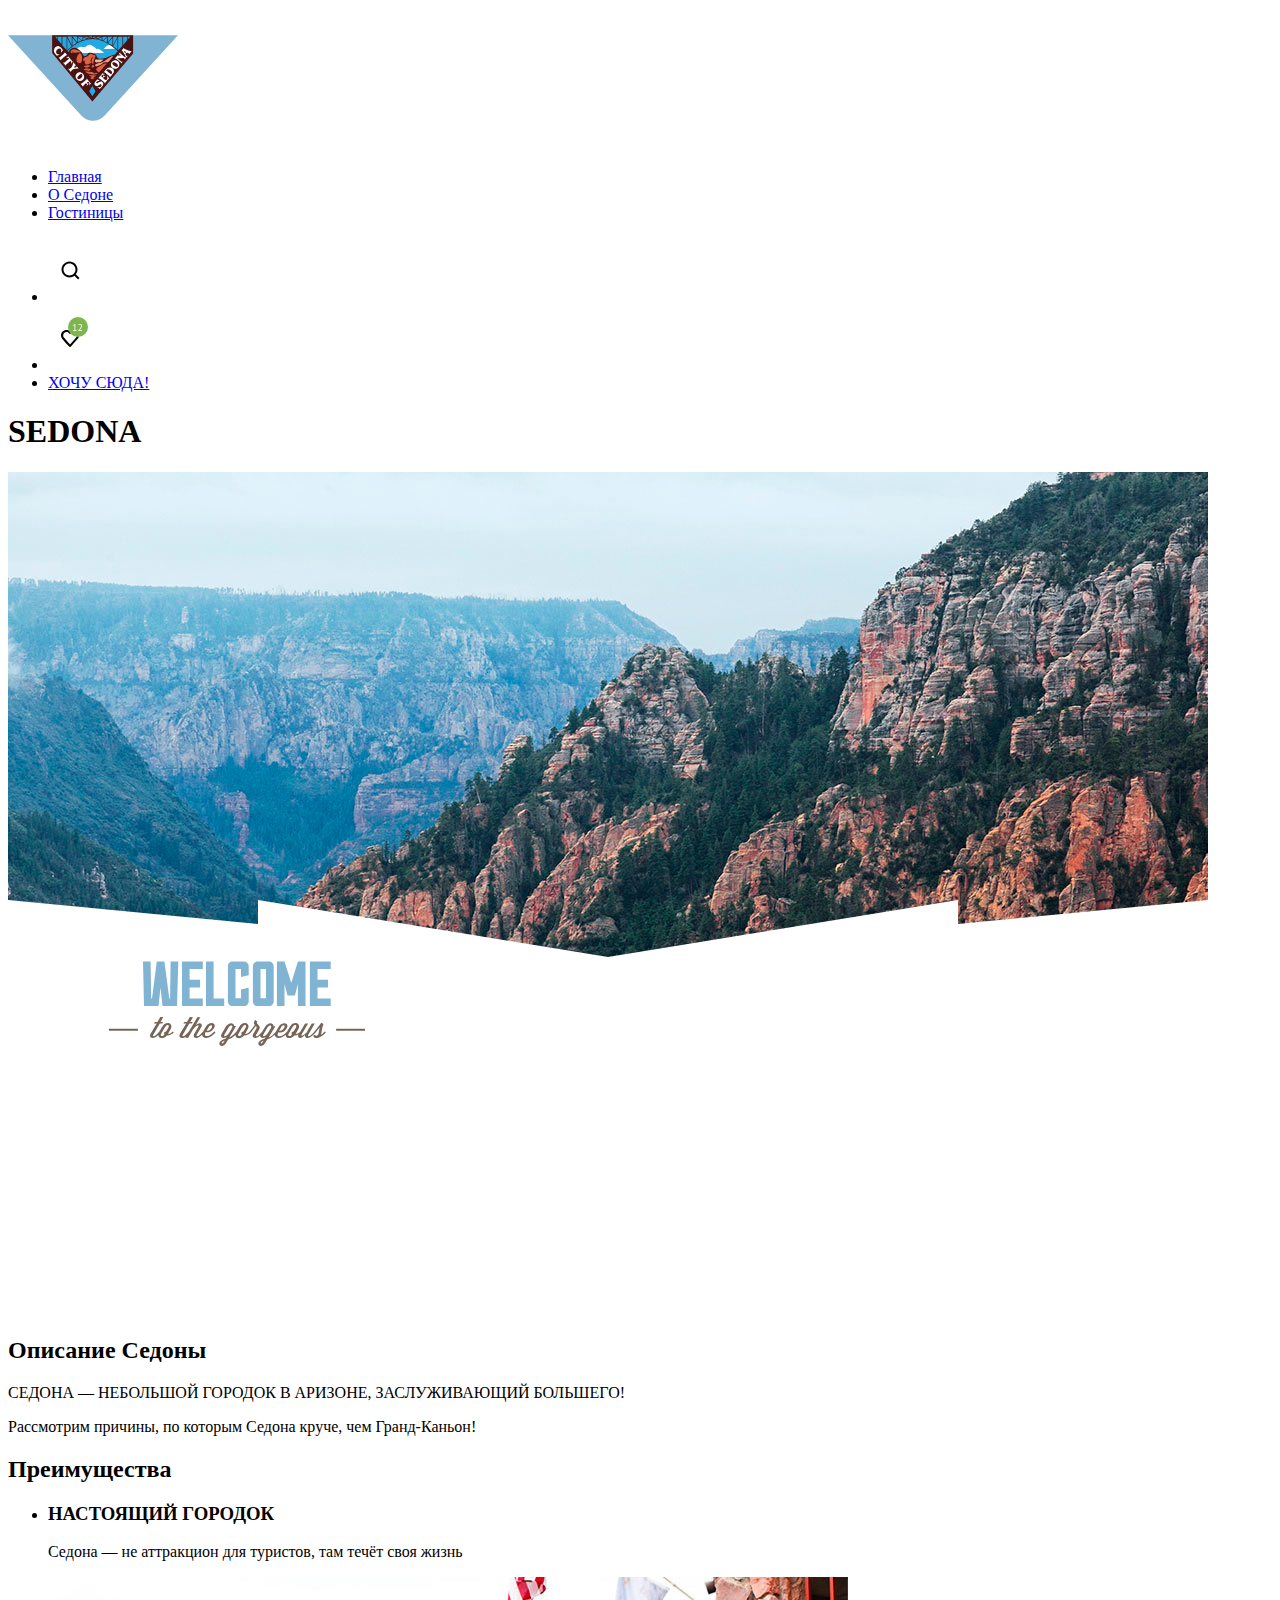
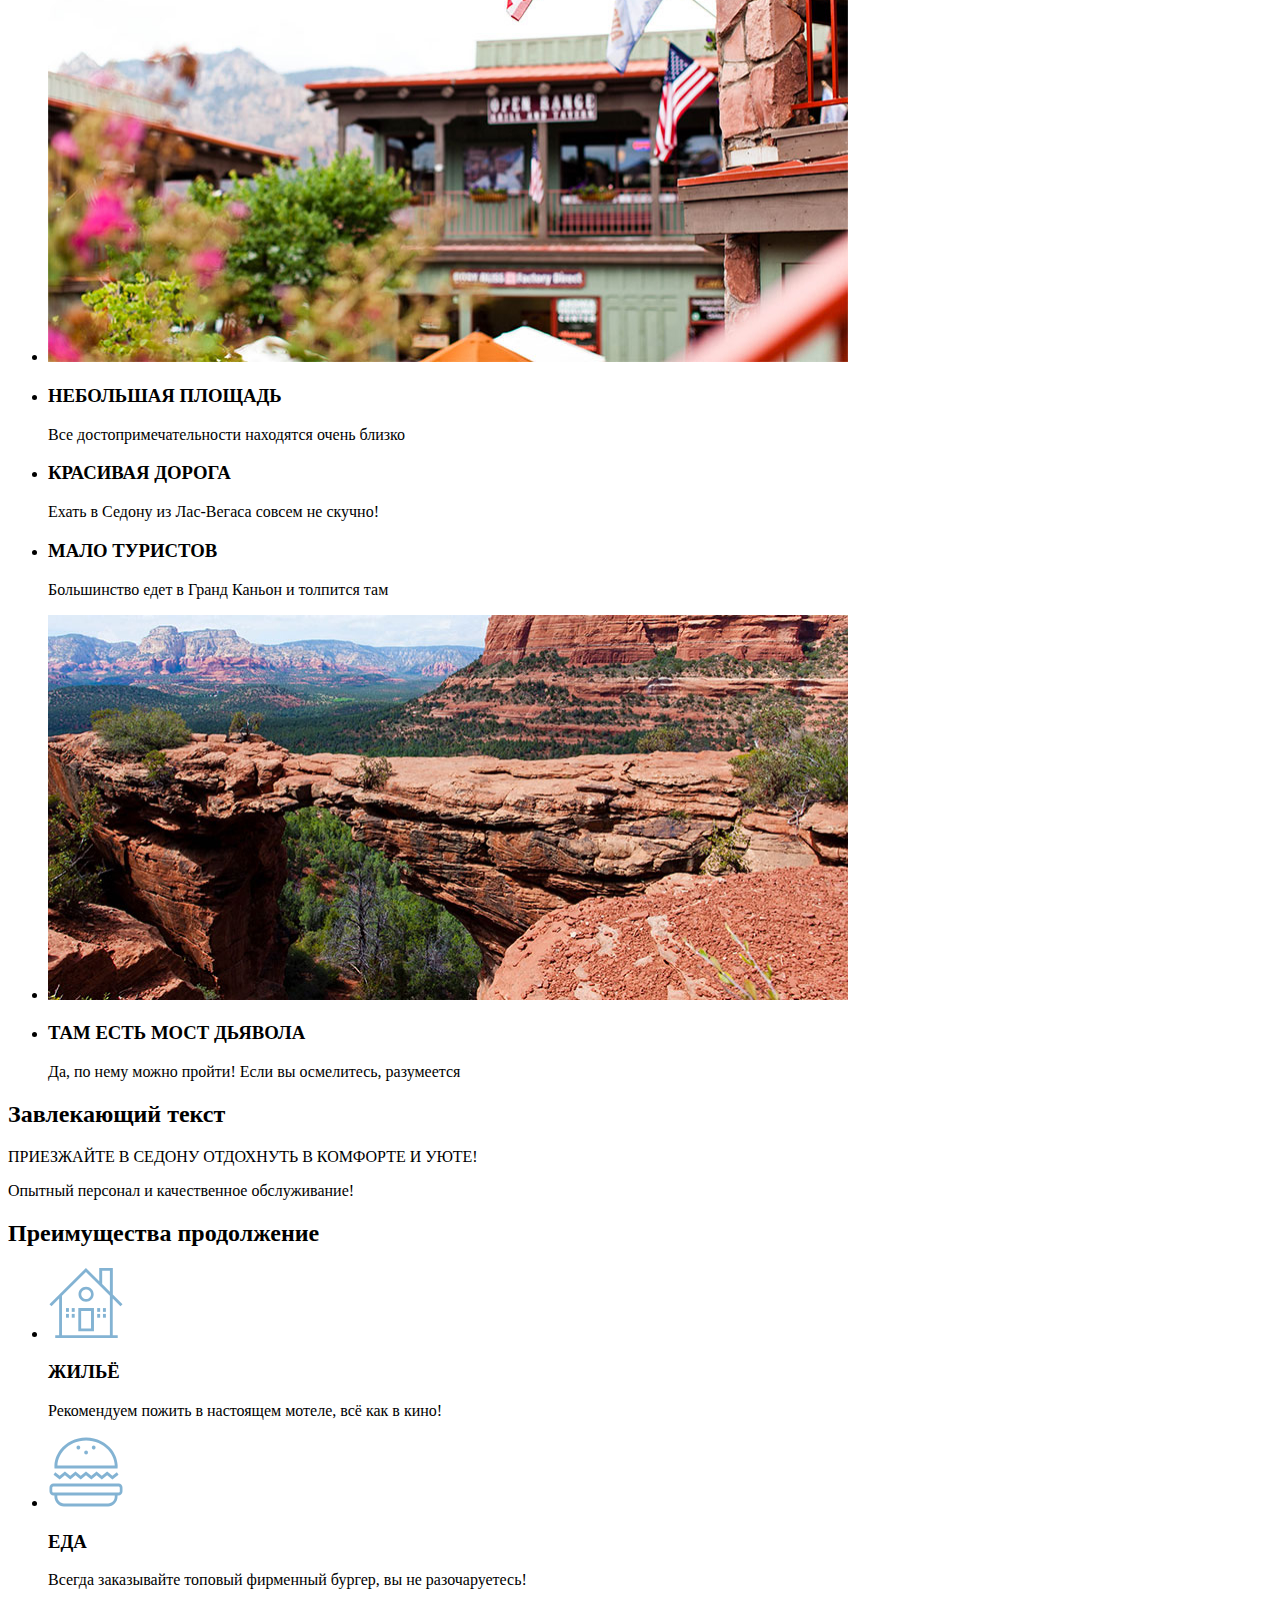
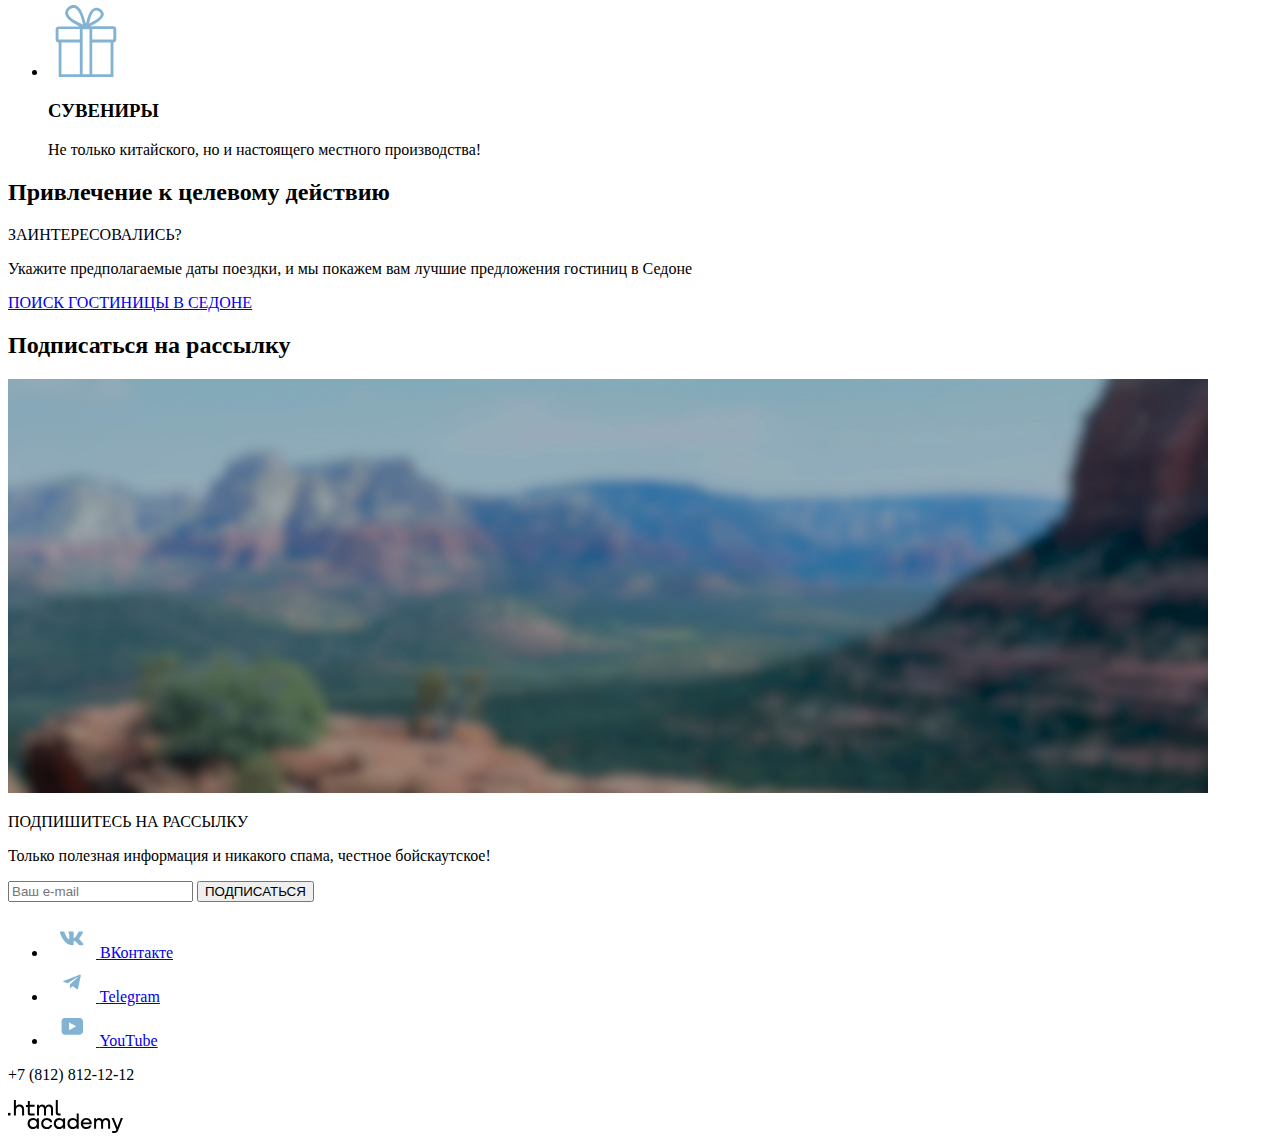
==== index.html @ 5958a77d "Merge pull request #3 from Jh678/master" ====
<!DOCTYPE html>
<html lang="ru">
  <head>
    <meta charset="utf-8">
    <title>HTML Academy: Седона</title>
  </head>
  <body>

    <header class="main-header">
      <img class="sedona-logo" src="images/logo-sedona.svg" width="170" height="140" alt="Логотип сайта Седоны.">
      <nav class="navigation">
        <ul class="navigation-list">
          <li class="navigation-item">
            <a class="navigation-link navigation-link-current" href="index.html">Главная</a>
          </li>
          <li class="navigation-item">
            <a class="navigation-link" href="#">О Седоне</a>
          </li>
          <li class="navigation-item">
            <a class="navigation-link" href="catalog.html">Гостиницы</a>
          </li>
        </ul>
        <ul class="navigation-list navigation-user">
          <li class="navigation-item">
            <a class="navigation-link" href="images/search.svg">
              <img src="images/search.svg" width="44" height="64" alt="Поиск">
            </a>
          </li>
          <li class="navigation-item">
            <a class="navigation-link" href="#">
              <img src="images/favorites.svg" width="44" height="64" alt="Избранное">
            </a>
          </li>
          <li class="navigation-item">
            <a class="navigation-link" href="#">
                ХОЧУ СЮДА!
            </a>
          </li>
        </ul>
      </nav>
    </header>

    <main class="main-index">
      <h1 class="visually-hidden">SEDONA</h1>
      <img class="index-background" src="images/index-background-welcome.png" width="1200" height="485" alt="Фоновое изображение.">
      <img class="text-logo" src="images/welcome.svg" width="458" height="352" alt="Крупный представительный текст.">
      <section class="typical-block">
        <h2 class="visually-hidden">Описание Седоны</h2>
        <p class="big-text">СЕДОНА — НЕБОЛЬШОЙ ГОРОДОК В АРИЗОНЕ, ЗАСЛУЖИВАЮЩИЙ БОЛЬШЕГО!</p>
        <p class="small-text">Рассмотрим причины, по которым Седона круче, чем Гранд-Каньон!</p>
      </section>
      <section class="advantages">
        <h2 class="visually-hidden">Преимущества</h2>
        <ul class="advantages-list">
          <li class="advantages-item">
            <h3 class="advantages-title">НАСТОЯЩИЙ ГОРОДОК</h3>
            <p class="advantages-description">Седона — не аттракцион для туристов, там течёт своя жизнь</p>
          </li>
          <li class="advantages-photo">
            <img src="images/index-advantages-1.jpg" width="800" height="385" alt="Фото1.">
          </li>
          <li class="advantages-item">
            <h3 class="advantages-title">НЕБОЛЬШАЯ ПЛОЩАДЬ</h3>
            <p class="advantages-description">Все достопримечательности находятся очень близко</p>
          </li>
          <li class="advantages-item">
            <h3 class="advantages-title">КРАСИВАЯ ДОРОГА</h3>
            <p class="advantages-description">Ехать в Седону из Лас-Вегаса совсем не скучно!</p>
          </li>
          <li class="advantages-item">
            <h3 class="advantages-title">МАЛО ТУРИСТОВ</h3>
            <p class="advantages-description">Большинство едет в Гранд Каньон и толпится там</p>
          </li>
          <li class="advantages-photo">
            <img src="images/index-advantages-2.jpg" width="800" height="385" alt="Фото2.">
          </li>
          <li class="advantages-item">
            <h3 class="advantages-title">ТАМ ЕСТЬ МОСТ ДЬЯВОЛА</h3>
            <p class="advantages-description">Да, по нему можно пройти! Если вы осмелитесь, разумеется</p>
          </li>
        </ul>
      </section>
      <section class="typical-block">
        <h2 class="visually-hidden">Завлекающий текст</h2>
        <p class="big-text">ПРИЕЗЖАЙТЕ В СЕДОНУ ОТДОХНУТЬ В КОМФОРТЕ И УЮТЕ!</p>
        <p class="small-text">Опытный персонал и качественное обслуживание!</p>
      </section>
      <section class="advantages">
        <h2 class="visually-hidden">Преимущества продолжение</h2>
        <ul class="advantages-list">
          <li class="advantages-item">
            <img src="images/advantages-housing.svg" width="75" height="72" alt="Жильё">
            <h3 class="advantages-title">ЖИЛЬЁ</h3>
            <p class="advantages-description">Рекомендуем пожить в настоящем мотеле, всё как в кино!</p>
          </li>
          <li class="advantages-item">
            <img src="images/advantages-food.svg" width="75" height="72" alt="Еда">
            <h3 class="advantages-title">ЕДА</h3>
            <p class="advantages-description">Всегда заказывайте топовый фирменный бургер, вы не разочаруетесь!</p>
          </li>
          <li class="advantages-item">
            <img src="images/advantages-souvenirs.svg" width="75" height="72" alt="Сувениры">
            <h3 class="advantages-title">СУВЕНИРЫ</h3>
            <p class="advantages-description">Не только китайского, но и настоящего местного производства!</p>
          </li>
      </section>
      <section class="typical-block">
        <h2 class="visually-hidden">Привлечение к целевому действию</h2>
        <p class="big-text">ЗАИНТЕРЕСОВАЛИСЬ?</p>
        <p class="small-text">Укажите предполагаемые даты поездки, и мы покажем вам лучшие предложения гостиниц в Седоне</p>
        <a class="button button-hotels" href="#">ПОИСК ГОСТИНИЦЫ В СЕДОНЕ</a>
      </section>
      <section class="subscribe-block">
        <h2 class="visually-hidden">Подписаться на рассылку</h2>
        <img class="subscribe-block-background" src="images/index-background-subcribe.jpg" width="1200" height="414" alt="Фон.">
        <p class="big-text">ПОДПИШИТЕСЬ НА РАССЫЛКУ</p>
        <p class="small-text">Только полезная информация и никакого спама, честное бойскаутское!</p>
        <form class="subscribe-form" action="https://echo.htmlacademy.ru/" method="post">
          <input class="field" type="email" id="subscribe-email" name="subscribe-email" placeholder="Ваш e-mail" required>
          <button class="button subscribe-button" type="submit">ПОДПИСАТЬСЯ</button>
        </form>
      </section>
    </main>

    <footer class="page-footer">
      <ul class="footer-social-list">
        <li class="footer-social-item">
          <a class="button" href="#">
            <img class="htmlacademy-logo" alt="Логотип ВКонтакте." src="images/social-vk.svg" width="48" height="40">
            <span class="visually-hidden">ВКонтакте</span>
          </a>
        </li>
        <li class="footer-social-item">
          <a class="button" href="#">
            <img class="htmlacademy-logo" alt="Логотип Telegram." src="images/social-telegram.svg" width="48" height="40">
            <span class="visually-hidden">Telegram</span>
          </a>
        </li>
        <li class="footer-social-item">
          <a class="button" href="#">
            <img class="htmlacademy-logo" alt="Логотип YouTube." src="images/social-youtube.svg" width="48" height="40">
            <span class="visually-hidden">YouTube</span>
          </a>
        </li>
      </ul>
      <p class="footer-telephone">+7 (812) 812-12-12</p>
      <a class="navigation-logo" href="https://htmlacademy.ru/">
        <img class="htmlacademy-logo" alt="Логотип HTML Academy." src="images/logo-htmlacademy.svg" width="115" height="33">
      </a>
    </footer>
  </body>
</html>
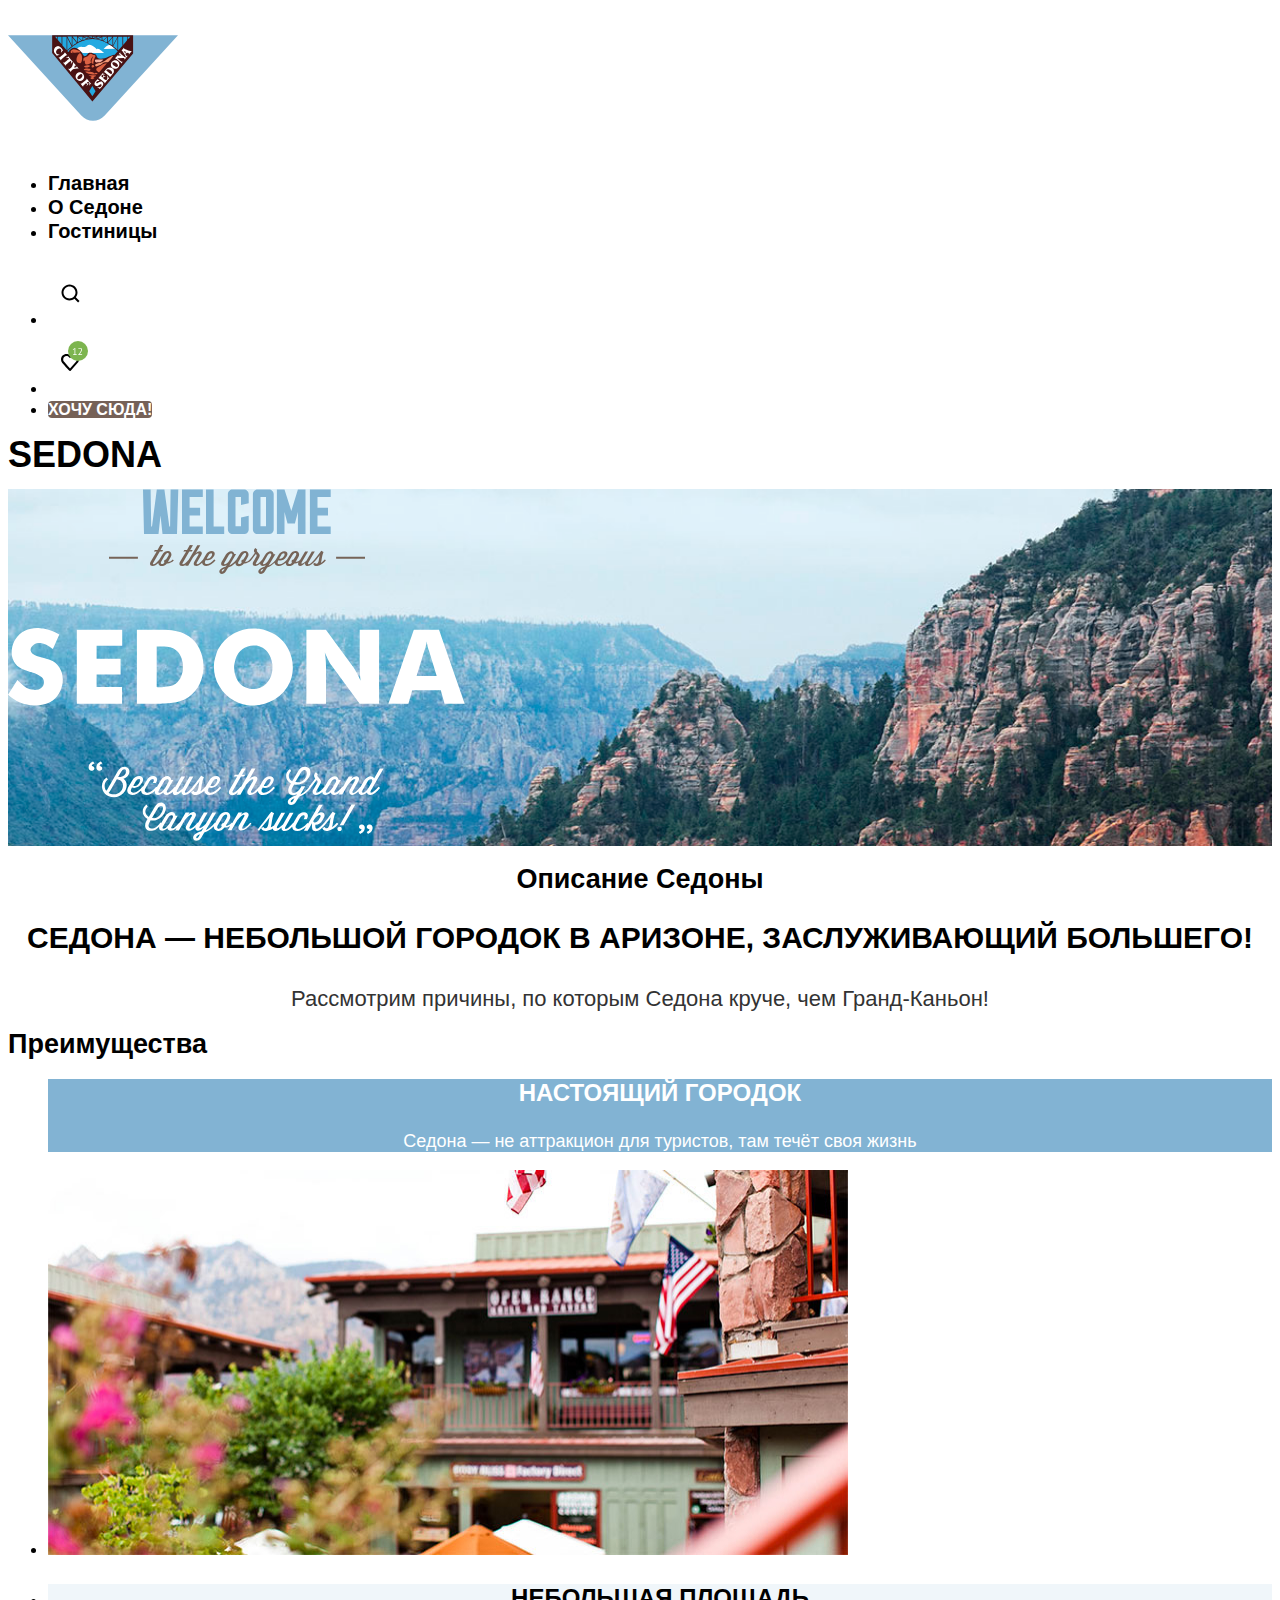
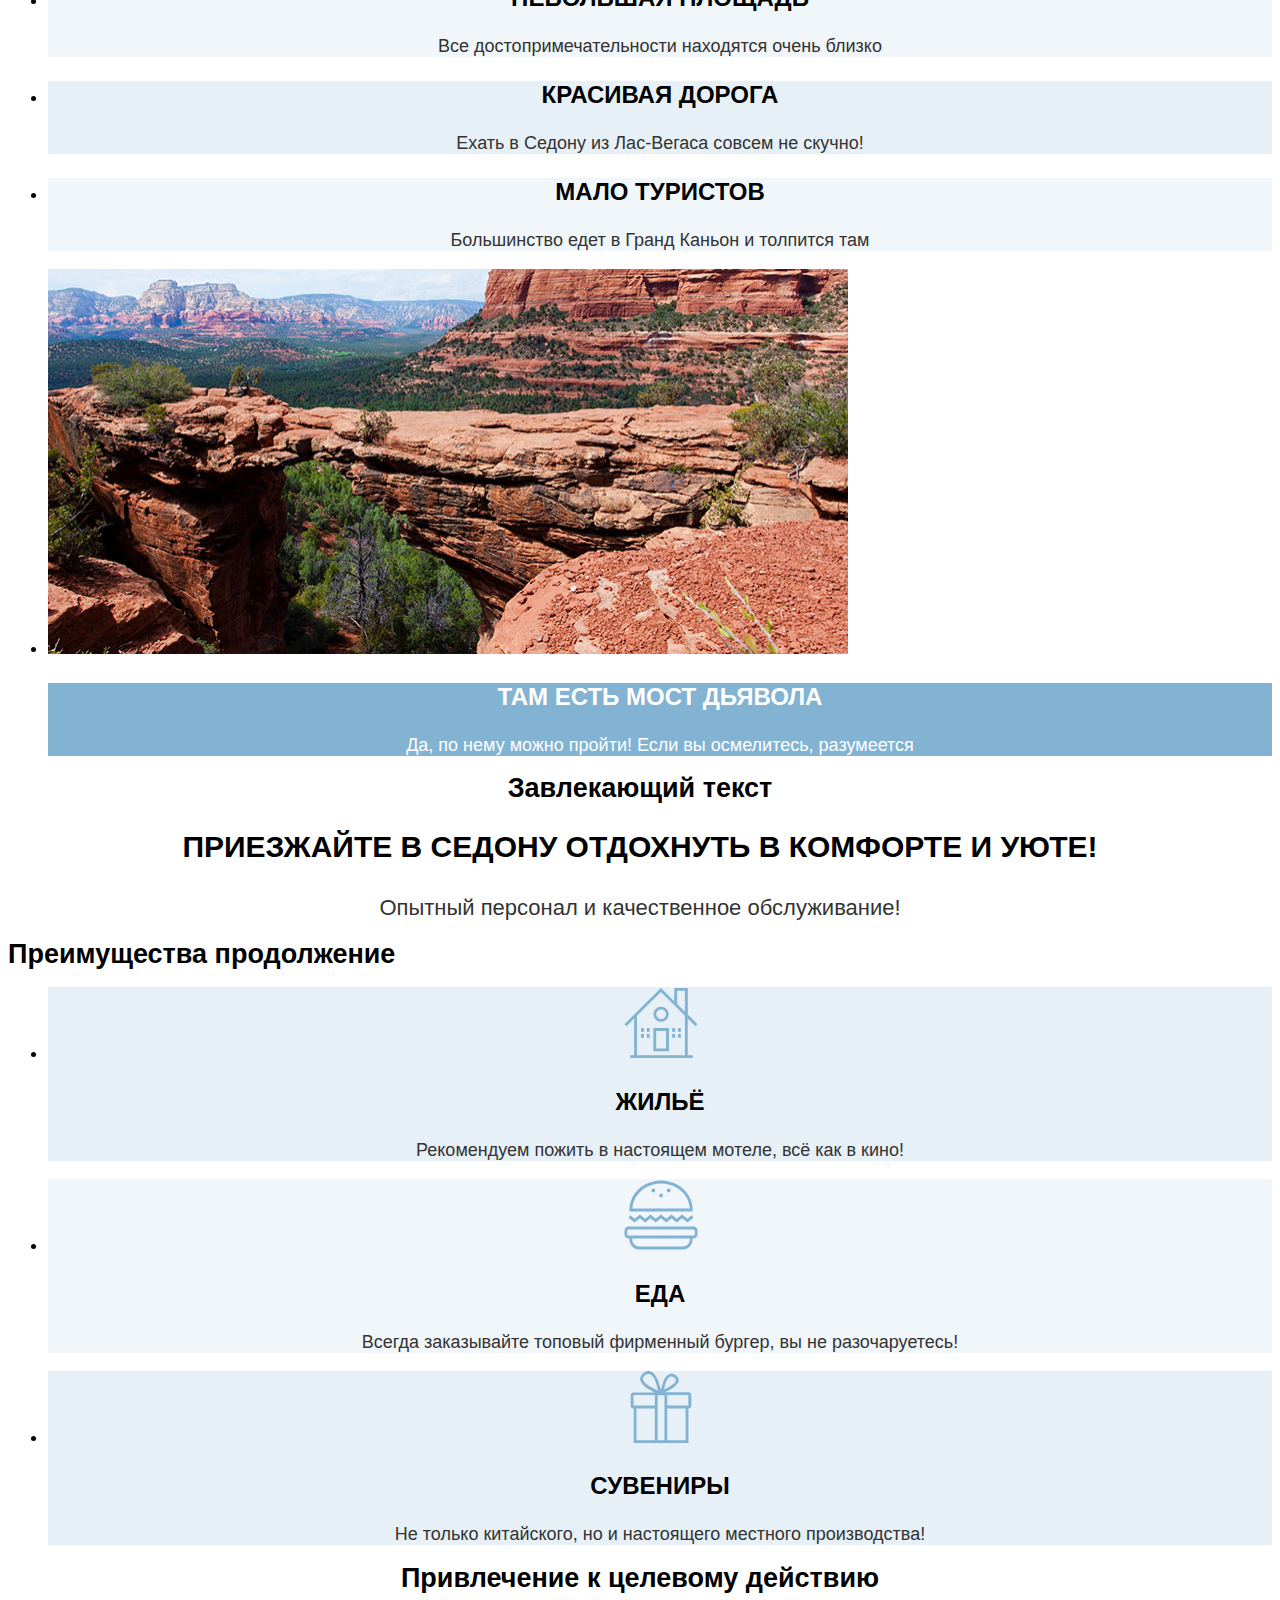
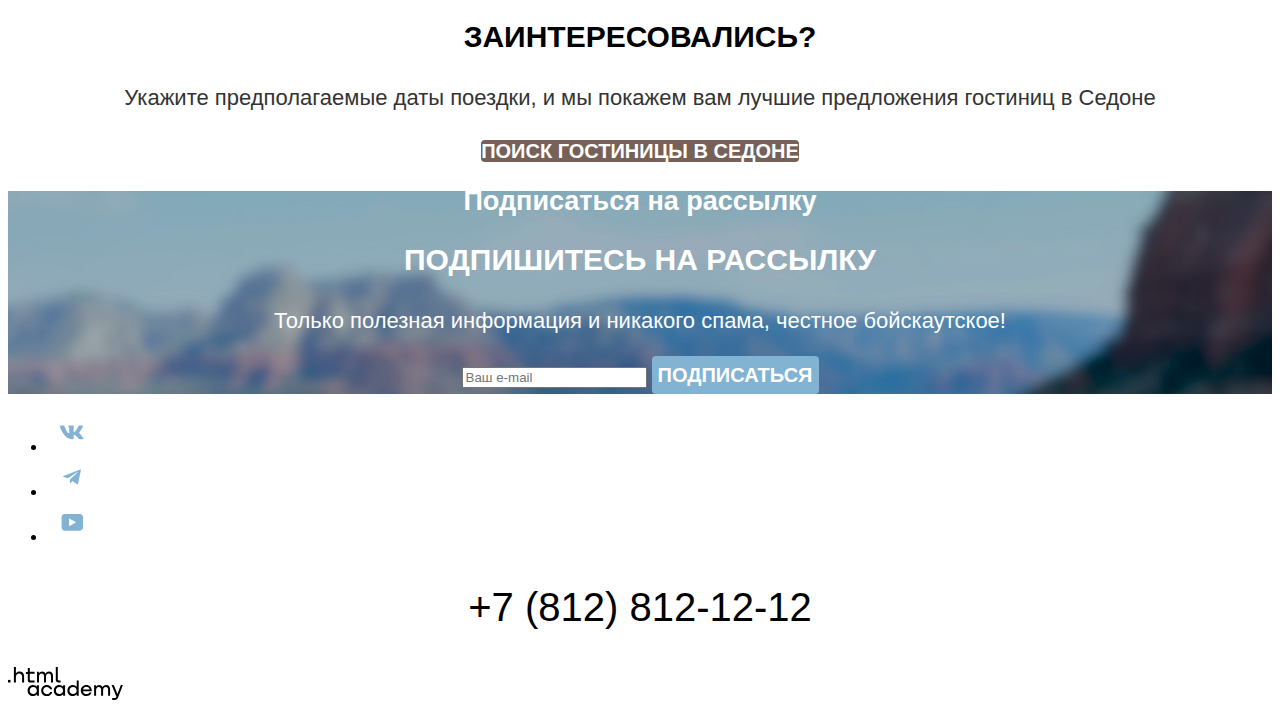
==== commit ee32cd6d: "Merge pull request #4 from Jh678/master" ====
--- a/index.html
+++ b/index.html
@@ -3,6 +3,7 @@
   <head>
     <meta charset="utf-8">
     <title>HTML Academy: Седона</title>
+    <link rel="stylesheet" href="styles/styles.css">
   </head>
   <body>
 
@@ -32,8 +33,8 @@
             </a>
           </li>
           <li class="navigation-item">
-            <a class="navigation-link" href="#">
-                ХОЧУ СЮДА!
+            <a class="button" href="#">
+                Хочу сюда!
             </a>
           </li>
         </ul>
@@ -42,82 +43,83 @@
 
     <main class="main-index">
       <h1 class="visually-hidden">SEDONA</h1>
-      <img class="index-background" src="images/index-background-welcome.png" width="1200" height="485" alt="Фоновое изображение.">
-      <img class="text-logo" src="images/welcome.svg" width="458" height="352" alt="Крупный представительный текст.">
+      <div class="welcome-block">
+        <img class="text-logo" src="images/welcome.svg" width="458" height="352" alt="Крупный представительный текст.">
+      </div>
       <section class="typical-block">
         <h2 class="visually-hidden">Описание Седоны</h2>
-        <p class="big-text">СЕДОНА — НЕБОЛЬШОЙ ГОРОДОК В АРИЗОНЕ, ЗАСЛУЖИВАЮЩИЙ БОЛЬШЕГО!</p>
+        <p class="big-text">Седона — небольшой городок в Аризоне,
+          заслуживающий большего!</p>
         <p class="small-text">Рассмотрим причины, по которым Седона круче, чем Гранд-Каньон!</p>
       </section>
       <section class="advantages">
         <h2 class="visually-hidden">Преимущества</h2>
         <ul class="advantages-list">
-          <li class="advantages-item">
-            <h3 class="advantages-title">НАСТОЯЩИЙ ГОРОДОК</h3>
-            <p class="advantages-description">Седона — не аттракцион для туристов, там течёт своя жизнь</p>
+          <li class="advantages-item blue-1">
+            <h3 class="advantages-title blue-1-title">Настоящий городок</h3>
+            <p>Седона — не аттракцион для туристов, там течёт своя жизнь</p>
           </li>
           <li class="advantages-photo">
             <img src="images/index-advantages-1.jpg" width="800" height="385" alt="Фото1.">
           </li>
-          <li class="advantages-item">
-            <h3 class="advantages-title">НЕБОЛЬШАЯ ПЛОЩАДЬ</h3>
+          <li class="advantages-item blue-3">
+            <h3 class="advantages-title">Небольшая площадь</h3>
             <p class="advantages-description">Все достопримечательности находятся очень близко</p>
           </li>
-          <li class="advantages-item">
-            <h3 class="advantages-title">КРАСИВАЯ ДОРОГА</h3>
+          <li class="advantages-item blue-2">
+            <h3 class="advantages-title">Красивая дорога</h3>
             <p class="advantages-description">Ехать в Седону из Лас-Вегаса совсем не скучно!</p>
           </li>
-          <li class="advantages-item">
-            <h3 class="advantages-title">МАЛО ТУРИСТОВ</h3>
+          <li class="advantages-item blue-3">
+            <h3 class="advantages-title">Мало туристов</h3>
             <p class="advantages-description">Большинство едет в Гранд Каньон и толпится там</p>
           </li>
           <li class="advantages-photo">
             <img src="images/index-advantages-2.jpg" width="800" height="385" alt="Фото2.">
           </li>
-          <li class="advantages-item">
-            <h3 class="advantages-title">ТАМ ЕСТЬ МОСТ ДЬЯВОЛА</h3>
-            <p class="advantages-description">Да, по нему можно пройти! Если вы осмелитесь, разумеется</p>
+          <li class="advantages-item blue-1">
+            <h3 class="advantages-title blue-1-title">Там есть мост дьявола</h3>
+            <p>Да, по нему можно пройти! Если вы осмелитесь, разумеется</p>
           </li>
         </ul>
       </section>
       <section class="typical-block">
         <h2 class="visually-hidden">Завлекающий текст</h2>
-        <p class="big-text">ПРИЕЗЖАЙТЕ В СЕДОНУ ОТДОХНУТЬ В КОМФОРТЕ И УЮТЕ!</p>
+        <p class="big-text">Приезжайте в Седону отдохнуть в комфорте и уюте!</p>
         <p class="small-text">Опытный персонал и качественное обслуживание!</p>
       </section>
       <section class="advantages">
         <h2 class="visually-hidden">Преимущества продолжение</h2>
         <ul class="advantages-list">
-          <li class="advantages-item">
+          <li class="advantages-item blue-2">
             <img src="images/advantages-housing.svg" width="75" height="72" alt="Жильё">
-            <h3 class="advantages-title">ЖИЛЬЁ</h3>
+            <h3 class="advantages-title">Жильё</h3>
             <p class="advantages-description">Рекомендуем пожить в настоящем мотеле, всё как в кино!</p>
           </li>
-          <li class="advantages-item">
+          <li class="advantages-item blue-3">
             <img src="images/advantages-food.svg" width="75" height="72" alt="Еда">
-            <h3 class="advantages-title">ЕДА</h3>
+            <h3 class="advantages-title">Еда</h3>
             <p class="advantages-description">Всегда заказывайте топовый фирменный бургер, вы не разочаруетесь!</p>
           </li>
-          <li class="advantages-item">
+          <li class="advantages-item blue-2">
             <img src="images/advantages-souvenirs.svg" width="75" height="72" alt="Сувениры">
-            <h3 class="advantages-title">СУВЕНИРЫ</h3>
+            <h3 class="advantages-title">Сувениры</h3>
             <p class="advantages-description">Не только китайского, но и настоящего местного производства!</p>
           </li>
       </section>
       <section class="typical-block">
         <h2 class="visually-hidden">Привлечение к целевому действию</h2>
-        <p class="big-text">ЗАИНТЕРЕСОВАЛИСЬ?</p>
+        <p class="big-text">Заинтересовались?</p>
         <p class="small-text">Укажите предполагаемые даты поездки, и мы покажем вам лучшие предложения гостиниц в Седоне</p>
-        <a class="button button-hotels" href="#">ПОИСК ГОСТИНИЦЫ В СЕДОНЕ</a>
+        <a class="button search-hotels" href="#">Поиск гостиницы в седоне</a>
       </section>
       <section class="subscribe-block">
         <h2 class="visually-hidden">Подписаться на рассылку</h2>
-        <img class="subscribe-block-background" src="images/index-background-subcribe.jpg" width="1200" height="414" alt="Фон.">
-        <p class="big-text">ПОДПИШИТЕСЬ НА РАССЫЛКУ</p>
-        <p class="small-text">Только полезная информация и никакого спама, честное бойскаутское!</p>
+        <p class="big-text">Подпишитесь на рассылку</p>
+        <p class="subscribe-text">Только полезная информация и никакого спама, честное бойскаутское!</p>
         <form class="subscribe-form" action="https://echo.htmlacademy.ru/" method="post">
           <input class="field" type="email" id="subscribe-email" name="subscribe-email" placeholder="Ваш e-mail" required>
-          <button class="button subscribe-button" type="submit">ПОДПИСАТЬСЯ</button>
+          <button class="button subscribe-button" type="submit">Подписаться</button>
         </form>
       </section>
     </main>
@@ -125,21 +127,18 @@
     <footer class="page-footer">
       <ul class="footer-social-list">
         <li class="footer-social-item">
-          <a class="button" href="#">
+          <a href="https://vk.com/htmlacademy">
             <img class="htmlacademy-logo" alt="Логотип ВКонтакте." src="images/social-vk.svg" width="48" height="40">
-            <span class="visually-hidden">ВКонтакте</span>
           </a>
         </li>
         <li class="footer-social-item">
-          <a class="button" href="#">
+          <a href="https://t.me/htmlacademy">
             <img class="htmlacademy-logo" alt="Логотип Telegram." src="images/social-telegram.svg" width="48" height="40">
-            <span class="visually-hidden">Telegram</span>
           </a>
         </li>
         <li class="footer-social-item">
-          <a class="button" href="#">
+          <a href="https://www.youtube.com/user/htmlacademyru">
             <img class="htmlacademy-logo" alt="Логотип YouTube." src="images/social-youtube.svg" width="48" height="40">
-            <span class="visually-hidden">YouTube</span>
           </a>
         </li>
       </ul>
--- a/styles/styles.css
+++ b/styles/styles.css
@@ -0,0 +1,255 @@
+@font-face {
+  font-family: "PT Sans";
+  font-style: normal;
+  font-weight: 400;
+  src: url("../fonts/ptsans-400.woff2") format("woff2");
+  font-display: swap;
+}
+
+@font-face {
+  font-family: "PT Sans";
+  font-style: normal;
+  font-weight: 700;
+  src: url("../fonts/ptsans-700.woff2") format("woff2");
+  font-display: swap;
+}
+
+body {
+  font-family: "PT Sans", sans-serif;
+  font-size: 18px;
+  line-height: 21px;
+  font-weight: 400;
+  background-color: #ffffff;
+  color: #000000;
+}
+
+/* Buttons */
+
+.button {
+  font-family: inherit;
+  font-size: 16px;
+  line-height: 20px;
+  font-weight: 700;
+  text-align: center;
+  color: #ffffff;
+  background-color: #756157;
+  text-decoration: none;
+  text-transform: uppercase;
+  border-radius: 4px;
+  border: none;
+}
+
+.search-hotels {
+  font-size: 20px;
+  line-height: 36px;
+}
+
+.subscribe-button{
+  font-size: 20px;
+  line-height: 36px;
+  background-color: #82B3D3;
+  border: none;
+}
+
+/* Pages */
+
+.main-header {
+  color: #000000;
+  background-color: #ffffff;
+}
+
+.navigation-link {
+  font-weight: 700;
+  font-size: 20px;
+  line-height: 24px;
+  text-align: center;
+  color: #000000;
+  background-color: #ffffff;
+  text-decoration: none;
+}
+
+.welcome-block {
+  background-image: url("../images/index-background-welcome.png");
+  background-size: 100% auto;
+  background-repeat: no-repeat;
+}
+
+.typical-block{
+  text-align: center;
+}
+
+.big-text{
+  font-size: 30px;
+  line-height: 36px;
+  font-weight: 700;
+  text-transform: uppercase;
+}
+
+.small-text{
+  font-size: 22px;
+  line-height: 26px;
+  color: #333333;
+}
+
+.advantages-item{
+  text-align: center;
+}
+
+.blue-1{
+  background-color: #82B3D3;
+  color: #ffffff;
+}
+
+.blue-2{
+  background-color: #E6F0F6;
+}
+
+.blue-3{
+  background-color: #F0F6FA;
+}
+
+.advantages-title{
+  font-size: 24px;
+  line-height: 28px;
+  font-weight: 700;
+  text-transform: uppercase;
+}
+
+.blue-1-title{
+  color: #ffffff;
+}
+
+.advantages-description{
+  color: #333333;
+}
+
+.subscribe-block{
+  text-align: center;
+  color: #ffffff;
+  background-image: url("../images/index-background-subcribe.jpg");
+  background-size: 100% auto;
+  background-repeat: no-repeat;
+}
+
+.subscribe-text{
+  font-size: 22px;
+  line-height: 26px;
+}
+
+.footer-telephone{
+  text-align: center;
+  font-size: 40px;
+  line-height: 40px;
+}
+
+/* Catalog */
+
+.inner-header{
+  background-image: url("../images/catalog-background.png");
+  background-size: 100% auto;
+  background-repeat: no-repeat;
+  color: #ffffff;
+}
+
+.inner-header-title{
+  font-size: 60px;
+  line-height: 78px;
+  font-weight: 700;
+}
+
+.breadcrumbs{
+  font-size: 16px;
+  line-height: 21px;
+}
+
+.catalog-filter-title{
+  font-size: 20px;
+  line-height: 24px;
+  font-weight: 700;
+}
+
+.catalog-filter-item{
+  font-size: 18px;
+  line-height: 23px;
+}
+
+.catalog-filter-buttons{
+  border: none;
+}
+
+.apply-button{
+  background-color: #82B3D3;
+  border: none;
+}
+
+.cancel-button{
+  border: none;
+  background-color: transparent;
+}
+
+.hotels-count{
+  font-size: 30px;
+  line-height: 36px;
+  font-weight: 700;
+  text-transform: uppercase;
+}
+
+.select-control{
+  font-size: 18px;
+  line-height: 21px;
+  color: #333333;
+}
+
+.display-variant{
+  text-decoration: none;
+}
+
+.hotel-card-link{
+  text-decoration: none;
+}
+
+.hotel-card-title{
+  font-size: 24px;
+  line-height: 28px;
+  color: #000000;
+}
+
+.hotel-card-info{
+  color: #333333;
+}
+
+.hotel-card-rating-number{
+  font-size: 16px;
+  line-height: 20px;
+  text-transform: uppercase;
+  color: #333333;
+}
+
+.add-to-favorites{
+  background-color: #82B3D3;
+}
+
+.in-favorites{
+  background-color: #7DB54F;
+}
+
+.pagination-item{
+  font-size: 20px;
+  line-height: 36px;
+}
+
+.pagination-link{
+  text-decoration: none;
+  background-color: #82B3D3;
+  color: #ffffff;
+}
+
+.pagination-current{
+  background-color: #F2F2F2;
+  color: #000000;
+}
+
+.ellopsis{
+  background-color: transparent;
+  color: #000000;
+}
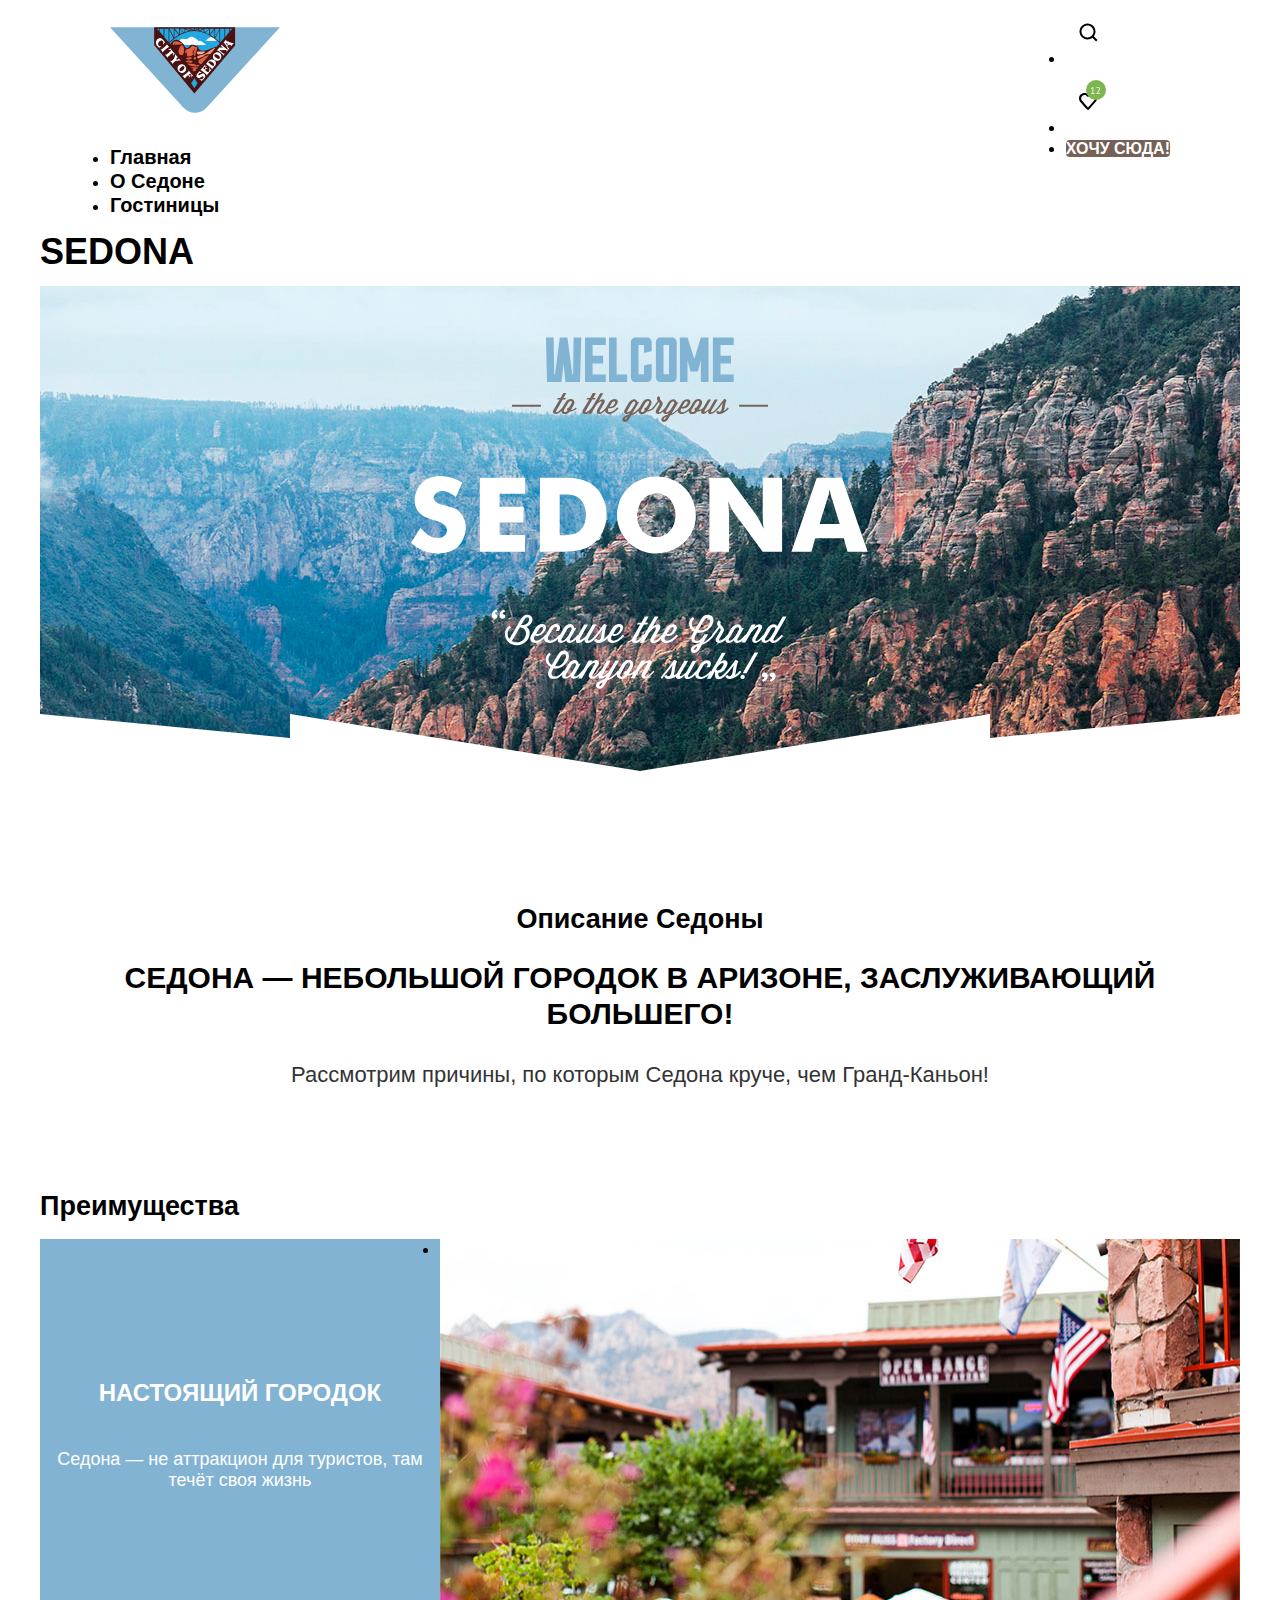
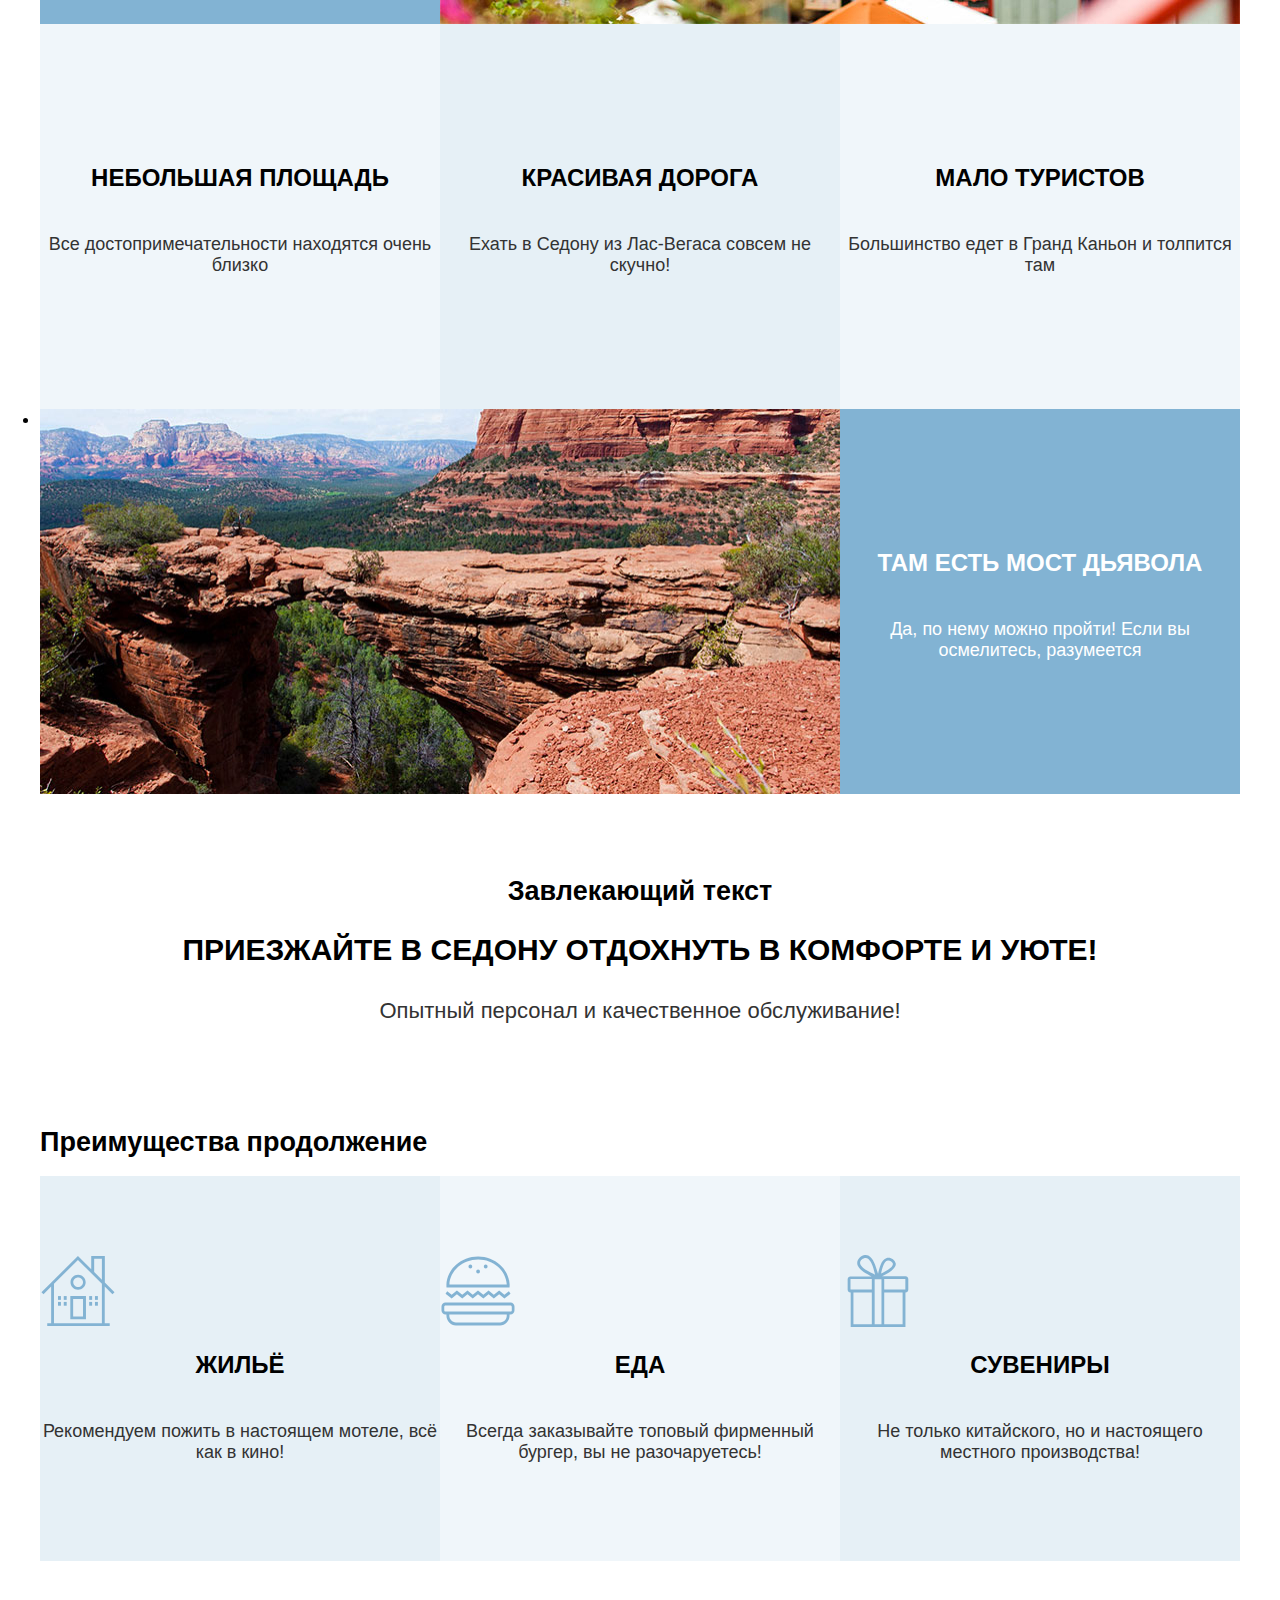
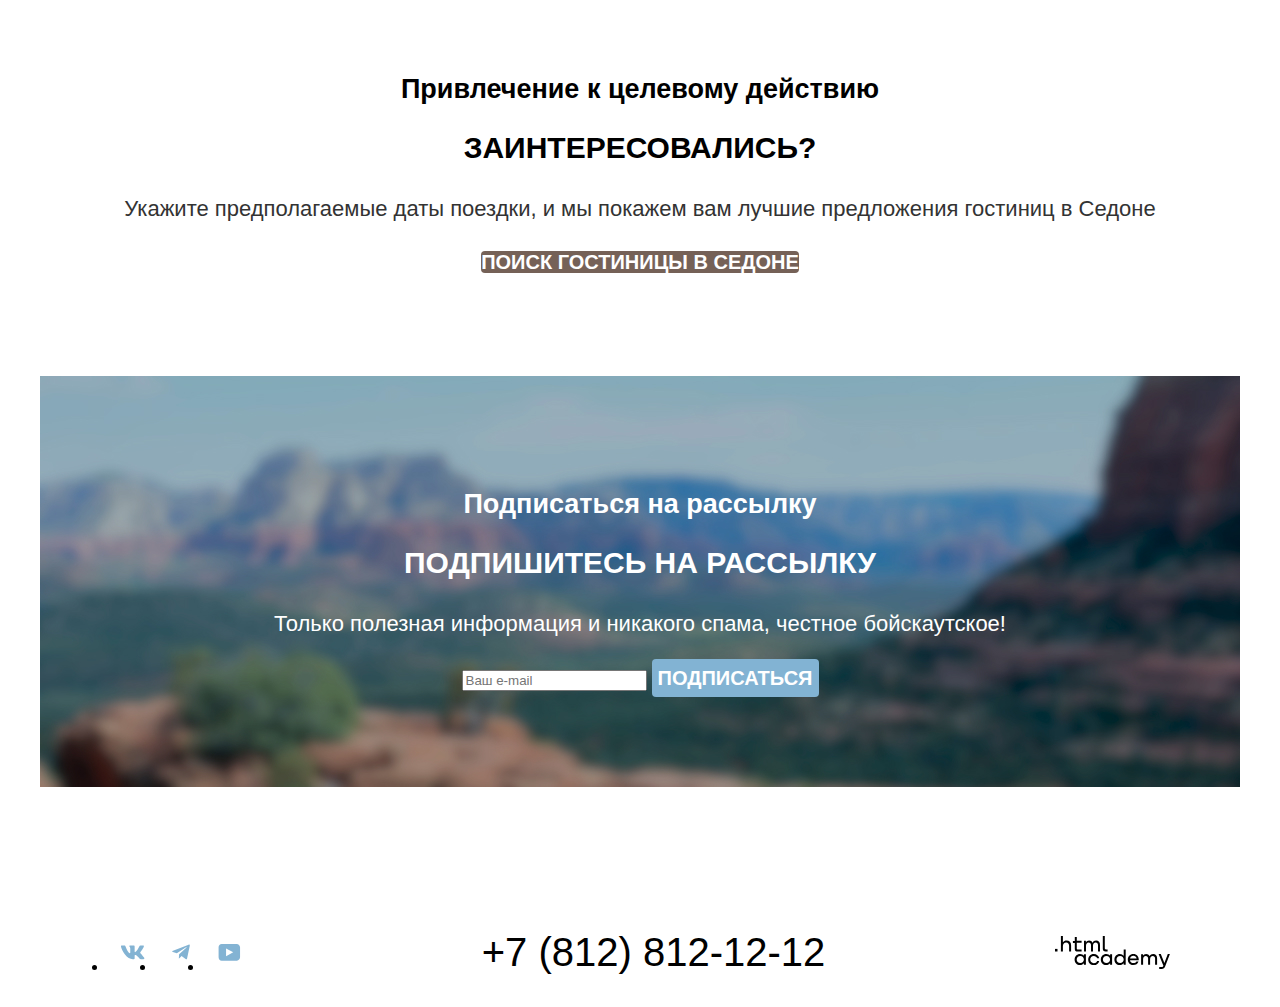
==== commit e2ace0e5: "Сетка страниц и крупных блоков на флексах" ====
--- a/index.html
+++ b/index.html
@@ -8,19 +8,21 @@
   <body>
 
     <header class="main-header">
-      <img class="sedona-logo" src="images/logo-sedona.svg" width="170" height="140" alt="Логотип сайта Седоны.">
       <nav class="navigation">
-        <ul class="navigation-list">
-          <li class="navigation-item">
-            <a class="navigation-link navigation-link-current" href="index.html">Главная</a>
-          </li>
-          <li class="navigation-item">
-            <a class="navigation-link" href="#">О Седоне</a>
-          </li>
-          <li class="navigation-item">
-            <a class="navigation-link" href="catalog.html">Гостиницы</a>
-          </li>
-        </ul>
+        <div class="navigation-with-logo">
+          <img class="sedona-logo" src="images/logo-sedona.svg" width="170" height="140" alt="Логотип сайта Седоны.">
+          <ul class="navigation-list">
+            <li class="navigation-item">
+              <a class="navigation-link navigation-link-current" href="index.html">Главная</a>
+            </li>
+            <li class="navigation-item">
+              <a class="navigation-link" href="#">О Седоне</a>
+            </li>
+            <li class="navigation-item">
+              <a class="navigation-link" href="catalog.html">Гостиницы</a>
+            </li>
+          </ul>
+        </div>
         <ul class="navigation-list navigation-user">
           <li class="navigation-item">
             <a class="navigation-link" href="images/search.svg">
@@ -41,111 +43,117 @@
       </nav>
     </header>
 
-    <main class="main-index">
-      <h1 class="visually-hidden">SEDONA</h1>
-      <div class="welcome-block">
-        <img class="text-logo" src="images/welcome.svg" width="458" height="352" alt="Крупный представительный текст.">
+    <main class="main-container">
+      <div class="page-container">
+        <h1 class="visually-hidden">SEDONA</h1>
+        <section class="welcome-block">
+          <img class="text-logo" src="images/welcome.svg" width="458" height="352" alt="Крупный представительный текст.">
+        </section>
+        <section class="typical-block">
+          <h2 class="visually-hidden">Описание Седоны</h2>
+          <p class="big-text">Седона — небольшой городок в Аризоне,
+            заслуживающий большего!</p>
+          <p class="small-text">Рассмотрим причины, по которым Седона круче, чем Гранд-Каньон!</p>
+        </section>
+        <section class="advantages">
+          <h2 class="visually-hidden">Преимущества</h2>
+          <ul class="advantages-list">
+            <li class="advantages-item blue-1">
+              <h3 class="advantages-title blue-1-title">Настоящий городок</h3>
+              <p>Седона — не аттракцион для туристов, там течёт своя жизнь</p>
+            </li>
+            <li>
+              <img class="advantages-photo" src="images/index-advantages-1.jpg" width="800" height="385" alt="Фото1.">
+            </li>
+            <li class="advantages-item blue-3">
+              <h3 class="advantages-title">Небольшая площадь</h3>
+              <p class="advantages-description">Все достопримечательности находятся очень близко</p>
+            </li>
+            <li class="advantages-item blue-2">
+              <h3 class="advantages-title">Красивая дорога</h3>
+              <p class="advantages-description">Ехать в Седону из Лас-Вегаса совсем не скучно!</p>
+            </li>
+            <li class="advantages-item blue-3">
+              <h3 class="advantages-title">Мало туристов</h3>
+              <p class="advantages-description">Большинство едет в Гранд Каньон и толпится там</p>
+            </li>
+            <li>
+              <img class="advantages-photo" src="images/index-advantages-2.jpg" width="800" height="385" alt="Фото2.">
+            </li>
+            <li class="advantages-item blue-1">
+              <h3 class="advantages-title blue-1-title">Там есть мост дьявола</h3>
+              <p>Да, по нему можно пройти! Если вы осмелитесь, разумеется</p>
+            </li>
+          </ul>
+        </section>
+        <section class="typical-block">
+          <h2 class="visually-hidden">Завлекающий текст</h2>
+          <p class="big-text">Приезжайте в Седону отдохнуть в комфорте и уюте!</p>
+          <p class="small-text">Опытный персонал и качественное обслуживание!</p>
+        </section>
+        <section class="advantages">
+          <h2 class="visually-hidden">Преимущества продолжение</h2>
+          <ul class="advantages-list">
+            <li class="advantages-item blue-2">
+              <img src="images/advantages-housing.svg" width="75" height="72" alt="Жильё">
+              <h3 class="advantages-title">Жильё</h3>
+              <p class="advantages-description">Рекомендуем пожить в настоящем мотеле, всё как в кино!</p>
+            </li>
+            <li class="advantages-item blue-3">
+              <img src="images/advantages-food.svg" width="75" height="72" alt="Еда">
+              <h3 class="advantages-title">Еда</h3>
+              <p class="advantages-description">Всегда заказывайте топовый фирменный бургер, вы не разочаруетесь!</p>
+            </li>
+            <li class="advantages-item blue-2">
+              <img src="images/advantages-souvenirs.svg" width="75" height="72" alt="Сувениры">
+              <h3 class="advantages-title">Сувениры</h3>
+              <p class="advantages-description">Не только китайского, но и настоящего местного производства!</p>
+            </li>
+        </section>
+        <section class="search-hotel-block">
+          <h2 class="visually-hidden">Привлечение к целевому действию</h2>
+          <p class="big-text">Заинтересовались?</p>
+          <p class="small-text">Укажите предполагаемые даты поездки, и мы покажем вам лучшие предложения гостиниц в Седоне</p>
+          <a class="button search-hotels" href="#">Поиск гостиницы в седоне</a>
+        </section>
+        <section class="subscribe-block">
+          <h2 class="visually-hidden">Подписаться на рассылку</h2>
+          <p class="big-text">Подпишитесь на рассылку</p>
+          <p class="subscribe-text">Только полезная информация и никакого спама, честное бойскаутское!</p>
+          <form class="subscribe-form" action="https://echo.htmlacademy.ru/" method="post">
+            <input class="field" type="email" id="subscribe-email" name="subscribe-email" placeholder="Ваш e-mail" required>
+            <button class="button subscribe-button" type="submit">Подписаться</button>
+          </form>
+        </section>
       </div>
-      <section class="typical-block">
-        <h2 class="visually-hidden">Описание Седоны</h2>
-        <p class="big-text">Седона — небольшой городок в Аризоне,
-          заслуживающий большего!</p>
-        <p class="small-text">Рассмотрим причины, по которым Седона круче, чем Гранд-Каньон!</p>
-      </section>
-      <section class="advantages">
-        <h2 class="visually-hidden">Преимущества</h2>
-        <ul class="advantages-list">
-          <li class="advantages-item blue-1">
-            <h3 class="advantages-title blue-1-title">Настоящий городок</h3>
-            <p>Седона — не аттракцион для туристов, там течёт своя жизнь</p>
-          </li>
-          <li class="advantages-photo">
-            <img src="images/index-advantages-1.jpg" width="800" height="385" alt="Фото1.">
-          </li>
-          <li class="advantages-item blue-3">
-            <h3 class="advantages-title">Небольшая площадь</h3>
-            <p class="advantages-description">Все достопримечательности находятся очень близко</p>
-          </li>
-          <li class="advantages-item blue-2">
-            <h3 class="advantages-title">Красивая дорога</h3>
-            <p class="advantages-description">Ехать в Седону из Лас-Вегаса совсем не скучно!</p>
-          </li>
-          <li class="advantages-item blue-3">
-            <h3 class="advantages-title">Мало туристов</h3>
-            <p class="advantages-description">Большинство едет в Гранд Каньон и толпится там</p>
-          </li>
-          <li class="advantages-photo">
-            <img src="images/index-advantages-2.jpg" width="800" height="385" alt="Фото2.">
-          </li>
-          <li class="advantages-item blue-1">
-            <h3 class="advantages-title blue-1-title">Там есть мост дьявола</h3>
-            <p>Да, по нему можно пройти! Если вы осмелитесь, разумеется</p>
-          </li>
-        </ul>
-      </section>
-      <section class="typical-block">
-        <h2 class="visually-hidden">Завлекающий текст</h2>
-        <p class="big-text">Приезжайте в Седону отдохнуть в комфорте и уюте!</p>
-        <p class="small-text">Опытный персонал и качественное обслуживание!</p>
-      </section>
-      <section class="advantages">
-        <h2 class="visually-hidden">Преимущества продолжение</h2>
-        <ul class="advantages-list">
-          <li class="advantages-item blue-2">
-            <img src="images/advantages-housing.svg" width="75" height="72" alt="Жильё">
-            <h3 class="advantages-title">Жильё</h3>
-            <p class="advantages-description">Рекомендуем пожить в настоящем мотеле, всё как в кино!</p>
-          </li>
-          <li class="advantages-item blue-3">
-            <img src="images/advantages-food.svg" width="75" height="72" alt="Еда">
-            <h3 class="advantages-title">Еда</h3>
-            <p class="advantages-description">Всегда заказывайте топовый фирменный бургер, вы не разочаруетесь!</p>
-          </li>
-          <li class="advantages-item blue-2">
-            <img src="images/advantages-souvenirs.svg" width="75" height="72" alt="Сувениры">
-            <h3 class="advantages-title">Сувениры</h3>
-            <p class="advantages-description">Не только китайского, но и настоящего местного производства!</p>
-          </li>
-      </section>
-      <section class="typical-block">
-        <h2 class="visually-hidden">Привлечение к целевому действию</h2>
-        <p class="big-text">Заинтересовались?</p>
-        <p class="small-text">Укажите предполагаемые даты поездки, и мы покажем вам лучшие предложения гостиниц в Седоне</p>
-        <a class="button search-hotels" href="#">Поиск гостиницы в седоне</a>
-      </section>
-      <section class="subscribe-block">
-        <h2 class="visually-hidden">Подписаться на рассылку</h2>
-        <p class="big-text">Подпишитесь на рассылку</p>
-        <p class="subscribe-text">Только полезная информация и никакого спама, честное бойскаутское!</p>
-        <form class="subscribe-form" action="https://echo.htmlacademy.ru/" method="post">
-          <input class="field" type="email" id="subscribe-email" name="subscribe-email" placeholder="Ваш e-mail" required>
-          <button class="button subscribe-button" type="submit">Подписаться</button>
-        </form>
-      </section>
     </main>
 
     <footer class="page-footer">
-      <ul class="footer-social-list">
-        <li class="footer-social-item">
-          <a href="https://vk.com/htmlacademy">
-            <img class="htmlacademy-logo" alt="Логотип ВКонтакте." src="images/social-vk.svg" width="48" height="40">
-          </a>
-        </li>
-        <li class="footer-social-item">
-          <a href="https://t.me/htmlacademy">
-            <img class="htmlacademy-logo" alt="Логотип Telegram." src="images/social-telegram.svg" width="48" height="40">
-          </a>
-        </li>
-        <li class="footer-social-item">
-          <a href="https://www.youtube.com/user/htmlacademyru">
-            <img class="htmlacademy-logo" alt="Логотип YouTube." src="images/social-youtube.svg" width="48" height="40">
-          </a>
-        </li>
-      </ul>
-      <p class="footer-telephone">+7 (812) 812-12-12</p>
-      <a class="navigation-logo" href="https://htmlacademy.ru/">
-        <img class="htmlacademy-logo" alt="Логотип HTML Academy." src="images/logo-htmlacademy.svg" width="115" height="33">
-      </a>
+      <div class="page-footer-container">
+        <ul class="footer-social-list">
+          <li class="footer-social-item">
+            <a href="https://vk.com/htmlacademy">
+              <img class="social-logo" alt="Логотип ВКонтакте." src="images/social-vk.svg" width="48" height="40">
+            </a>
+          </li>
+          <li class="footer-social-item">
+            <a href="https://t.me/htmlacademy">
+              <img class="social-logo" alt="Логотип Telegram." src="images/social-telegram.svg" width="48" height="40">
+            </a>
+          </li>
+          <li class="footer-social-item">
+            <a href="https://www.youtube.com/user/htmlacademyru">
+              <img class="social-logo" alt="Логотип YouTube." src="images/social-youtube.svg" width="48" height="40">
+            </a>
+          </li>
+        </ul>
+        <div class="footer-telephone-container">
+          <p class="footer-telephone">+7 (812) 812-12-12</p>
+        </div>
+        <a class="navigation-logo" href="https://htmlacademy.ru/">
+          <img class="htmlacademy-logo" alt="Логотип HTML Academy." src="images/logo-htmlacademy.svg" width="115" height="33">
+        </a>
+      </div>
     </footer>
   </body>
 </html>
--- a/styles/styles.css
+++ b/styles/styles.css
@@ -14,6 +14,10 @@
   font-display: swap;
 }
 
+html {
+  height: 100%;
+}
+
 body {
   font-family: "PT Sans", sans-serif;
   font-size: 18px;
@@ -21,6 +25,10 @@
   font-weight: 400;
   background-color: #ffffff;
   color: #000000;
+  margin: 0;
+  display: flex;
+  flex-direction: column;
+  min-height: 100%;
 }
 
 /* Buttons */
@@ -53,9 +61,34 @@
 
 /* Pages */
 
+.main-container{
+  flex-grow: 1;
+}
+
+.page-container{
+  width: 1200px;
+  margin: 0 auto;
+}
+
 .main-header {
   color: #000000;
   background-color: #ffffff;
+}
+
+.navigation {
+  display: flex;
+  width: 1060px;
+  margin: 0 auto;
+}
+
+.navigation-list {
+  margin: 0;
+  padding: 0;
+}
+
+.navigation-user {
+  max-width: 300px;
+  margin-left: auto;
 }
 
 .navigation-link {
@@ -68,7 +101,14 @@
   text-decoration: none;
 }
 
+.text-logo {
+  display: block;
+  margin: 0 auto;
+}
+
 .welcome-block {
+  height: 485px;
+  padding-top: 51px;
   background-image: url("../images/index-background-welcome.png");
   background-size: 100% auto;
   background-repeat: no-repeat;
@@ -76,6 +116,8 @@
 
 .typical-block{
   text-align: center;
+  padding-top: 64px;
+  padding-bottom: 64px;
 }
 
 .big-text{
@@ -91,8 +133,25 @@
   color: #333333;
 }
 
+.advantages-list{
+  display: flex;
+  flex-wrap: wrap;
+  margin: 0;
+  padding: 0;
+  text-align: center;
+}
+
+.advantages-photo{
+  display: block;
+}
+
 .advantages-item{
   text-align: center;
+  display: flex;
+  flex-direction: column;
+  justify-content: center;
+  width: 400px;
+  height: 385px;
 }
 
 .blue-1{
@@ -123,7 +182,15 @@
   color: #333333;
 }
 
+.search-hotel-block{
+  text-align: center;
+  padding-top: 96px;
+  padding-bottom: 96px;
+}
+
 .subscribe-block{
+  padding-top: 96px;
+  height: 415px;
   text-align: center;
   color: #ffffff;
   background-image: url("../images/index-background-subcribe.jpg");
@@ -136,19 +203,74 @@
   line-height: 26px;
 }
 
+.page-footer{
+  padding-top: 40px;
+  margin: 0 auto;
+  width: 1200px;
+  height: 80px;
+}
+
+.page-footer-container {
+  display: flex;
+  align-items: center;
+  justify-content: space-between;
+  width: 1060px;
+  height: 50px;
+  margin: 0 auto;
+}
+
+.footer-social-list{
+  display: flex;
+  justify-content: center;
+  align-items: center;
+  width: 142px;
+  height: 40px;
+  padding: 0;
+}
+
+.social-logo{
+  display: block;
+}
+
+.footer-telephone-container{
+  display: flex;
+  justify-content: center;
+  align-items: center;
+  width: 720px;
+  height: 50px;
+}
+
 .footer-telephone{
   text-align: center;
   font-size: 40px;
   line-height: 40px;
+  margin: 0;
+}
+
+.navigation-logo{
+  width: 115px;
+  height: 33px;
+}
+
+.htmlacademy-logo{
+  display: block;
 }
 
 /* Catalog */
 
 .inner-header{
+  display: flex;
+  width: 1200px;
+  height: 412px;
   background-image: url("../images/catalog-background.png");
   background-size: 100% auto;
   background-repeat: no-repeat;
   color: #ffffff;
+  margin-bottom: 50px;
+}
+
+.inner-header-container{
+  width: auto;
 }
 
 .inner-header-title{
@@ -162,6 +284,11 @@
   line-height: 21px;
 }
 
+.catalog-settings{
+  display: flex;
+  margin-bottom: 40px;
+}
+
 .catalog-filter-title{
   font-size: 20px;
   line-height: 24px;
@@ -175,6 +302,15 @@
 
 .catalog-filter-buttons{
   border: none;
+}
+
+.catalog-hotels-list{
+  display: flex;
+  flex-wrap: wrap;
+  align-content: space-between;
+  height: 896px;
+  padding: 0;
+  margin-bottom: 40px;
 }
 
 .apply-button{
@@ -206,6 +342,11 @@
 
 .hotel-card-link{
   text-decoration: none;
+}
+
+.hotel-card{
+  width: 340px;
+  height: 438px;
 }
 
 .hotel-card-title{
@@ -233,9 +374,15 @@
   background-color: #7DB54F;
 }
 
+.pagination {
+  display: flex;
+  padding: 0;
+}
+
 .pagination-item{
   font-size: 20px;
   line-height: 36px;
+  margin-right: 8px;
 }
 
 .pagination-link{
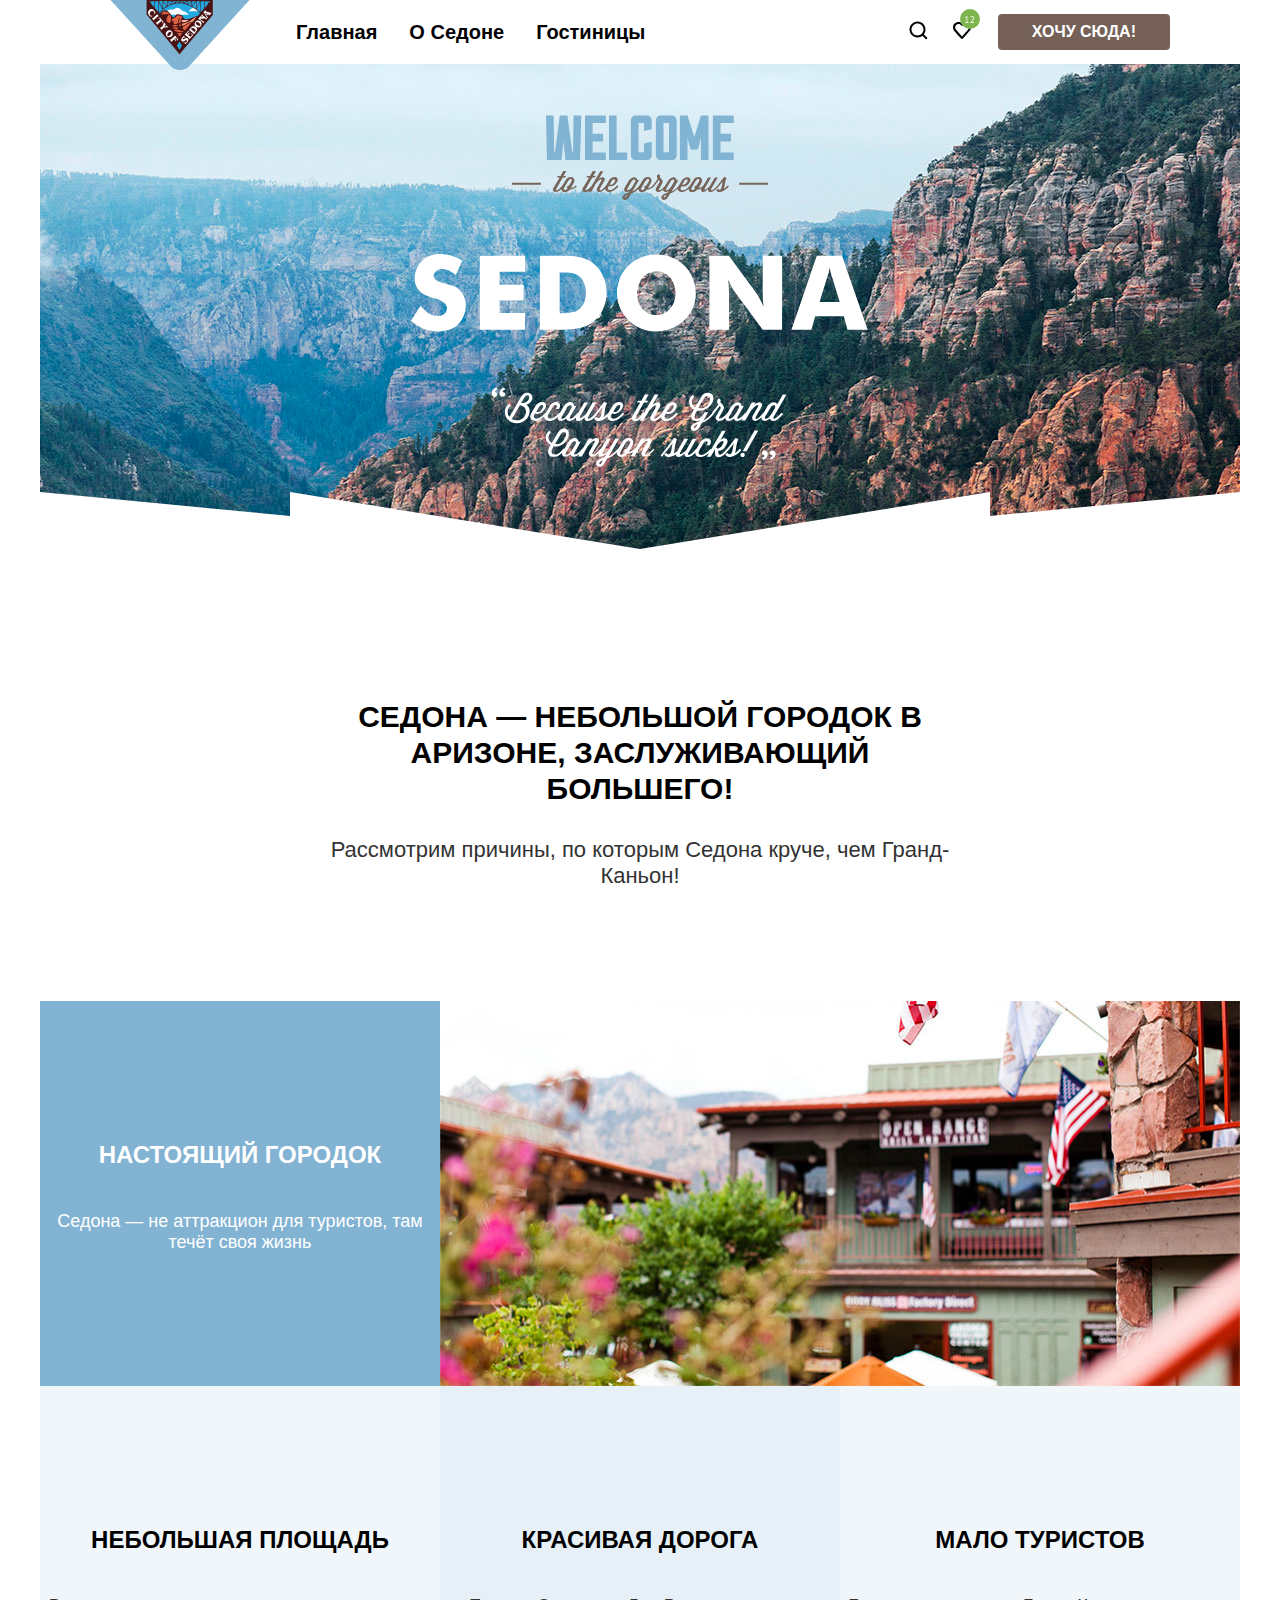
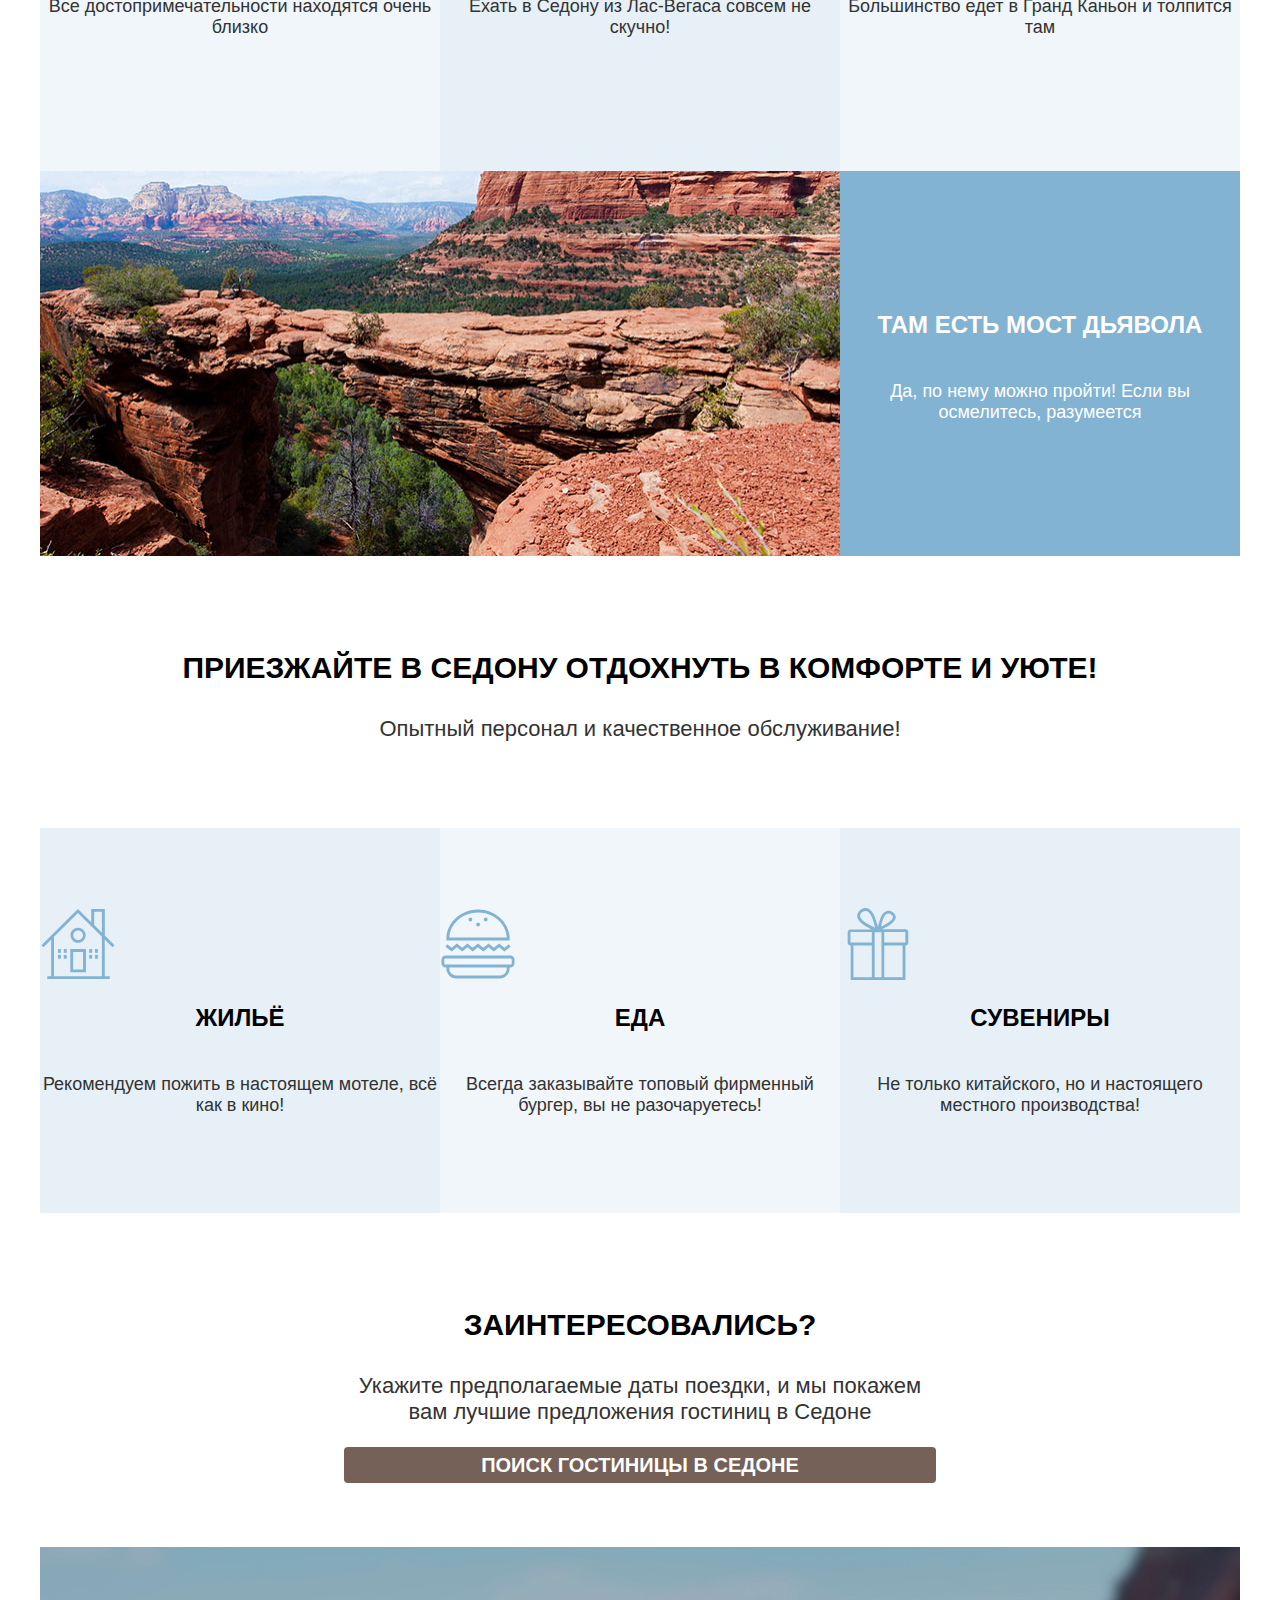
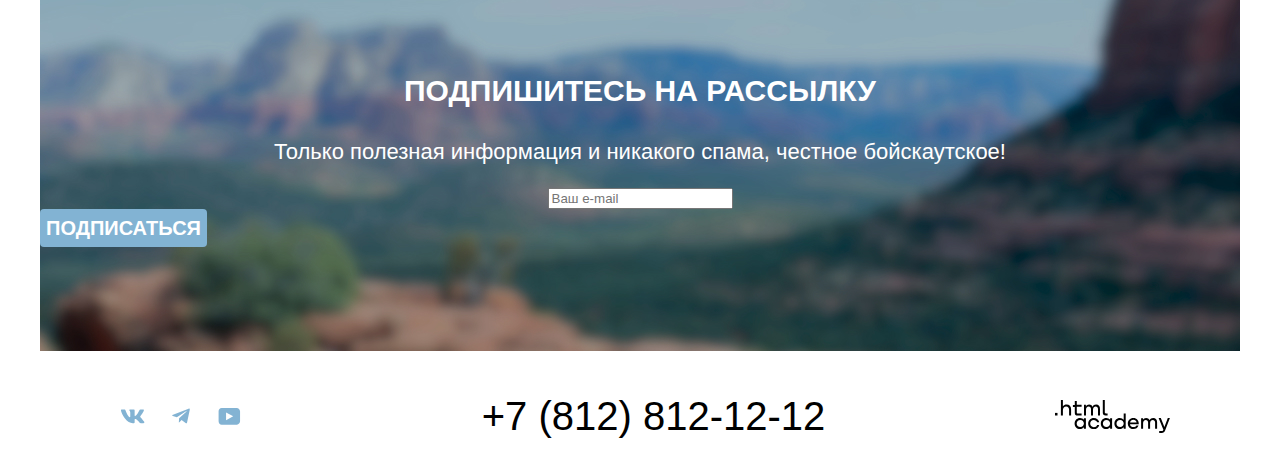
==== commit 512a84e7: "Merge pull request #6 from Jh678/master" ====
--- a/index.html
+++ b/index.html
@@ -10,7 +10,7 @@
     <header class="main-header">
       <nav class="navigation">
         <div class="navigation-with-logo">
-          <img class="sedona-logo" src="images/logo-sedona.svg" width="170" height="140" alt="Логотип сайта Седоны.">
+          <img class="sedona-logo" src="images/logo-sedona.svg" width="140" height="70" alt="Логотип сайта Седоны.">
           <ul class="navigation-list">
             <li class="navigation-item">
               <a class="navigation-link navigation-link-current" href="index.html">Главная</a>
@@ -23,19 +23,19 @@
             </li>
           </ul>
         </div>
-        <ul class="navigation-list navigation-user">
+        <ul class="navigation-user">
           <li class="navigation-item">
-            <a class="navigation-link" href="images/search.svg">
+            <a class="user-navigation-link" href="#">
               <img src="images/search.svg" width="44" height="64" alt="Поиск">
             </a>
           </li>
           <li class="navigation-item">
-            <a class="navigation-link" href="#">
+            <a class="user-navigation-link" href="#">
               <img src="images/favorites.svg" width="44" height="64" alt="Избранное">
             </a>
           </li>
-          <li class="navigation-item">
-            <a class="button" href="#">
+          <li class="user-navigation-item">
+            <a class="button header-button" href="#">
                 Хочу сюда!
             </a>
           </li>
@@ -49,7 +49,7 @@
         <section class="welcome-block">
           <img class="text-logo" src="images/welcome.svg" width="458" height="352" alt="Крупный представительный текст.">
         </section>
-        <section class="typical-block">
+        <section class="sedona-description">
           <h2 class="visually-hidden">Описание Седоны</h2>
           <p class="big-text">Седона — небольшой городок в Аризоне,
             заслуживающий большего!</p>
--- a/styles/styles.css
+++ b/styles/styles.css
@@ -31,9 +31,21 @@
   min-height: 100%;
 }
 
+.visually-hidden {
+  position: absolute;
+  width: 1px;
+  height: 1px;
+  margin: -1px;
+  padding: 0;
+  border: 0;
+  clip: rect(0 0 0 0);
+  overflow: hidden;
+}
+
 /* Buttons */
 
 .button {
+  display: block;
   font-family: inherit;
   font-size: 16px;
   line-height: 20px;
@@ -78,27 +90,63 @@
 .navigation {
   display: flex;
   width: 1060px;
-  margin: 0 auto;
+  height: 64px;
+  margin: 0 auto;
+}
+
+.navigation-with-logo{
+  display: flex;
+}
+
+.sedona-logo{
+  display: block;
+  position: relative;
+  margin-right: 30px;
+  z-index: 2;
 }
 
 .navigation-list {
-  margin: 0;
-  padding: 0;
+  display: flex;
+  flex-wrap: wrap;
+  width: 500px;
+  margin: 0;
+  padding: 0;
+  list-style-type: none;
+}
+
+.navigation-link {
+  display: block;
+  padding: 20px 16px;
+  font-weight: 700;
+  font-size: 20px;
+  line-height: 24px;
+  text-align: center;
+  color: #000000;
+  background-color: #ffffff;
+  text-decoration: none;
 }
 
 .navigation-user {
+  display: flex;
+  align-items: center;
+  margin: 0;
+  padding: 0;
+  list-style-type: none;
   max-width: 300px;
   margin-left: auto;
 }
 
-.navigation-link {
-  font-weight: 700;
-  font-size: 20px;
-  line-height: 24px;
-  text-align: center;
-  color: #000000;
-  background-color: #ffffff;
-  text-decoration: none;
+.user-navigation-link{
+  min-width: 44px;
+  min-height: 64px;
+}
+
+.user-navigation-item{
+  margin-left: 14px;
+}
+
+.header-button{
+  padding: 8px 34px;
 }
 
 .text-logo {
@@ -114,10 +162,10 @@
   background-repeat: no-repeat;
 }
 
-.typical-block{
-  text-align: center;
-  padding-top: 64px;
-  padding-bottom: 64px;
+.sedona-description{
+  text-align: center;
+  padding: 69px 274px;
+  margin-bottom: 21px;
 }
 
 .big-text{
@@ -139,6 +187,7 @@
   margin: 0;
   padding: 0;
   text-align: center;
+  list-style-type: none;
 }
 
 .advantages-photo{
@@ -182,15 +231,20 @@
   color: #333333;
 }
 
+.typical-block{
+  text-align: center;
+  padding-top: 64px;
+  padding-bottom: 64px;
+}
+
 .search-hotel-block{
   text-align: center;
-  padding-top: 96px;
-  padding-bottom: 96px;
+  padding: 64px 304px;
 }
 
 .subscribe-block{
   padding-top: 96px;
-  height: 415px;
+  padding-bottom: 104px;
   text-align: center;
   color: #ffffff;
   background-image: url("../images/index-background-subcribe.jpg");
@@ -226,6 +280,7 @@
   width: 142px;
   height: 40px;
   padding: 0;
+  list-style-type: none;
 }
 
 .social-logo{
@@ -258,35 +313,117 @@
 
 /* Catalog */
 
-.inner-header{
-  display: flex;
+.inner-page-container{
+  width: 1200px;
+  margin: 0 auto;
+}
+
+.inner-block-container{
   width: 1200px;
   height: 412px;
+  margin: 0 auto;
   background-image: url("../images/catalog-background.png");
   background-size: 100% auto;
   background-repeat: no-repeat;
+  margin-bottom: 50px;
+}
+
+.inner-header{
+  margin: 0 auto;
+  display: flex;
+  flex-direction: column;
+  width: 1060px;
   color: #ffffff;
-  margin-bottom: 50px;
+  padding-top: 35px;
 }
 
 .inner-header-container{
+  display: block;
   width: auto;
+  margin-bottom: 40px;
 }
 
 .inner-header-title{
+  margin: 0;
+  margin-bottom: 8px;
   font-size: 60px;
   line-height: 78px;
   font-weight: 700;
 }
 
 .breadcrumbs{
+  display: flex;
+  list-style-type: none;
   font-size: 16px;
   line-height: 21px;
+  margin: 0;
+  padding: 0;
+}
+
+.breadcrumbs-item:not(:last-child){
+  margin-right: 10px;
+}
+
+.catalog-filter{
+  display: flex;
+  justify-content: space-between;
+}
+
+.catalog-filter-living{
+  display: flex;
+}
+
+.catalog-filter-group{
+  display: block;
+  padding: 0;
+  margin: 0;
+}
+
+.catalog-filter-group:not(:last-child){
+  margin-right: 70px;
+}
+
+.catalog-filter-list{
+  list-style-type: none;
+  margin: 0;
+  padding: 0;
+}
+
+.catalog-filter-other{
+  display: flex;
+}
+
+.inner-content-container{
+  margin: 0 auto;
+  width: 1060px;
 }
 
 .catalog-settings{
   display: flex;
+  justify-content: space-between;
+  align-items: center;
   margin-bottom: 40px;
+}
+
+.select-settings{
+  display: flex;
+}
+
+.display-variants{
+  text-decoration: none;
+}
+
+.display-variant{
+  text-decoration: none;
+  width: 48px;
+  height: 48px;
+  margin: 0;
+  padding: 0;
+}
+
+.display-icon{
+  margin: 0;
+  padding: 0;
 }
 
 .catalog-filter-title{
@@ -304,13 +441,17 @@
   border: none;
 }
 
+/* Карточки с товарами и пагинация */
+
 .catalog-hotels-list{
   display: flex;
   flex-wrap: wrap;
   align-content: space-between;
   height: 896px;
+  margin: 0;
   padding: 0;
   margin-bottom: 40px;
+  list-style-type: none;
 }
 
 .apply-button{
@@ -324,6 +465,8 @@
 }
 
 .hotels-count{
+  margin: 0;
+  padding: 0;
   font-size: 30px;
   line-height: 36px;
   font-weight: 700;
@@ -331,9 +474,14 @@
 }
 
 .select-control{
+  width: 292px;
+  height: 49px;
   font-size: 18px;
   line-height: 21px;
   color: #333333;
+  margin-right: 70px;
+  padding-left: 20px;
+  padding-right: 20px;
 }
 
 .display-variant{
@@ -374,21 +522,29 @@
   background-color: #7DB54F;
 }
 
-.pagination {
-  display: flex;
-  padding: 0;
-}
-
-.pagination-item{
+.pagination-list {
+  display: flex;
+  margin: 0;
+  padding: 0;
+  list-style-type: none;
+}
+
+.pagination-item:not(:last-child) {
+  margin-right: 8px;
+}
+
+.pagination-link {
+  display: flex;
+  justify-content: center;
+  align-items: center;
+  width: 60px;
+  height: 60px;
   font-size: 20px;
   line-height: 36px;
-  margin-right: 8px;
-}
-
-.pagination-link{
-  text-decoration: none;
+  font-weight: 700;
+  color: #ffffff;
   background-color: #82B3D3;
-  color: #ffffff;
+  text-decoration: none;
 }
 
 .pagination-current{
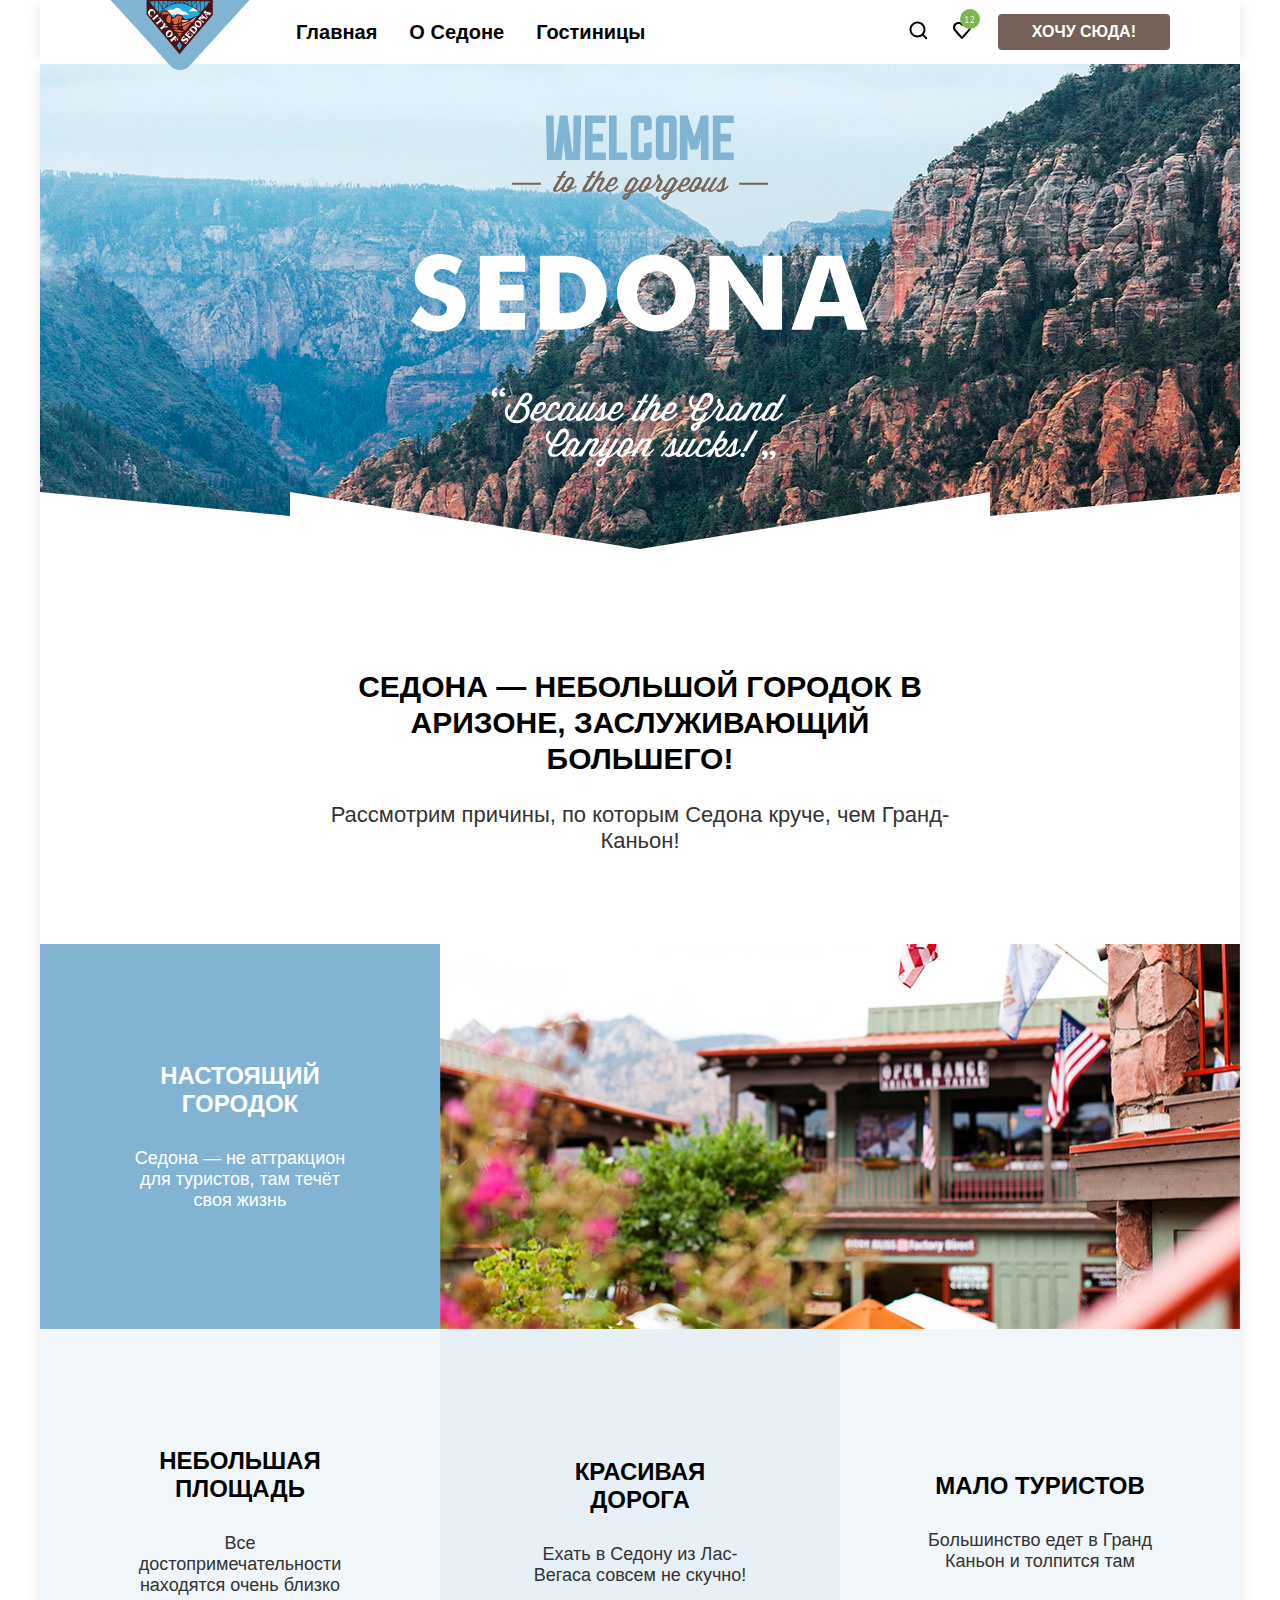
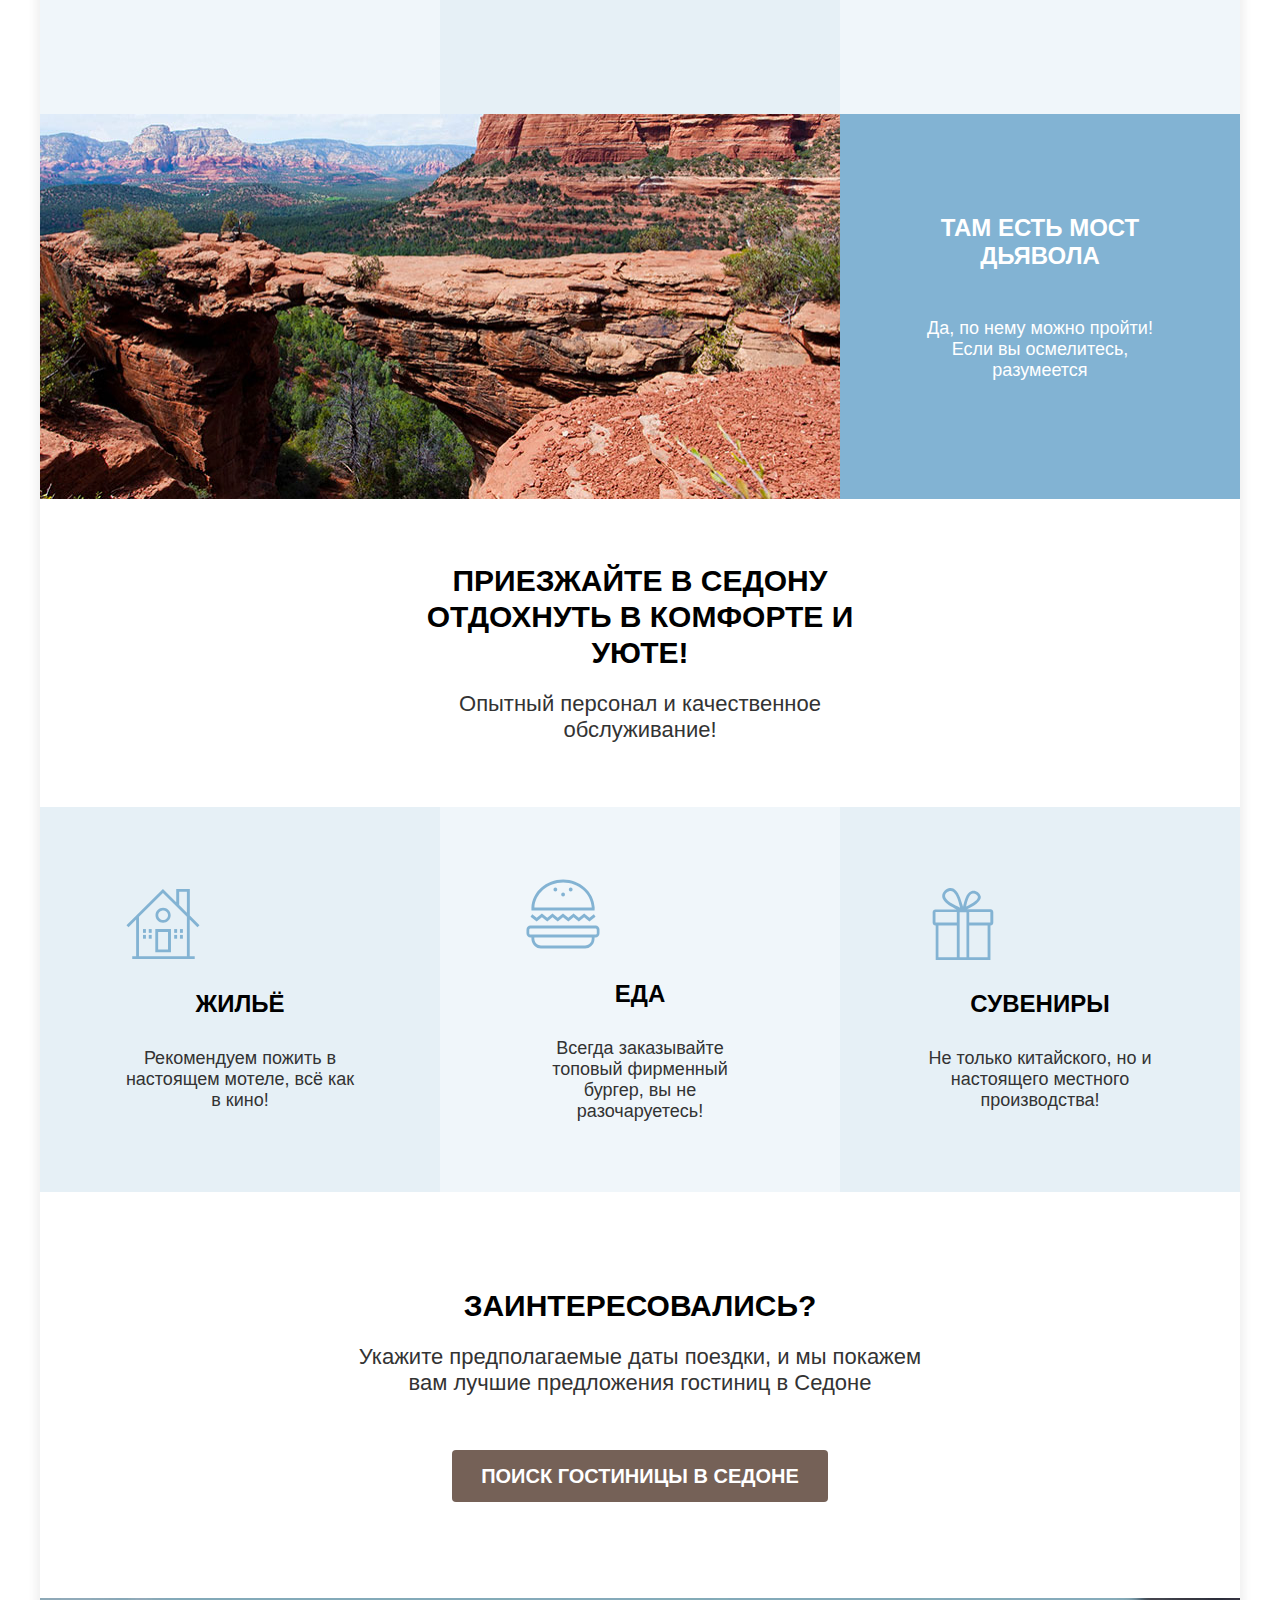
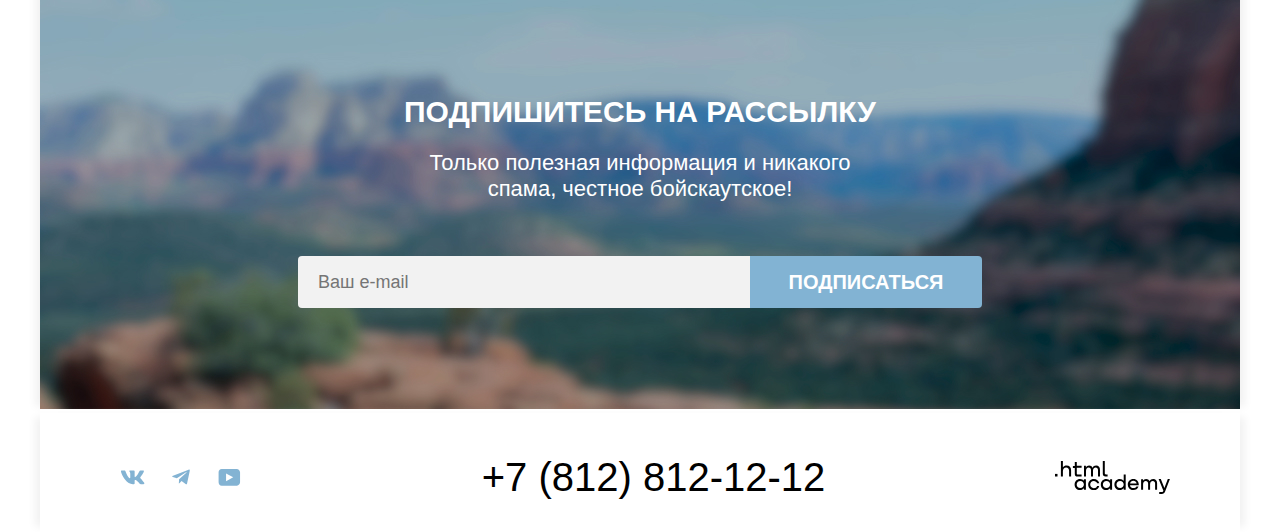
==== commit 9abdc236: "Merge pull request #7 from Jh678/master" ====
--- a/index.html
+++ b/index.html
@@ -60,7 +60,7 @@
           <ul class="advantages-list">
             <li class="advantages-item blue-1">
               <h3 class="advantages-title blue-1-title">Настоящий городок</h3>
-              <p>Седона — не аттракцион для туристов, там течёт своя жизнь</p>
+              <div>Седона — не аттракцион для туристов, там течёт своя жизнь</div>
             </li>
             <li>
               <img class="advantages-photo" src="images/index-advantages-1.jpg" width="800" height="385" alt="Фото1.">
@@ -113,13 +113,17 @@
         <section class="search-hotel-block">
           <h2 class="visually-hidden">Привлечение к целевому действию</h2>
           <p class="big-text">Заинтересовались?</p>
-          <p class="small-text">Укажите предполагаемые даты поездки, и мы покажем вам лучшие предложения гостиниц в Седоне</p>
+          <div class="small-text-grid">
+            <p class="small-text">Укажите предполагаемые даты поездки, и мы покажем вам лучшие предложения гостиниц в Седоне</p>
+          </div>
           <a class="button search-hotels" href="#">Поиск гостиницы в седоне</a>
         </section>
-        <section class="subscribe-block">
+        <section class="subscribe-block subscribe-block-background">
           <h2 class="visually-hidden">Подписаться на рассылку</h2>
-          <p class="big-text">Подпишитесь на рассылку</p>
-          <p class="subscribe-text">Только полезная информация и никакого спама, честное бойскаутское!</p>
+          <div class="subscribe-block-text">
+            <p class="big-text">Подпишитесь на рассылку</p>
+            <p class="subscribe-text">Только полезная информация и никакого спама, честное бойскаутское!</p>
+          </div>
           <form class="subscribe-form" action="https://echo.htmlacademy.ru/" method="post">
             <input class="field" type="email" id="subscribe-email" name="subscribe-email" placeholder="Ваш e-mail" required>
             <button class="button subscribe-button" type="submit">Подписаться</button>
--- a/styles/styles.css
+++ b/styles/styles.css
@@ -57,9 +57,13 @@
   text-transform: uppercase;
   border-radius: 4px;
   border: none;
+  padding-top: 8px;
+  padding-bottom: 8px;
 }
 
 .search-hotels {
+  margin: 0 108px;
+  grid-row: 5;
   font-size: 20px;
   line-height: 36px;
 }
@@ -68,7 +72,9 @@
   font-size: 20px;
   line-height: 36px;
   background-color: #82B3D3;
-  border: none;
+  border-radius: 0;
+  border-top-right-radius: 4px;
+  border-bottom-right-radius: 4px;
 }
 
 /* Pages */
@@ -80,11 +86,17 @@
 .page-container{
   width: 1200px;
   margin: 0 auto;
+  box-shadow: -10px 0 8px -5px #f2f2f2,
+               10px 0 8px -5px #f2f2f2;
 }
 
 .main-header {
   color: #000000;
   background-color: #ffffff;
+  width: 1200px;
+  margin: 0 auto;
+  box-shadow: -10px 0 8px -5px #f2f2f2,
+               10px 0 8px -5px #f2f2f2;
 }
 
 .navigation {
@@ -124,6 +136,10 @@
   color: #000000;
   background-color: #ffffff;
   text-decoration: none;
+}
+
+.navigation-link-current{
+  border-bottom: 2px solid #756257;
 }
 
 .navigation-user {
@@ -163,12 +179,16 @@
 }
 
 .sedona-description{
+  display: grid;
+  row-gap: 25px;
   text-align: center;
   padding: 69px 274px;
   margin-bottom: 21px;
 }
 
 .big-text{
+  margin: 0;
+  padding: 0;
   font-size: 30px;
   line-height: 36px;
   font-weight: 700;
@@ -176,6 +196,8 @@
 }
 
 .small-text{
+  margin: 0;
+  padding: 0;
   font-size: 22px;
   line-height: 26px;
   color: #333333;
@@ -195,10 +217,12 @@
 }
 
 .advantages-item{
-  text-align: center;
-  display: flex;
-  flex-direction: column;
+  display: grid;
+  align-content: center;
   justify-content: center;
+  grid-template-rows: min-content min-content;
+  grid-template-columns: 230px;
+  row-gap: 30px;
   width: 400px;
   height: 385px;
 }
@@ -217,6 +241,8 @@
 }
 
 .advantages-title{
+  margin: 0;
+  padding: 0;
   font-size: 24px;
   line-height: 28px;
   font-weight: 700;
@@ -228,40 +254,83 @@
 }
 
 .advantages-description{
+  margin: 0;
+  padding: 0;
   color: #333333;
 }
 
 .typical-block{
-  text-align: center;
-  padding-top: 64px;
-  padding-bottom: 64px;
+  display: grid;
+  gap: 20px;
+  text-align: center;
+  padding: 64px 347px;
 }
 
 .search-hotel-block{
-  text-align: center;
-  padding: 64px 304px;
+  display: grid;
+  grid-template-rows: min-content 20px auto 54px min-content;
+  text-align: center;
+  padding: 96px 304px;
+}
+
+.small-text-grid{
+  grid-row: 3;
 }
 
 .subscribe-block{
-  padding-top: 96px;
-  padding-bottom: 104px;
-  text-align: center;
-  color: #ffffff;
+  display: block;
+  padding: 96px 258px 104px 258px;
+  text-align: center;
+}
+
+.subscribe-block-background{
   background-image: url("../images/index-background-subcribe.jpg");
   background-size: 100% auto;
   background-repeat: no-repeat;
+  color: #ffffff;
+}
+
+.subscribe-block-text{
+  margin: 0 auto;
+  width: 475px;
+  display: grid;
+  grid-template-rows: min-content auto;
+  gap: 20px;
+  margin-bottom: 54px;
 }
 
 .subscribe-text{
+  margin: 0;
+  padding: 0;
   font-size: 22px;
   line-height: 26px;
 }
 
+.subscribe-form{
+  width: 684px;
+  display: grid;
+  grid-template-columns: auto 232px;
+}
+
+.field{
+  background-color: #F2F2F2;
+  color: #616161;
+  border-radius: 0;
+  border: none;
+  border-top-left-radius: 4px;
+  border-bottom-left-radius: 4px;
+  padding-left: 20px;
+  font-size: 18px;
+  line-height: 24px;
+}
+
 .page-footer{
   padding-top: 40px;
   margin: 0 auto;
   width: 1200px;
   height: 80px;
+  box-shadow: -10px 0 8px -5px #f2f2f2,
+               10px 0 8px -5px #f2f2f2;
 }
 
 .page-footer-container {
@@ -316,6 +385,10 @@
 .inner-page-container{
   width: 1200px;
   margin: 0 auto;
+  /*box-shadow: 0 0 15px #d3d3d3;*/
+  /*box-shadow: -5px 0 15px -3px #d3d3d3, 5px 0 15px -3px #d3d3d3;*/
+  box-shadow: -10px 0 8px -5px #f2f2f2,
+               10px 0 8px -5px #f2f2f2;
 }
 
 .inner-block-container{
@@ -396,6 +469,7 @@
 .inner-content-container{
   margin: 0 auto;
   width: 1060px;
+  margin-bottom: 60px;
 }
 
 .catalog-settings{
@@ -444,13 +518,12 @@
 /* Карточки с товарами и пагинация */
 
 .catalog-hotels-list{
-  display: flex;
-  flex-wrap: wrap;
-  align-content: space-between;
-  height: 896px;
+  display: grid;
+  grid-template-columns: repeat(3, 340px);
   margin: 0;
   padding: 0;
   margin-bottom: 40px;
+  gap: 20px;
   list-style-type: none;
 }
 
@@ -493,14 +566,61 @@
 }
 
 .hotel-card{
-  width: 340px;
-  height: 438px;
+  background-color: #ffffff;
+  padding: 20px;
+  display: grid;
+  grid-template-rows: 212px min-content auto min-content min-content;
+  grid-template-columns: 140px 140px;
+  gap: 16px;
+  border: 1px solid #E6E6E6;
+  border-radius: 4px;
+}
+
+.hotel-card-image-link{
+  grid-column: 1 / -1;
+  grid-row: 1;
+  text-decoration: none;
+}
+
+.hotel-card-title-link{
+  grid-column: 1 / -1;
+  grid-row: 2;
+  text-decoration: none;
+}
+
+.hotel-card-type{
+  color: #333333;
+  grid-column: 1;
+  grid-row: 3;
+  margin: 0;
+  padding: 0;
+}
+
+.hotel-card-price{
+  color: #333333;
+  text-align: right;
+  grid-column: 2;
+  grid-row: 3;
+  margin: 0;
+  padding: 0;
+}
+
+.hotel-card-button-detail{
+  grid-column: 1;
+  grid-row: 4;
+}
+
+.hotel-card-stars{
+  grid-column: 1;
+  grid-row: 5;
 }
 
 .hotel-card-title{
   font-size: 24px;
   line-height: 28px;
   color: #000000;
+  margin: 0;
+  padding: 0;
 }
 
 .hotel-card-info{
@@ -508,14 +628,20 @@
 }
 
 .hotel-card-rating-number{
+  grid-column: 2;
+  grid-row: 5;
   font-size: 16px;
   line-height: 20px;
   text-transform: uppercase;
   color: #333333;
+  margin: 0;
+  padding: 0;
 }
 
 .add-to-favorites{
   background-color: #82B3D3;
+  grid-column: 2;
+  grid-row: 4;
 }
 
 .in-favorites{
@@ -545,6 +671,7 @@
   color: #ffffff;
   background-color: #82B3D3;
   text-decoration: none;
+  border-radius: 4px;
 }
 
 .pagination-current{
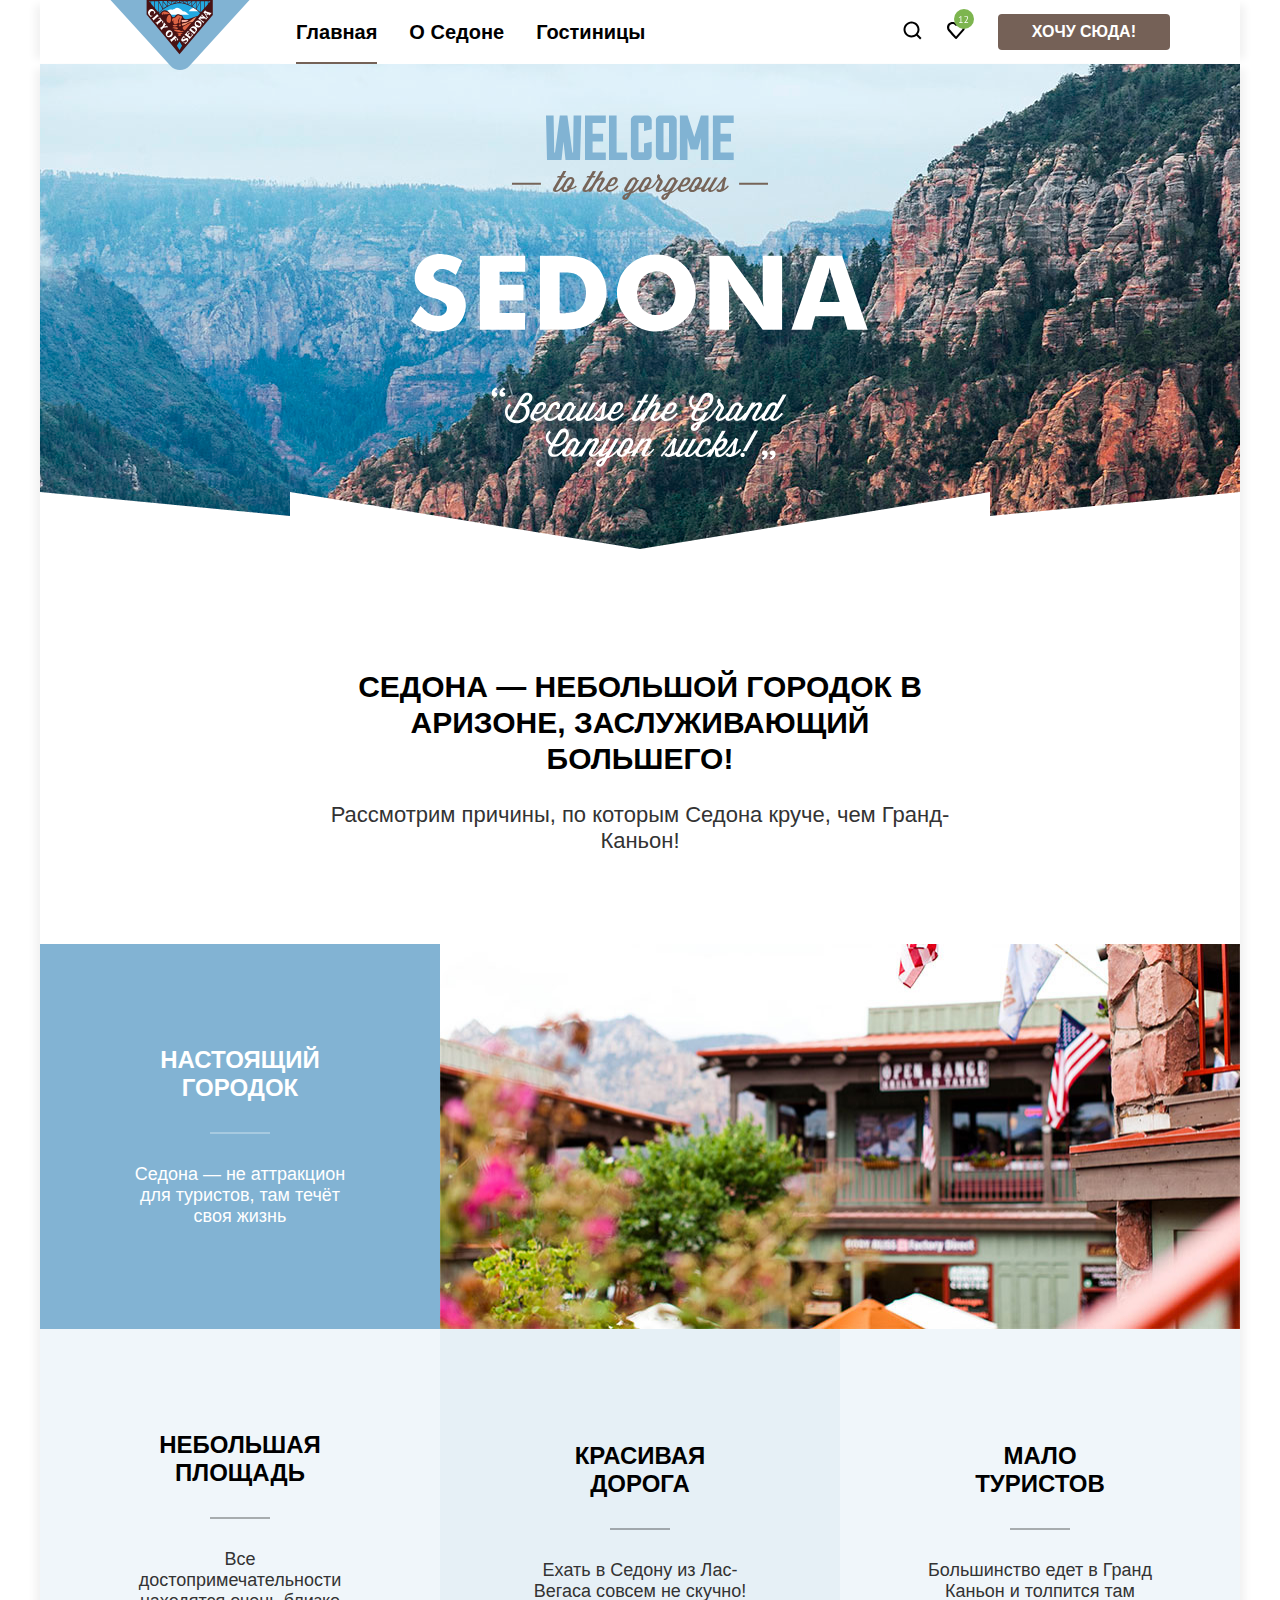
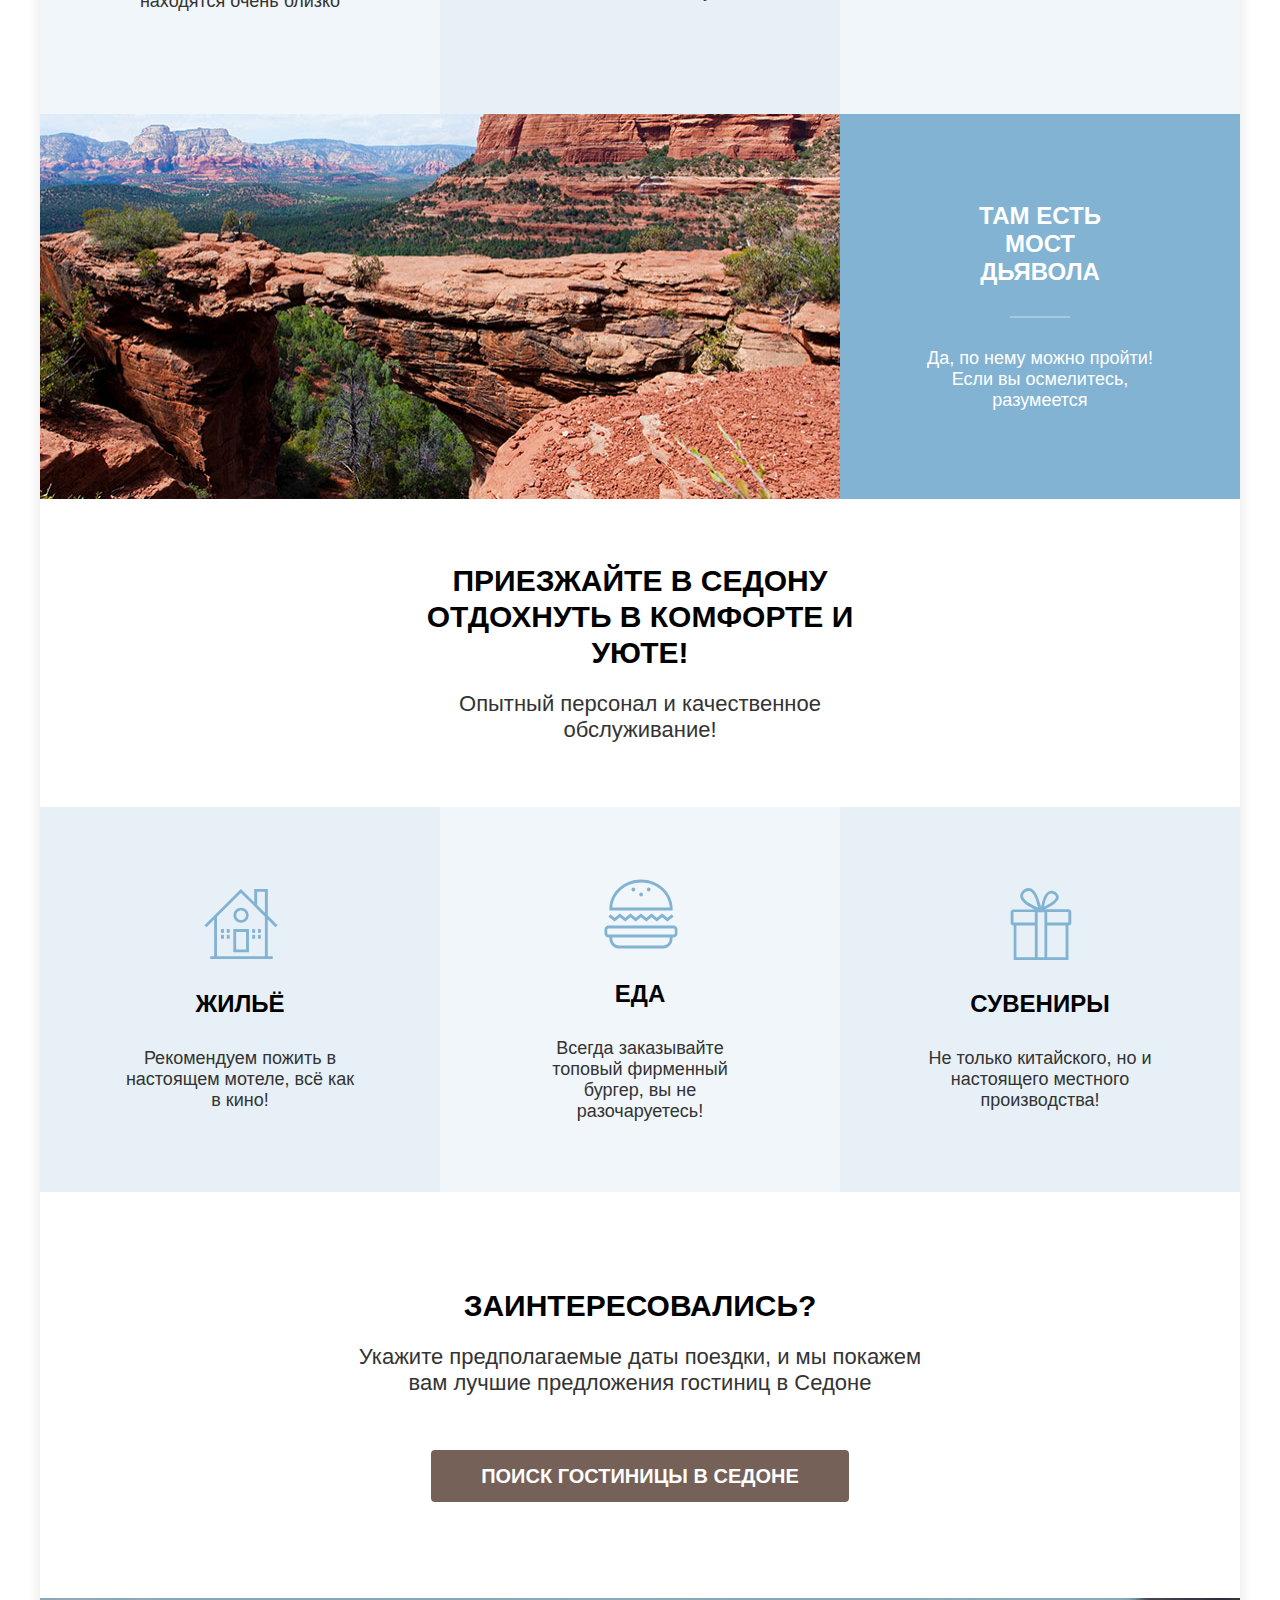
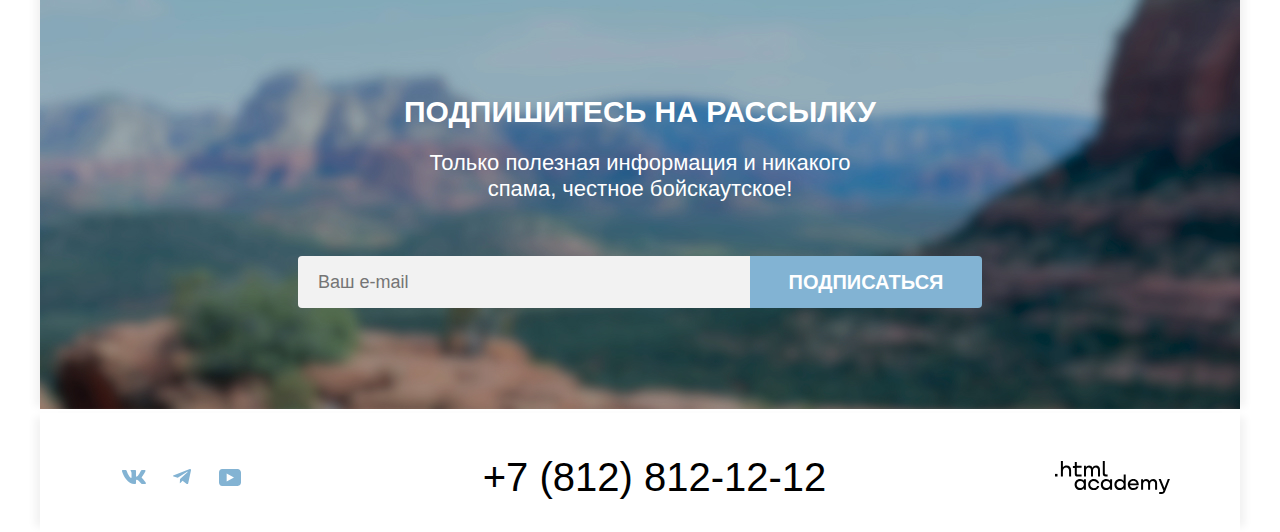
==== commit cdf8007d: "Декоративные элементы всех страниц" ====
--- a/index.html
+++ b/index.html
@@ -60,6 +60,7 @@
           <ul class="advantages-list">
             <li class="advantages-item blue-1">
               <h3 class="advantages-title blue-1-title">Настоящий городок</h3>
+              <div class="advantages-line-blue"></div>
               <div>Седона — не аттракцион для туристов, там течёт своя жизнь</div>
             </li>
             <li>
@@ -67,14 +68,17 @@
             </li>
             <li class="advantages-item blue-3">
               <h3 class="advantages-title">Небольшая площадь</h3>
+              <div class="advantages-line-grey"></div>
               <p class="advantages-description">Все достопримечательности находятся очень близко</p>
             </li>
             <li class="advantages-item blue-2">
               <h3 class="advantages-title">Красивая дорога</h3>
+              <div class="advantages-line-grey"></div>
               <p class="advantages-description">Ехать в Седону из Лас-Вегаса совсем не скучно!</p>
             </li>
             <li class="advantages-item blue-3">
               <h3 class="advantages-title">Мало туристов</h3>
+              <div class="advantages-line-grey"></div>
               <p class="advantages-description">Большинство едет в Гранд Каньон и толпится там</p>
             </li>
             <li>
@@ -82,7 +86,8 @@
             </li>
             <li class="advantages-item blue-1">
               <h3 class="advantages-title blue-1-title">Там есть мост дьявола</h3>
-              <p>Да, по нему можно пройти! Если вы осмелитесь, разумеется</p>
+              <div class="advantages-line-blue"></div>
+              <div>Да, по нему можно пройти! Если вы осмелитесь, разумеется</div>
             </li>
           </ul>
         </section>
@@ -95,17 +100,17 @@
           <h2 class="visually-hidden">Преимущества продолжение</h2>
           <ul class="advantages-list">
             <li class="advantages-item blue-2">
-              <img src="images/advantages-housing.svg" width="75" height="72" alt="Жильё">
+              <img class="advantages-icon" src="images/advantages-housing.svg" width="75" height="72" alt="Жильё">
               <h3 class="advantages-title">Жильё</h3>
               <p class="advantages-description">Рекомендуем пожить в настоящем мотеле, всё как в кино!</p>
             </li>
             <li class="advantages-item blue-3">
-              <img src="images/advantages-food.svg" width="75" height="72" alt="Еда">
+              <img class="advantages-icon" src="images/advantages-food.svg" width="75" height="72" alt="Еда">
               <h3 class="advantages-title">Еда</h3>
               <p class="advantages-description">Всегда заказывайте топовый фирменный бургер, вы не разочаруетесь!</p>
             </li>
             <li class="advantages-item blue-2">
-              <img src="images/advantages-souvenirs.svg" width="75" height="72" alt="Сувениры">
+              <img class="advantages-icon" src="images/advantages-souvenirs.svg" width="75" height="72" alt="Сувениры">
               <h3 class="advantages-title">Сувениры</h3>
               <p class="advantages-description">Не только китайского, но и настоящего местного производства!</p>
             </li>
@@ -135,27 +140,50 @@
     <footer class="page-footer">
       <div class="page-footer-container">
         <ul class="footer-social-list">
-          <li class="footer-social-item">
-            <a href="https://vk.com/htmlacademy">
-              <img class="social-logo" alt="Логотип ВКонтакте." src="images/social-vk.svg" width="48" height="40">
+          <li>
+            <a class="footer-social-item" href="https://vk.com/htmlacademy">
+              <svg class="social-icon" width="24" height="14" viewBox="0 0 24 14" xmlns="http://www.w3.org/2000/svg">
+                <path fill-rule="evenodd" clip-rule="evenodd" d="M23.45 0.948C23.616 0.402 23.45 0 22.655 0H20.03C19.362 0 19.054 0.347 18.887 0.73C18.887 0.73 17.552 3.926 15.661 6.002C15.049 6.604 14.771 6.795 14.437 6.795C14.27 6.795 14.019 6.604 14.019 6.057V0.948C14.019 0.292 13.835 0 13.279 0H9.151C8.734 0 8.483 0.304 8.483 0.593C8.483 1.214 9.429 1.358 9.526 3.106V6.904C9.526 7.737 9.373 7.888 9.039 7.888C8.149 7.888 5.984 4.677 4.699 1.003C4.45 0.288 4.198 0 3.527 0H0.9C0.15 0 0 0.347 0 0.73C0 1.412 0.89 4.8 4.145 9.281C6.315 12.341 9.37 14 12.153 14C13.822 14 14.028 13.632 14.028 12.997V10.684C14.028 9.947 14.186 9.8 14.715 9.8C15.105 9.8 15.772 9.992 17.33 11.467C19.11 13.216 19.403 14 20.405 14H23.03C23.78 14 24.156 13.632 23.94 12.904C23.702 12.18 22.852 11.129 21.725 9.882C21.113 9.172 20.195 8.407 19.916 8.024C19.527 7.533 19.638 7.314 19.916 6.877C19.916 6.877 23.116 2.451 23.449 0.948H23.45Z"/>
+              </svg>
+              <span class="visually-hidden">Логотип ВКонтакте</span>
             </a>
           </li>
-          <li class="footer-social-item">
-            <a href="https://t.me/htmlacademy">
-              <img class="social-logo" alt="Логотип Telegram." src="images/social-telegram.svg" width="48" height="40">
+          <li>
+            <a class="footer-social-item" href="https://t.me/htmlacademy">
+              <svg class="social-icon" width="18" height="16" viewBox="0 0 18 16" xmlns="http://www.w3.org/2000/svg">
+                <path d="M16.785 0.0992597L0.840489 6.24776C-0.247661 6.68481 -0.241365 7.29184 0.640845 7.56253L4.73445 8.83953L14.2058 2.8637C14.6537 2.59121 15.0629 2.7378 14.7265 3.03636L7.05283 9.96185H7.05103L7.05283 9.96275L6.77045 14.1823C7.18413 14.1823 7.36669 13.9925 7.59871 13.7686L9.58705 11.8351L13.7229 14.89C14.4855 15.31 15.0332 15.0941 15.2229 14.1841L17.9379 1.38885C18.2158 0.274623 17.5126 -0.229883 16.785 0.0992597Z"/>
+              </svg>
+              <span class="visually-hidden">Логотип Telegram</span>
             </a>
           </li>
-          <li class="footer-social-item">
-            <a href="https://www.youtube.com/user/htmlacademyru">
-              <img class="social-logo" alt="Логотип YouTube." src="images/social-youtube.svg" width="48" height="40">
+          <li>
+            <a class="footer-social-item" href="https://www.youtube.com/user/htmlacademyru">
+              <svg class="social-icon" width="22" height="17" viewBox="0 0 22 17" xmlns="http://www.w3.org/2000/svg">
+                <path d="M18.607 0H3.17413C1.31343 0 0 1.59375 0 3.4V13.4937C0 15.4062 1.31343 17 3.17413 17H18.8259C20.4677 17 22 15.4062 22 13.6V3.4C21.7811 1.59375 20.4677 0 18.607 0ZM7.66169 12.5375V4.4625L14.995 8.5L7.66169 12.5375Z"/>
+              </svg>
+              <span class="visually-hidden">Логотип YouTube</span>
             </a>
           </li>
         </ul>
         <div class="footer-telephone-container">
-          <p class="footer-telephone">+7 (812) 812-12-12</p>
+          <a class="footer-telephone" href="tel:+78128121212">+7 (812) 812-12-12</a>
         </div>
         <a class="navigation-logo" href="https://htmlacademy.ru/">
-          <img class="htmlacademy-logo" alt="Логотип HTML Academy." src="images/logo-htmlacademy.svg" width="115" height="33">
+          <svg class="htmlacademy-logo" width="115" height="33" viewBox="0 0 115 33" xmlns="http://www.w3.org/2000/svg">
+            <path d="M0 12.9V15.5H2.5V12.9H0Z"/>
+            <path d="M11.6 4.5C10 4.5 8.8 5.2 8 6.2H7.9V0H5.9V15.5H7.9V10.2C7.9 8.1 9.2 6.6 11.2 6.6C13 6.6 14.1 8 14.1 9.8V15.5H16.1V9.4C16.2 6.4 14.3 4.5 11.6 4.5Z"/>
+            <path d="M26.6 4.8H21.8V1.1H19.8V4.9H17.9V6.9H19.8V12.9C19.8 14.6 20.8 15.6 22.5 15.6H26.6V13.6H22.9C22.2 13.6 21.8 13.2 21.8 12.5V6.8H26.6V4.8Z"/>
+            <path d="M41.1 4.6C39.5 4.6 38.2 5.4 37.6 6.7H37.5C36.9 5.5 35.7 4.6 34.1 4.6C32.7 4.6 31.6 5.4 31 6.4H30.9V4.8H29V15.4H31V10C31 8 32 6.5 33.6 6.5C35.1 6.5 36 7.5 36 9.1V15.4H38V9.8C38 7.4 39.4 6.5 40.6 6.5C42.1 6.5 43 7.5 43 9.1V15.4H45V8.9C45.1 6.4 43.6 4.6 41.1 4.6Z"/>
+            <path d="M47.8 12.7C47.8 14.4 48.8 15.4 50.6 15.4H52.6V13.4H50.9C50.2 13.4 49.8 13 49.8 12.3V0H47.8V12.7Z"/>
+            <path d="M28.9 19.7C28 18.6 26.7 17.9 25 17.9C21.9 17.9 19.6 20.2 19.6 23.5C19.6 26.8 21.9 29.1 25 29.1C26.8 29.1 28 28.3 28.8 27.2H28.9V28.8H30.9V18.2H28.9V19.7ZM25.3 27.1C23.1 27.1 21.7 25.5 21.7 23.5C21.7 21.5 23.1 19.9 25.3 19.9C27.5 19.9 28.9 21.5 28.9 23.5C28.9 25.4 27.5 27.1 25.3 27.1Z"/>
+            <path d="M44.2 22C43.7 19.6 41.6 17.9 38.8 17.9C35.4 17.9 33.2 20.4 33.2 23.5C33.2 26.6 35.4 29.1 38.8 29.1C41.6 29.1 43.7 27.3 44.2 24.9H42.1C41.7 26.2 40.4 27.2 38.8 27.2C36.6 27.2 35.2 25.6 35.2 23.6C35.2 21.6 36.6 20 38.8 20C40.4 20 41.6 21 42.1 22.2H44.2V22Z"/>
+            <path d="M55.1 19.7C54.2 18.6 52.9 17.9 51.2 17.9C48.1 17.9 45.8 20.2 45.8 23.5C45.8 26.8 48.1 29.1 51.2 29.1C53 29.1 54.2 28.3 55 27.2H55.1V28.8H57.1V18.2H55.1V19.7ZM51.5 27.1C49.3 27.1 47.9 25.5 47.9 23.5C47.9 21.5 49.3 19.9 51.5 19.9C53.7 19.9 55.1 21.5 55.1 23.5C55.1 25.4 53.6 27.1 51.5 27.1Z"/>
+            <path d="M68.7 19.8C67.8 18.7 66.5 17.9 64.8 17.9C61.7 17.9 59.4 20.2 59.4 23.5C59.4 26.8 61.6 29.1 64.8 29.1C66.5 29.1 67.8 28.3 68.6 27.3H68.7V28.8H70.7V13.4H68.7V19.8ZM65.1 27.1C62.9 27.1 61.5 25.5 61.5 23.5C61.5 21.5 62.9 19.9 65.1 19.9C67.3 19.9 68.7 21.5 68.7 23.5C68.6 25.5 67.2 27.1 65.1 27.1Z"/>
+            <path d="M78.3 17.9C75 17.9 72.8 20.4 72.8 23.5C72.8 26.5 74.9 29.1 78.3 29.1C80.8 29.1 82.8 27.8 83.5 25.5H81.4C80.9 26.5 79.8 27.1 78.4 27.1C76.5 27.1 75.1 25.8 75 24.2H83.8C84 20.6 81.8 17.9 78.3 17.9ZM78.3 19.8C80 19.8 81.3 20.8 81.6 22.4H75.1C75.4 20.9 76.6 19.8 78.3 19.8Z"/>
+            <path d="M98.2 17.9C96.6 17.9 95.3 18.7 94.6 19.9H94.5C93.9 18.7 92.7 17.9 91.1 17.9C89.7 17.9 88.6 18.6 88 19.7V18.2H86.1V28.8H88.1V23.4C88.1 21.4 89.1 20 90.7 19.9C92.2 19.9 93.1 20.9 93.1 22.5V28.8H95.1V23.2C95.1 20.8 96.5 19.9 97.7 19.9C99.2 19.9 100.1 20.9 100.1 22.5V28.8H102.1V22.3C102.2 19.7 100.7 17.9 98.2 17.9Z"/>
+            <path d="M109.4 27L105.8 18.1H103.6L108.4 29.7C108.1 30.6 107.7 30.9 106.7 30.9H104.2V32.9H106.7C108.5 32.9 109.5 32.1 110.2 30.3L114.9 18.1H112.8L109.4 27Z"/>
+            </svg>
+            <span class="visually-hidden">Логотип HTML Academy</span>
         </a>
       </div>
     </footer>
--- a/styles/styles.css
+++ b/styles/styles.css
@@ -45,7 +45,7 @@
 /* Buttons */
 
 .button {
-  display: block;
+  display: inline-block;
   font-family: inherit;
   font-size: 16px;
   line-height: 20px;
@@ -59,13 +59,32 @@
   border: none;
   padding-top: 8px;
   padding-bottom: 8px;
+  cursor: pointer;
+}
+
+.button:disabled{
+  color: #ffffff;
+  background-color: #E5E5E5;
 }
 
 .search-hotels {
-  margin: 0 108px;
+  margin: 0 auto;
+  padding: 8px 50px;
   grid-row: 5;
   font-size: 20px;
   line-height: 36px;
+}
+
+.search-hotels:hover{
+  background-color: #615048;
+}
+
+.search-hotels:focus{
+  background-color: #615048;
+}
+
+.search-hotels:active{
+  color: rgba(255, 255, 255, 0.3);
 }
 
 .subscribe-button{
@@ -77,6 +96,18 @@
   border-bottom-right-radius: 4px;
 }
 
+.subscribe-button:hover{
+  background-color: #68A2CA;
+}
+
+.subscribe-button:focus{
+  background-color: #68A2CA;
+}
+
+.subscribe-button:active{
+  color: rgba(255, 255, 255, 0.3);
+}
+
 /* Pages */
 
 .main-container{
@@ -127,6 +158,7 @@
 }
 
 .navigation-link {
+  position: relative;
   display: block;
   padding: 20px 16px;
   font-weight: 700;
@@ -138,8 +170,14 @@
   text-decoration: none;
 }
 
-.navigation-link-current{
-  border-bottom: 2px solid #756257;
+.navigation-link-current::before {
+  position: absolute;
+  right: 16px;
+  bottom: 0;
+  left: 16px;
+  height: 2px;
+  background-color: #756257;
+  content: "";
 }
 
 .navigation-user {
@@ -158,11 +196,24 @@
 }
 
 .user-navigation-item{
-  margin-left: 14px;
+  margin-left: 20px;
 }
 
 .header-button{
   padding: 8px 34px;
+}
+
+.header-button:hover{
+  background-color: #615048;
+}
+
+.header-button:focus{
+  background-color: #615048;
+}
+
+.header-button:active{
+  color: rgba(255, 255, 255, 0.3);
+  background-color: #756157;
 }
 
 .text-logo {
@@ -217,16 +268,40 @@
 }
 
 .advantages-item{
+  text-align: center;
   display: grid;
   align-content: center;
   justify-content: center;
-  grid-template-rows: min-content min-content;
+  grid-template-rows: min-content min-content min-content;
   grid-template-columns: 230px;
   row-gap: 30px;
   width: 400px;
   height: 385px;
 }
 
+.advantages-icon{
+  display: block;
+  margin: 0 auto;
+}
+
+.advantages-line-blue{
+  margin: 0 85px;
+  grid-row: 2;
+  width: 60px;
+  height: 2px;
+  background-color: rgba(255, 255, 255, 0.3);
+  content: "";
+}
+
+.advantages-line-grey{
+  margin: 0 85px;
+  grid-row: 2;
+  width: 60px;
+  height: 2px;
+  background-color: rgba(0, 0, 0, 0.3);
+  content: "";
+}
+
 .blue-1{
   background-color: #82B3D3;
   color: #ffffff;
@@ -241,7 +316,8 @@
 }
 
 .advantages-title{
-  margin: 0;
+  margin: 0 auto;
+  width: 175px;
   padding: 0;
   font-size: 24px;
   line-height: 28px;
@@ -346,14 +422,41 @@
   display: flex;
   justify-content: center;
   align-items: center;
-  width: 142px;
+  margin: 0;
+  padding: 0;
+  list-style-type: none;
+}
+
+.footer-social-item{
+  fill: #83B3D3;
+  position: relative;
+  display: block;
+  text-decoration: none;
+  width: 48px;
   height: 40px;
-  padding: 0;
-  list-style-type: none;
-}
-
-.social-logo{
-  display: block;
+  margin: 0;
+  padding: 0;
+}
+
+.footer-social-item:hover{
+  fill: #68A2CA;
+}
+
+.footer-social-item:focus{
+  fill: #68A2CA;
+}
+
+.footer-social-item:active{
+  fill: #D2E3EF;
+}
+
+.social-icon{
+  position: absolute;
+  top: 0;
+  right: 0;
+  bottom: 0;
+  left: 0;
+  margin: auto;
 }
 
 .footer-telephone-container{
@@ -369,15 +472,52 @@
   font-size: 40px;
   line-height: 40px;
   margin: 0;
+  color: #000;
+  text-decoration: none;
+}
+
+.footer-telephone:hover{
+  color: #756157;
+}
+
+.footer-telephone:focus{
+  color: #756157;
+}
+
+.footer-telephone:active{
+  color: #D6D0CD;
 }
 
 .navigation-logo{
+  fill: #000000;
+  position: relative;
+  display: block;
+  text-decoration: none;
+  margin: 0;
+  padding: 0;
   width: 115px;
   height: 33px;
 }
 
+.navigation-logo:hover{
+  fill: #756157;
+}
+
+.navigation-logo:focus{
+  fill: #756157;
+}
+
+.navigation-logo:active{
+  fill: #D6D0CD;
+}
+
 .htmlacademy-logo{
-  display: block;
+  position: absolute;
+  top: 0;
+  right: 0;
+  bottom: 0;
+  left: 0;
+  margin: auto;
 }
 
 /* Catalog */
@@ -450,6 +590,7 @@
   display: block;
   padding: 0;
   margin: 0;
+  border: none;
 }
 
 .catalog-filter-group:not(:last-child){
@@ -485,22 +626,65 @@
 
 .display-variants{
   text-decoration: none;
+  display: grid;
+  grid-template-columns: 48px 48px 48px;
+  gap: 8px;
 }
 
 .display-variant{
+  display: block;
   text-decoration: none;
   width: 48px;
   height: 48px;
   margin: 0;
   padding: 0;
-}
-
-.display-icon{
-  margin: 0;
-  padding: 0;
+  outline: 2px solid #E5E5E5;
+  border-radius: 4px;
+}
+
+.display-variant:hover{
+  outline: 2px solid #000000;
+}
+
+.display-variant:focus{
+  outline: 2px solid #68A2CA;
+}
+
+/* Для браузеров, которые поддерживают :focus-visible отключаем поведение :focus*/
+display-variant:focus:not(:focus-visible) {
+  outline: none;
+}
+
+/* Прописываем поведение для :focus-visible */
+display-variant:focus-visible {
+  outline: 2px solid #68A2CA;
+}
+
+.display-variant:active{
+  outline: 2px solid #000000;
+}
+
+.display-variant-table{
+  background-image: url("../images/view-table.svg");
+  background-repeat: no-repeat;
+  background-position: center;
+}
+
+.display-variant-slideshow{
+  background-image: url("../images/view-slideshow.svg");
+  background-repeat: no-repeat;
+  background-position: center;
+}
+
+.display-variant-list{
+  background-image: url("../images/view-list.svg");
+  background-repeat: no-repeat;
+  background-position: center;
 }
 
 .catalog-filter-title{
+  padding: 0;
+  margin: 0 0 32px 0;
   font-size: 20px;
   line-height: 24px;
   font-weight: 700;
@@ -511,8 +695,20 @@
   line-height: 23px;
 }
 
+.catalog-filter-item:not(:last-child){
+  margin-bottom: 16px;
+}
+
+.catalog-filter-cost{
+  margin-right: 70px;
+}
+
 .catalog-filter-buttons{
+  margin-top: 56px;
   border: none;
+  display: grid;
+  grid-template-rows: min-content min-content;
+  gap: 32px;
 }
 
 /* Карточки с товарами и пагинация */
@@ -530,11 +726,41 @@
 .apply-button{
   background-color: #82B3D3;
   border: none;
+  padding: 8px 50px;
+}
+
+.apply-button:hover{
+  background-color: #68A2CA;
+}
+
+.apply-button:focus{
+  background-color: #68A2CA;
+}
+
+.apply-button:active{
+  color: rgba(255, 255, 255, 0.3);
 }
 
 .cancel-button{
   border: none;
   background-color: transparent;
+  padding: 8px 50px;
+}
+
+.cancel-button:hover{
+  opacity: 60%;
+}
+
+.cancel-button:focus{
+  border: 3px solid #83B3D3;
+}
+
+.cancel-button:active{
+  color: rgba(255, 255, 255, 0.3);
+}
+
+.cancel-button:disabled{
+  opacity: 10%;
 }
 
 .hotels-count{
@@ -610,9 +836,33 @@
   grid-row: 4;
 }
 
+.hotel-card-button-detail:hover{
+  background-color: #615048;
+}
+
+.hotel-card-button-detail:focus{
+  background-color: #615048;
+}
+
+.hotel-card-button-detail:active{
+  color: rgba(255, 255, 255, 0.3);
+}
+
 .hotel-card-stars{
   grid-column: 1;
   grid-row: 5;
+  display: flex;
+  align-items: center;
+}
+
+.hotel-card-star{
+  width: 18px;
+  height: 17px;
+  display: block;
+}
+
+.hotel-card-star:not(:last-child){
+  margin-right: 6px;
 }
 
 .hotel-card-title{
@@ -634,8 +884,10 @@
   line-height: 20px;
   text-transform: uppercase;
   color: #333333;
-  margin: 0;
-  padding: 0;
+  background-color: #F2F2F2;
+  margin: 0;
+  padding: 9px 22px 8px 23px;
+  border-radius: 4px;
 }
 
 .add-to-favorites{
@@ -644,8 +896,41 @@
   grid-row: 4;
 }
 
+.add-to-favorites:hover{
+  background-color: #68A2CA;
+}
+
+.add-to-favorites:focus{
+  background-color: #68A2CA;
+}
+
+.add-to-favorites:active{
+  color: rgba(255, 255, 255, 0.3);
+}
+
 .in-favorites{
   background-color: #7DB54F;
+}
+
+.in-favorites:hover{
+  background-color: #6C9E42;
+}
+
+.in-favorites:focus{
+  background-color: #6C9E42;
+}
+
+.in-favorites:active{
+  color: rgba(255, 255, 255, 0.3);
+}
+
+.catalog-decorate-line{
+  margin: 0 auto;
+  width: auto;
+  height: 1px;
+  background-color: #E6E6E6;
+  content: "";
+  margin-bottom: 40px;
 }
 
 .pagination-list {
@@ -674,7 +959,32 @@
   border-radius: 4px;
 }
 
+.pagination-link:hover{
+  background-color: #68A2CA;
+  border: 1px solid #82B3D3;
+}
+
+.pagination-link:focus{
+  background-color: #68A2CA;
+  border: 1px solid #82B3D3;
+}
+
+.pagination-link:active{
+  color: #A7CAE0;
+  background-color: #82B3D3;
+}
+
 .pagination-current{
+  display: flex;
+  justify-content: center;
+  align-items: center;
+  width: 60px;
+  height: 60px;
+  font-size: 20px;
+  line-height: 36px;
+  font-weight: 700;
+  text-decoration: none;
+  border-radius: 4px;
   background-color: #F2F2F2;
   color: #000000;
 }
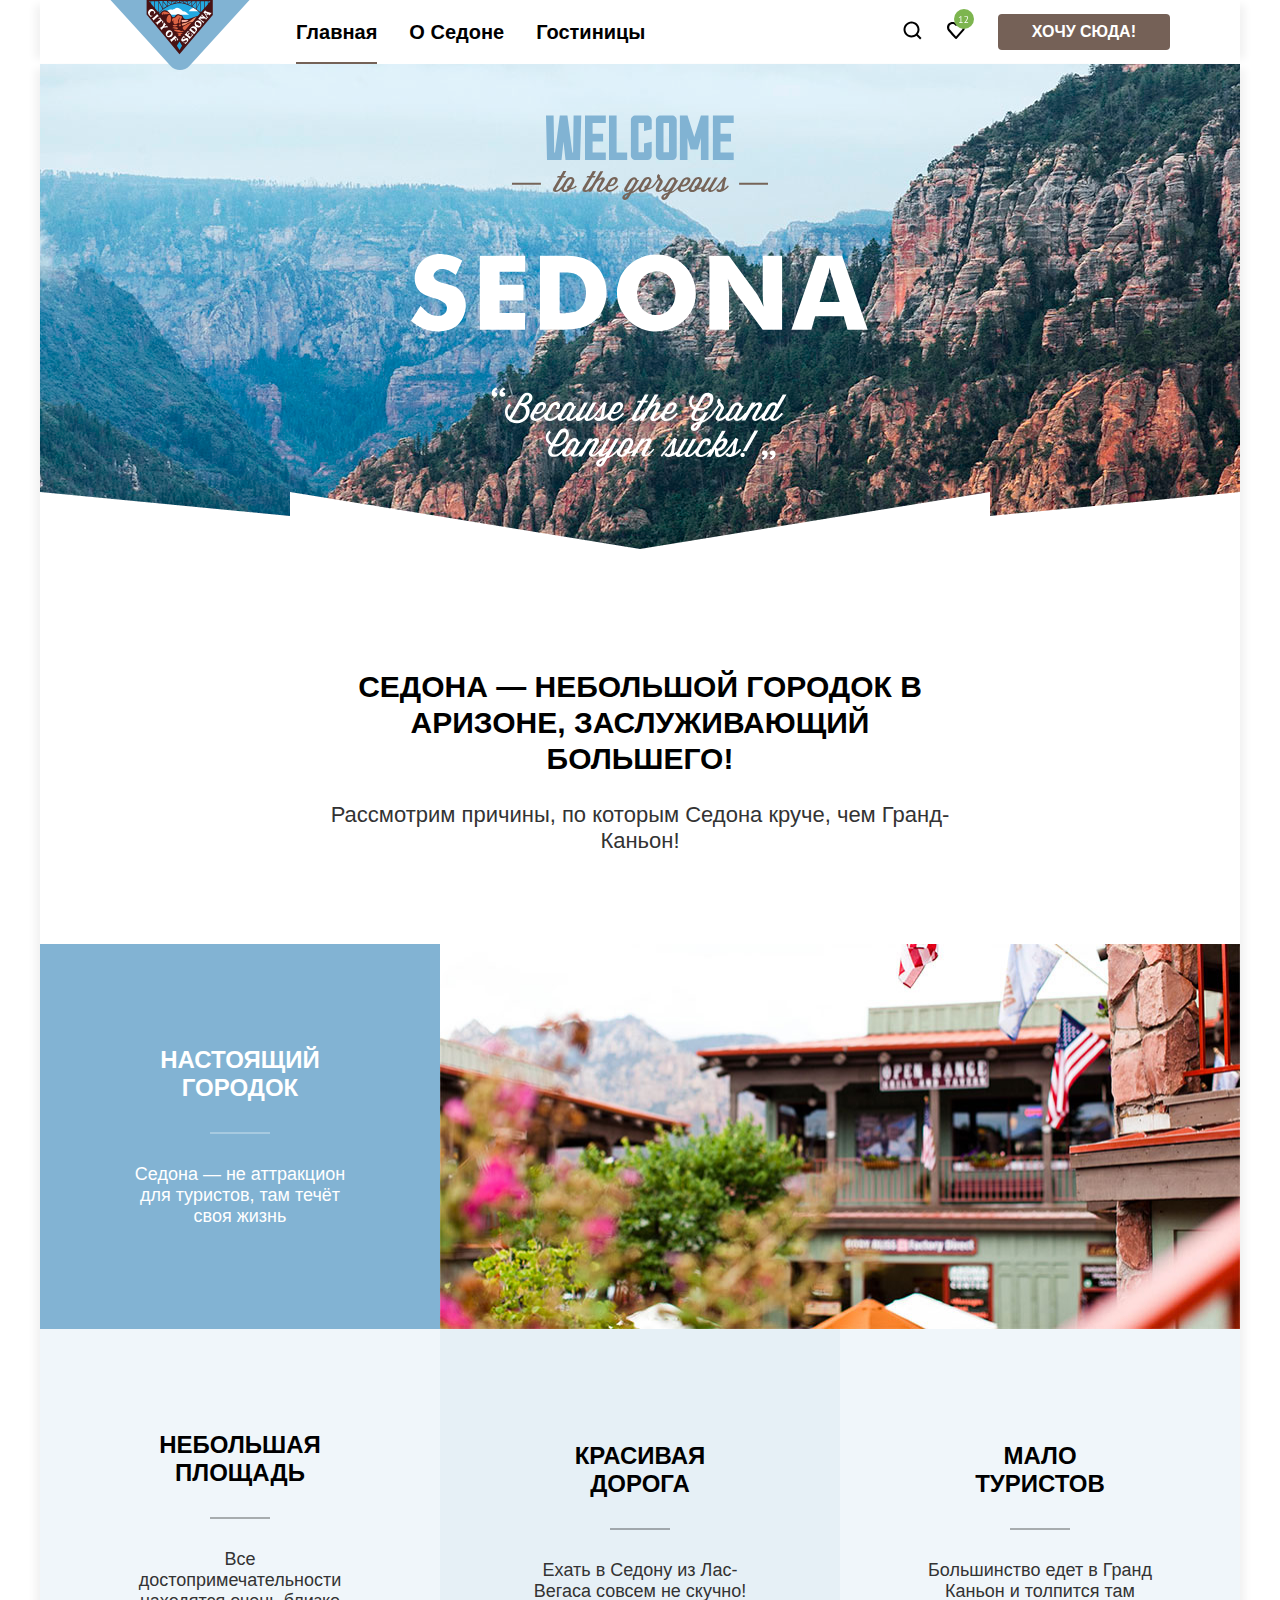
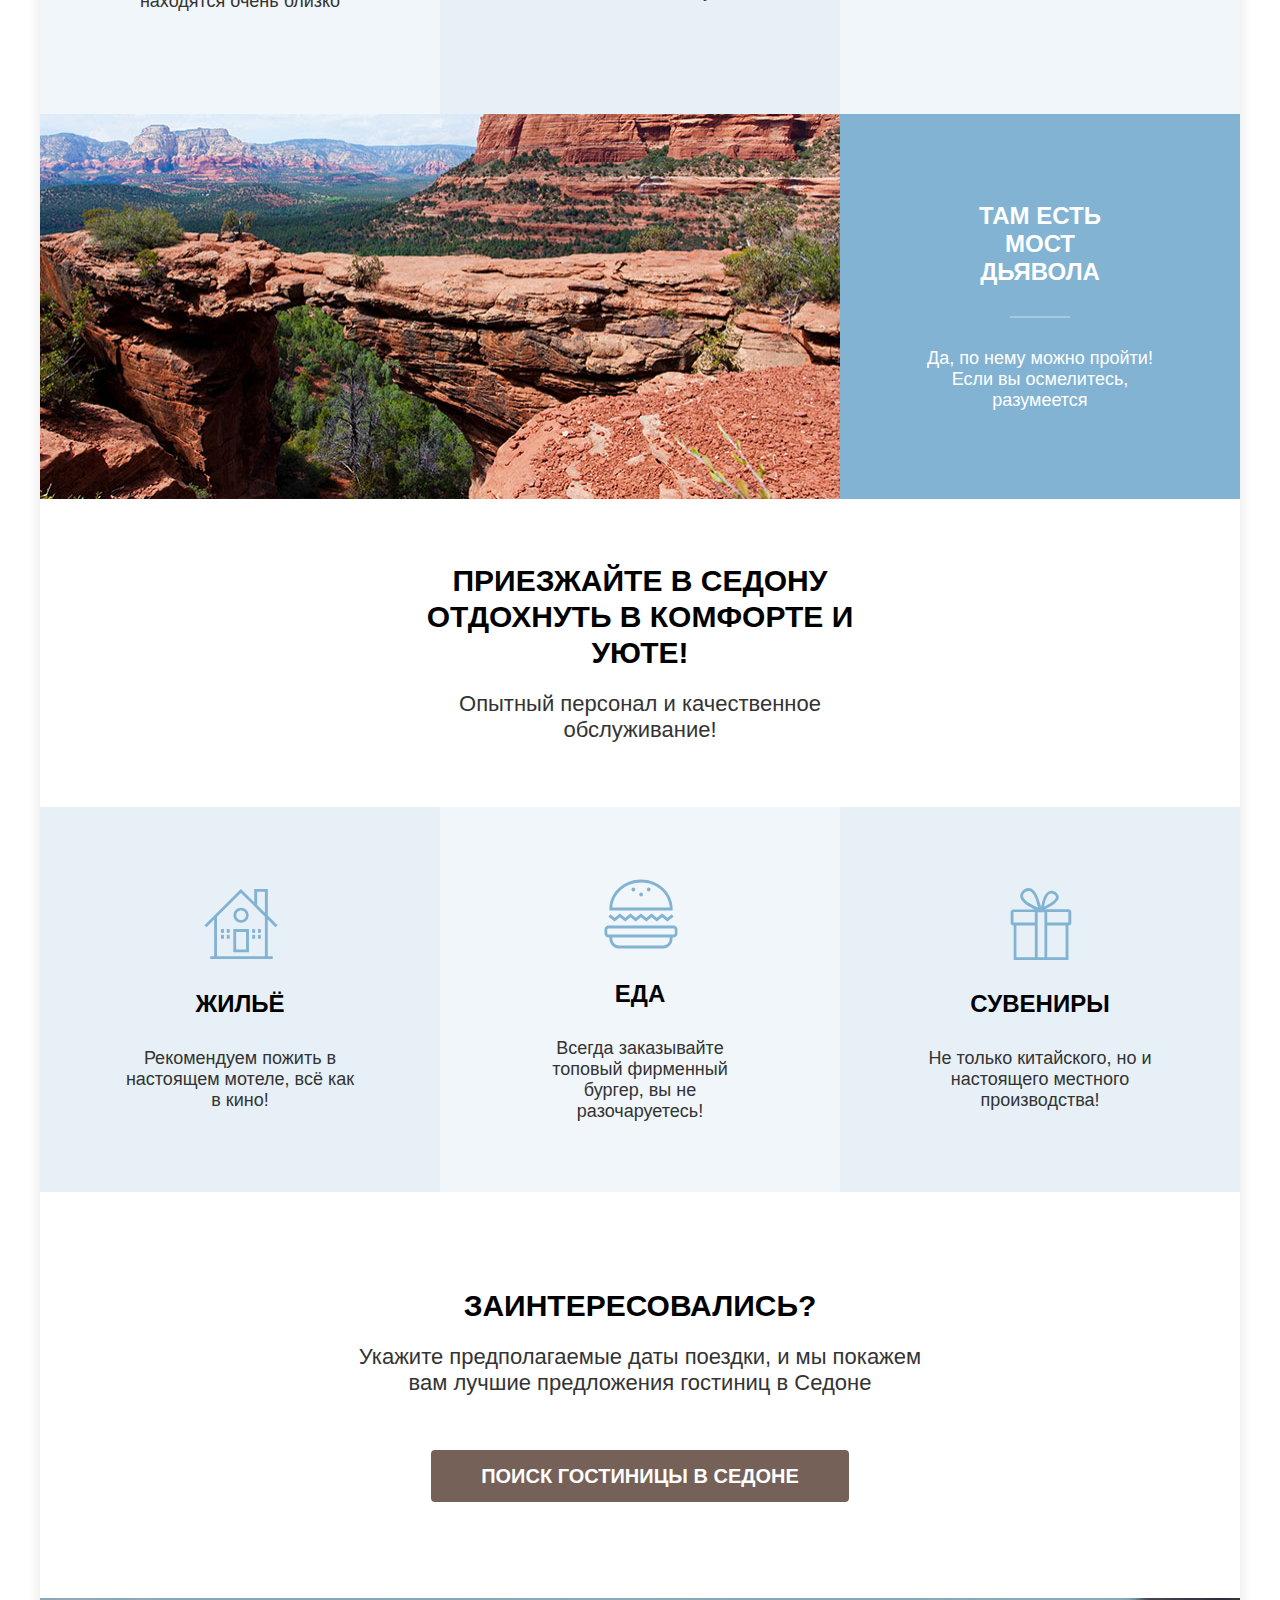
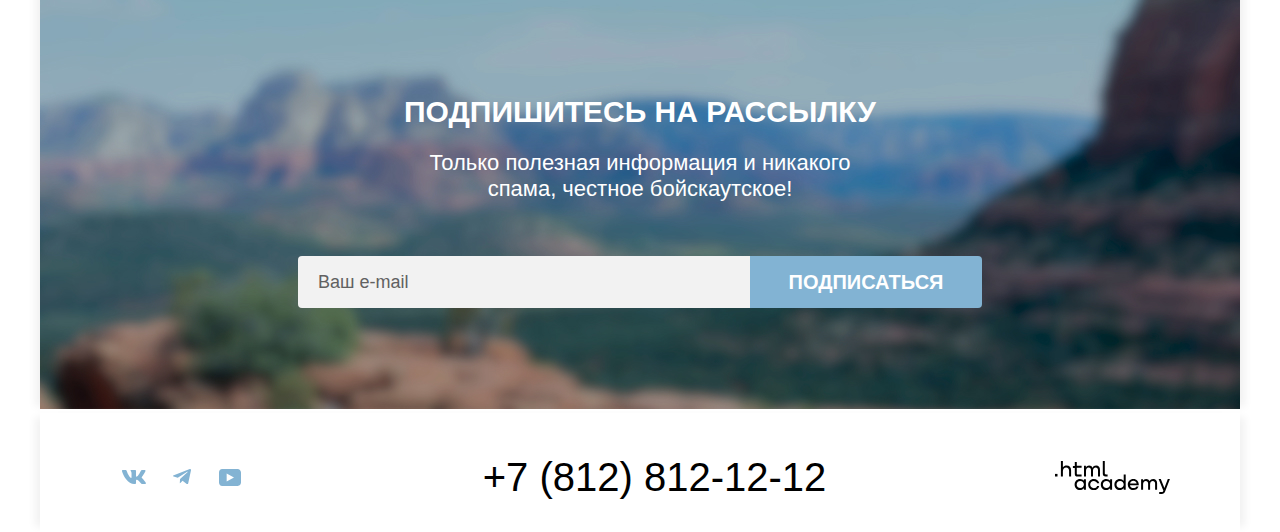
==== commit a04ce032: "Merge pull request #9 from Jh678/master" ====
--- a/index.html
+++ b/index.html
@@ -187,5 +187,75 @@
         </a>
       </div>
     </footer>
+    <div class="modal-container modal-container-close">
+      <div class="modal modal-search-hotel">
+        <button class="modal-close-button">
+          <span class="visually-hidden">Закрыть</span>
+        </button>
+        <section class="modal-content">
+          <h2 class="big-text modal-content-title">Поиск гостиницы в Седоне</h2>
+          <form class="search-hotel-form" action="https://echo.htmlacademy.ru/" method="post">
+            <p class="field-group">
+              <label class="input-title" for="date-arrival">Дата Заезда:</label>
+              <input class="search-hotel-field field" type="text" id="date-arrival" name="date-arrival" value="27 апреля 2020">
+              <label class="field-icon" for="date-arrival"></label>
+              <label class="input-message mistake-message" for="date-arrival">Мы не можем отправить вас в прошлое.</label>
+            </p>
+            <p class="field-group">
+              <label class="input-title" for="date-departure">Дата Выезда:</label>
+              <input class="search-hotel-field field" type="text" id="date-departure" name="date-departure" value="1 сентября 2023">
+              <label class="field-icon" for="date-departure"></label>
+              <label class="input-message" for="date-departure">На эти даты есть свободные номера. Пока есть.</label>
+            </p>
+            <div class="field-group-count">
+              <div class="input-count">
+                <label class="input-title" for="adult-count">Взрослые:</label>
+                <div class="counter">
+                  <button class="counter-button minus">
+                    <svg class="counter-icon" width="20" height="20" viewBox="0 0 20 20" xmlns="http://www.w3.org/2000/svg">
+                      <path d="M3 9V11H17V9H3Z"/>
+                    </svg>
+                  </button>
+                  <input class="people-count" type="text" id="adult-count" name="adult-count" value="2">
+                  <button class="counter-button plus">
+                    <svg class="counter-icon" width="20" height="20" viewBox="0 0 20 20" xmlns="http://www.w3.org/2000/svg">
+                      <path d="M17 9H11V3H9V9H3V11H9V17H11V11H17V9Z"/>
+                    </svg>
+                  </button>
+                </div>
+              </div>
+              <div class="input-count">
+                <span class="input-count-children">
+                  <label class="input-title" for="children-count">Дети:</label>
+                  <span class="tooltip">
+                    <button class="tooltip-toggle" type="button">
+                      <svg class="tooltip-icon" width="26" height="26" viewBox="0 0 26 26" fill="none" xmlns="http://www.w3.org/2000/svg">
+                        <circle cx="13" cy="13" r="13" fill="#83B3D3"/>
+                        <path fill-rule="evenodd" clip-rule="evenodd" d="M12 7H14V9H12V7ZM14 19H12V10H14V19Z" fill="white"/>
+                      </svg>
+                    </button>
+                    <span class="tooltip-text" role="tooltip" id="tooltip-label-child-count">Укажите количество детей, которые будут с вами, возраст которых от 6 до 18 лет. Дети до 6 лет размещаются бесплатно.</span>
+                  </span>
+                </span>
+                <div class="counter">
+                  <button class="counter-button minus">
+                    <svg class="counter-icon" width="20" height="20" viewBox="0 0 20 20" xmlns="http://www.w3.org/2000/svg">
+                      <path d="M3 9V11H17V9H3Z"/>
+                    </svg>
+                  </button>
+                  <input class="people-count" type="text" id="children-count" name="children-count" value="2">
+                  <button class="counter-button plus">
+                    <svg class="counter-icon" width="20" height="20" viewBox="0 0 20 20" xmlns="http://www.w3.org/2000/svg">
+                      <path d="M17 9H11V3H9V9H3V11H9V17H11V11H17V9Z"/>
+                    </svg>
+                  </button>
+                </div>
+              </div>
+            </div>
+            <button class="button modal-search-button" type="submit">Найти</button>
+          </form>
+        </section>
+      </div>
+    </div>
   </body>
 </html>
--- a/styles/styles.css
+++ b/styles/styles.css
@@ -390,7 +390,6 @@
 
 .field{
   background-color: #F2F2F2;
-  color: #616161;
   border-radius: 0;
   border: none;
   border-top-left-radius: 4px;
@@ -400,6 +399,26 @@
   line-height: 24px;
 }
 
+/* Placeholder */
+.field::placeholder {
+  color: #616161;
+}
+
+.field:hover,
+.field:focus {
+  background-color: #E6E6E6;
+}
+
+.field:focus {
+  outline: 2px solid #83B3D3;
+  border-radius: 4px;
+}
+
+/* Invalid */
+.field:invalid {
+  border-color: #ea5454;
+}
+
 .page-footer{
   padding-top: 40px;
   margin: 0 auto;
@@ -577,6 +596,181 @@
   margin-right: 10px;
 }
 
+.breadcrumbs-link:hover{
+  color: rgba(255, 255, 255, 0.6);
+}
+
+.breadcrumbs-link:active{
+  color: rgba(255, 255, 255, 0.3);
+}
+
+/* Control */
+.control {
+  position: relative;
+  display: block;
+  padding-left: 36px;
+}
+
+/* Mark */
+.control-mark {
+  position: absolute;
+  left: 0;
+  width: 20px;
+  height: 20px;
+  border-radius: 4px;
+  background-color: #ffffff;
+}
+
+.control:hover{
+  opacity: 60%;
+}
+
+.control:focus .control-mark {
+  border: 3px solid #83B3D3;
+}
+
+.control:active{
+  opacity: 30%;
+}
+
+.control-input[type="checkbox"]:checked + .control-mark::before {
+  position: absolute;
+  top: 10px;
+  left: 3px;
+  width: 6px;
+  height: 2px;
+  background-color: #3F5E72;
+  content: "";
+  transform: rotate(45deg);
+}
+
+.control-input[type="checkbox"]:checked + .control-mark::after {
+  position: absolute;
+  top: 10px;
+  left: 6px;
+  width: 11px;
+  height: 2px;
+  background-color: #3F5E72;
+  content: "";
+  transform: rotate(-45deg);
+}
+
+/* Radio */
+.control-input[type="radio"] + .control-mark {
+  border-radius: 50%;
+}
+
+.control-input[type="radio"]:checked + .control-mark::before {
+  position: absolute;
+  top: 5px;
+  left: 5px;
+  width: 10px;
+  height: 10px;
+  background-color: #3F5E72;
+  border-radius: 50%;
+  content: "";
+}
+
+/* Label */
+.control-label {
+  font-size: 18px;
+  line-height: 23px;
+}
+
+/* Range */
+.range-scale {
+  position: relative;
+  height: 4px;
+  margin-bottom: 16px;
+  background-color: rgba(255, 255, 255, 0.3);
+}
+
+.range-bar {
+  position: absolute;
+  height: 4px;
+  background-color: #ffffff;
+}
+
+.range-toggle {
+  position: absolute;
+  width: 20px;
+  height: 20px;
+  background: #ffffff;
+  border: none;
+  border-radius: 5px;
+  cursor: pointer;
+}
+
+.range-toggle:hover,
+.range-toggle:active,
+.range-toggle:focus {
+  outline: 1px solid #ffffff;
+}
+
+.toggle-min {
+  top: -8px;
+  left: 0;
+}
+
+.toggle-max {
+  top: -8px;
+  right: 0;
+}
+
+.range-wrapper-inputs {
+  display: grid;
+  grid-template-columns: min-content min-content;
+  gap: 2px;
+  margin-bottom: 36px;
+}
+
+.range-inputs-group{
+  position: relative;
+}
+
+.catalog-filter-label {
+  display: block;
+  position: absolute;
+  right: 20px;
+  bottom: 12px;
+  color: rgba(0, 0, 0, 0.3);
+}
+
+.range-input {
+  width: 103px;
+  padding: 12px 20px;
+  font-size: 18px;
+  line-height: 24px;
+  font-weight: 700;
+  background-color: #F2F2F2;
+  border: none;
+  appearance: textfield;
+}
+
+.range-input:hover{
+  background-color: #E6E6E6;
+}
+
+.range-input:focus{
+  outline: 3px solid #83B3D3;
+}
+
+.range-input-left{
+  border-top-left-radius: 4px;
+  border-bottom-left-radius: 4px;
+}
+
+.range-input-right{
+  border-top-right-radius: 4px;
+  border-bottom-right-radius: 4px;
+}
+
+.range-input::-webkit-outer-spin-button,
+.range-input::-webkit-inner-spin-button {
+  appearance: none;
+  margin: 0;
+}
+
 .catalog-filter{
   display: flex;
   justify-content: space-between;
@@ -688,11 +882,6 @@
   font-size: 20px;
   line-height: 24px;
   font-weight: 700;
-}
-
-.catalog-filter-item{
-  font-size: 18px;
-  line-height: 23px;
 }
 
 .catalog-filter-item:not(:last-child){
@@ -770,6 +959,14 @@
   line-height: 36px;
   font-weight: 700;
   text-transform: uppercase;
+}
+
+.select {
+  position: relative;
+  display: flex;
+  align-items: center;
+  width: 292px;
+  /*margin-right: auto;*/
 }
 
 .select-control{
@@ -779,8 +976,23 @@
   line-height: 21px;
   color: #333333;
   margin-right: 70px;
-  padding-left: 20px;
-  padding-right: 20px;
+  padding: 14px 20px;
+  background-color: #ffffff;
+  border: 2px solid #E5E5E5;
+  border-radius: 4px;
+  background-image: url("../images/select-arrow.svg");
+  background-repeat: no-repeat;
+  background-position: right 16px center;
+  appearance: none;
+}
+
+.select-control:hover,
+.select-control:focus {
+  border-color: #68A2CA;
+}
+
+.select-control:focus {
+  outline: 1px solid #68A2CA;
 }
 
 .display-variant{
@@ -993,3 +1205,265 @@
   background-color: transparent;
   color: #000000;
 }
+
+/*Модальное окно*/
+
+.modal-container {
+  position: fixed;
+  z-index: 2;
+  top: 0;
+  left: 0;
+  display: flex;
+  width: 100%;
+  height: 100%;
+  background-color: rgba(242, 242, 242, 0.8);
+}
+
+.modal {
+  position: relative;
+  margin: auto;
+  padding: 64px 70px;
+  background-color: #ffffff;
+  border-radius: 30px;
+  box-shadow: 0 25 50px rgba(0, 0, 0, 0.15);
+}
+
+.modal-search-hotel{
+  width: 577px;
+}
+
+.modal-close-button {
+  position: absolute;
+  padding: 0;
+  top: 64px;
+  right: 52px;
+  width: 52px;
+  height: 52px;
+  background-color: #F2F2F2;
+  border: none;
+  border-radius: 50%;
+  background-image: url("../images/cross.svg");
+  background-repeat: no-repeat;
+  background-position: center;
+  cursor: pointer;
+}
+
+.modal-close-button:hover{
+  background-color: #E6E6E6;
+}
+
+.modal-close-button:focus{
+  background-color: #E6E6E6;
+  border: 3px solid #83B3D3;
+}
+
+.modal-close-button:active{
+  background-color: #E6E6E6;
+  opacity: 30%;
+}
+
+.modal-content-title{
+  margin-bottom: 64px;
+}
+
+.field-group{
+  margin: 0;
+  position: relative;
+  display: grid;
+  grid-template-columns: 119px 440px;
+  column-gap: 18px;
+  align-items: center;
+}
+
+.search-hotel-field{
+  margin: 0;
+  padding: 12px 20px;
+  font-size: 18px;
+  line-height: 24px;
+  font-weight: 700;
+  border-radius: 4px;
+}
+
+.field-icon{
+  position: absolute;
+  top: 14px;
+  right: 14px;
+  background-image: url("../images/date.svg");
+  background-repeat: no-repeat;
+  background-position: center;
+  width: 20px;
+  height: 20px;
+  cursor: pointer;
+}
+
+.input-title{
+  font-size: 20px;
+  line-height: 24px;
+  font-weight: 700;
+}
+
+.input-message{
+  padding: 0;
+  margin: 4px 0 23px 20px;
+  grid-column: 2;
+  font-size: 16px;
+  line-height: 21px;
+  color: #333333;
+}
+
+.mistake-message{
+  color: #FF5757;
+}
+
+.field-group-count{
+  width: 577px;
+  display: flex;
+  justify-content: space-between;
+  margin-bottom: 48px;
+}
+
+.input-count{
+  display: flex;
+  margin: 0;
+  padding: 0;
+  align-items: center;
+}
+
+.people-count{
+  outline: 0;
+  border: none;
+  text-align: center;
+  width: 11px;
+  height: 20px;
+  padding: 14px 10px;
+  font-size: 18px;
+  line-height: 20px;
+  font-weight: 700;
+  background-color: #F2F2F2;
+}
+
+.counter{
+  margin-left: 46px;
+  display: flex;
+}
+
+.counter-button{
+  display: block;
+  width: 40px;
+  height: 48px;
+  background-color: #F2F2F2;
+  border: none;
+  cursor: pointer;
+}
+
+.minus{
+  border-top-left-radius: 4px;
+  border-bottom-left-radius: 4px;
+}
+
+.plus{
+  border-top-right-radius: 4px;
+  border-bottom-right-radius: 4px;
+}
+
+.counter-icon{
+  margin: 0 auto;
+  fill: rgba(117, 97, 87, 0.3);
+}
+
+.counter-button:hover .counter-icon{
+  fill: #000000;
+}
+
+.counter-button:focus .counter-icon{
+  fill: #000000;
+  border: 3px solid #82B3D3;
+  border-radius: 4px;
+}
+
+.counter-button:active .counter-icon{
+  fill: rgba(0, 0, 0, 0.2);
+}
+
+.input-count-children{
+  display: flex;
+  align-items: center;
+}
+
+.modal-search-button{
+  width: 577px;
+  background-color: #83B3D3;
+  padding: 18px 0;
+  font-size: 20px;
+  line-height: 24px;
+}
+
+.modal-search-button:hover,
+.modal-search-button:focus {
+  background-color: #68A2CA;
+}
+
+.modal-search-button:active {
+  background-color: #68A2CA;
+  color: rgba(255, 255, 255, 0.3);
+}
+
+.tooltip{
+  position: relative;
+  margin-left: 10px;
+}
+
+.tooltip-toggle {
+  width: 26px;
+  height: 26px;
+  border: none;
+  background-color: transparent;
+  padding: 0;
+  margin: 0;
+  display: block;
+}
+
+.tooltip-icon{
+  width: 100%;
+  height: 100%;
+  display: block;
+}
+
+.tooltip-text {
+  position: absolute;
+  z-index: 3;
+  top: 41px;
+  left: -115px;
+  background-color: #333333;
+  color: #ffffff;
+  font-size: 16px;
+  line-height: 20px;
+  text-transform: none;
+  padding: 15px 18px 18px 22px;
+  border-radius: 10px;
+  width: 216px;
+  box-shadow: 0 15px 30px rgba(0, 0, 0, 0.3);
+  display: none;
+}
+
+.tooltip-toggle:hover + .tooltip-text,
+.tooltip-toggle:focus + .tooltip-text {
+  display: block;
+}
+
+.tooltip-text::before {
+  content:'';
+  background-image: url("../images/tooltip-arrow.svg");
+  width: 19px;
+  height: 9px;
+  position:absolute;
+  top: -9px;
+  left:0;
+  right:0;
+  margin-left: auto;
+  margin-right: auto;
+}
+
+.modal-container-close{
+  display: none;
+}
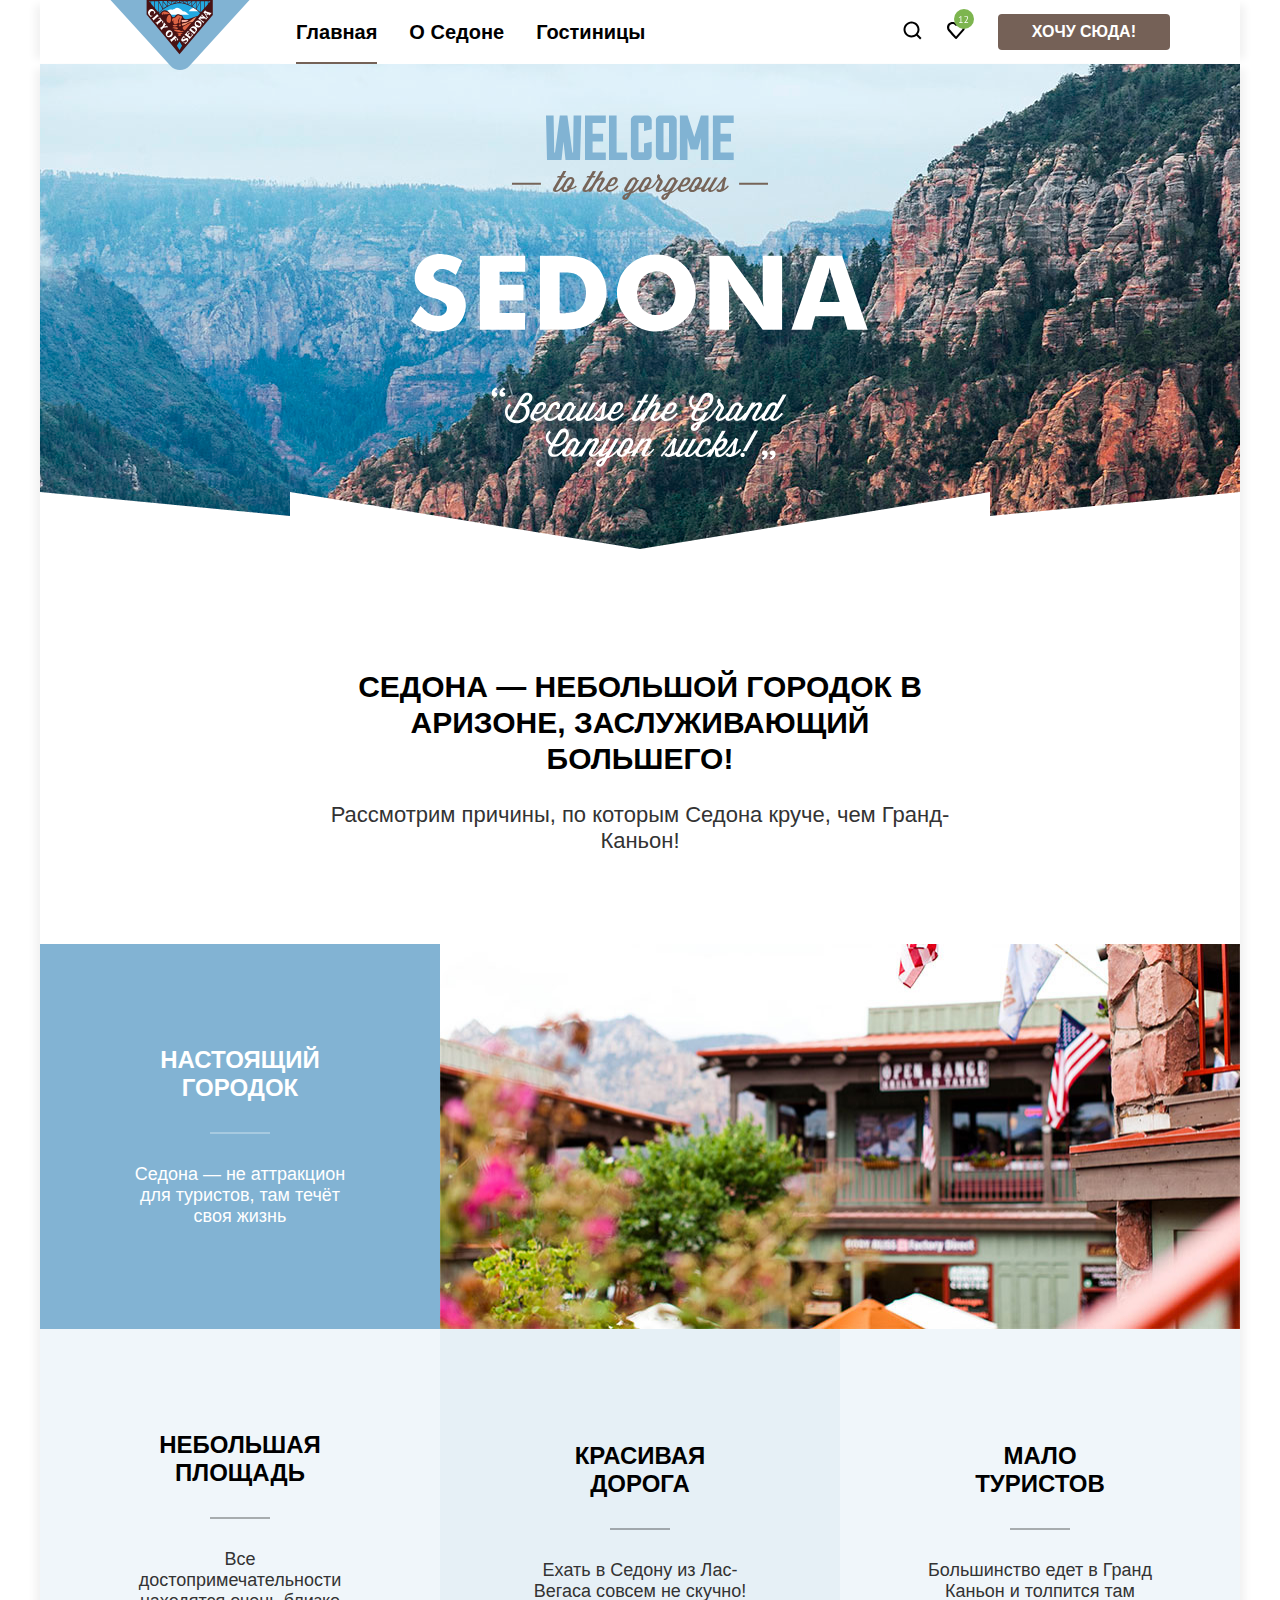
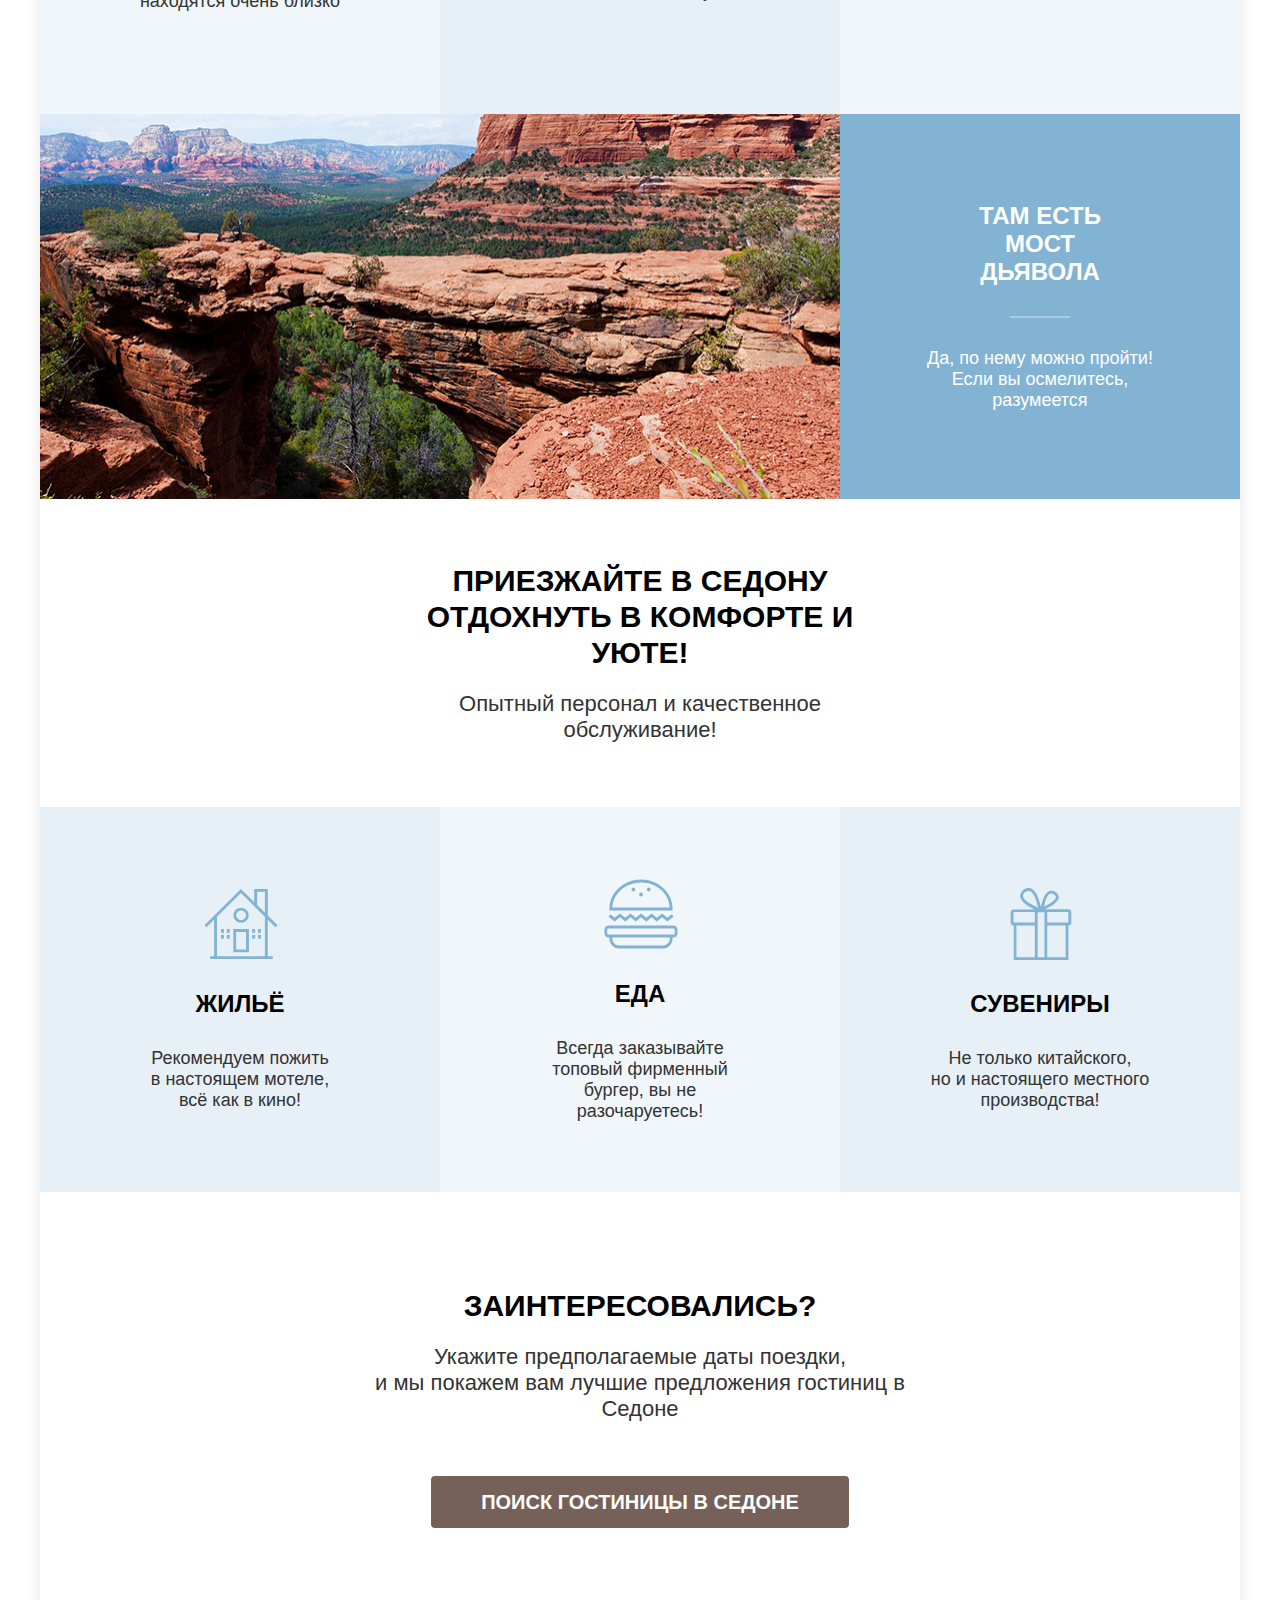
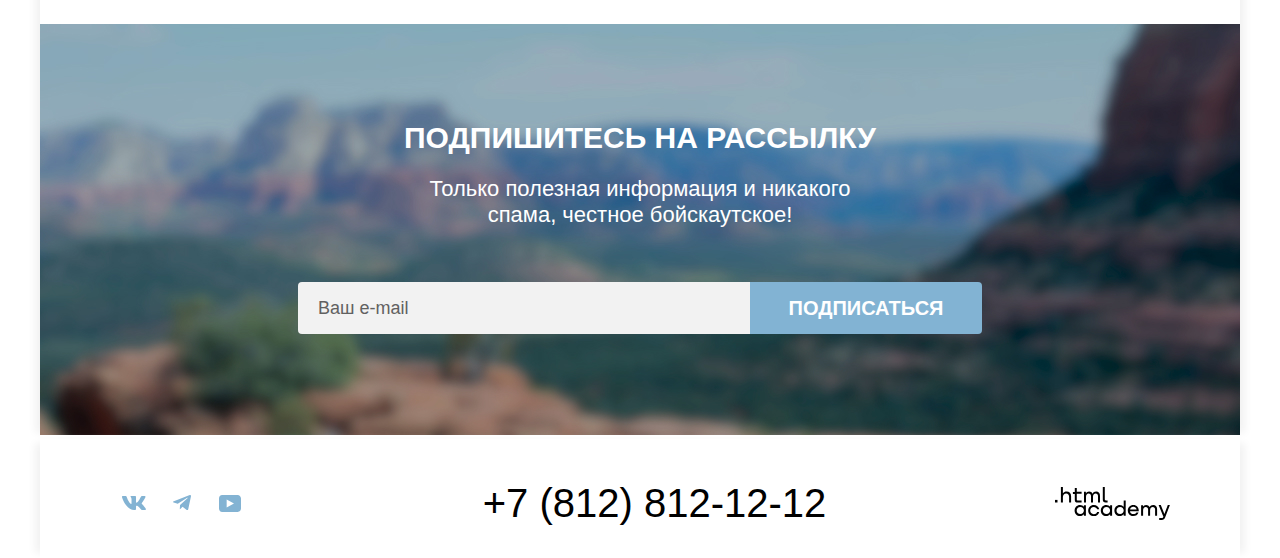
==== commit e0dd3fcf: "Проверяем макет по критериям" ====
--- a/index.html
+++ b/index.html
@@ -102,24 +102,24 @@
             <li class="advantages-item blue-2">
               <img class="advantages-icon" src="images/advantages-housing.svg" width="75" height="72" alt="Жильё">
               <h3 class="advantages-title">Жильё</h3>
-              <p class="advantages-description">Рекомендуем пожить в настоящем мотеле, всё как в кино!</p>
+              <p class="advantages-description">Рекомендуем пожить <br> в настоящем мотеле, <br> всё как в кино!</p>
             </li>
             <li class="advantages-item blue-3">
               <img class="advantages-icon" src="images/advantages-food.svg" width="75" height="72" alt="Еда">
               <h3 class="advantages-title">Еда</h3>
-              <p class="advantages-description">Всегда заказывайте топовый фирменный бургер, вы не разочаруетесь!</p>
+              <p class="advantages-description">Всегда заказывайте <br> топовый фирменный бургер, вы не разочаруетесь!</p>
             </li>
             <li class="advantages-item blue-2">
               <img class="advantages-icon" src="images/advantages-souvenirs.svg" width="75" height="72" alt="Сувениры">
               <h3 class="advantages-title">Сувениры</h3>
-              <p class="advantages-description">Не только китайского, но и настоящего местного производства!</p>
+              <p class="advantages-description">Не только китайского, <br> но и настоящего местного производства!</p>
             </li>
         </section>
         <section class="search-hotel-block">
           <h2 class="visually-hidden">Привлечение к целевому действию</h2>
           <p class="big-text">Заинтересовались?</p>
           <div class="small-text-grid">
-            <p class="small-text">Укажите предполагаемые даты поездки, и мы покажем вам лучшие предложения гостиниц в Седоне</p>
+            <p class="small-text">Укажите предполагаемые даты поездки, <br> и мы покажем вам лучшие предложения гостиниц в Седоне</p>
           </div>
           <a class="button search-hotels" href="#">Поиск гостиницы в седоне</a>
         </section>
